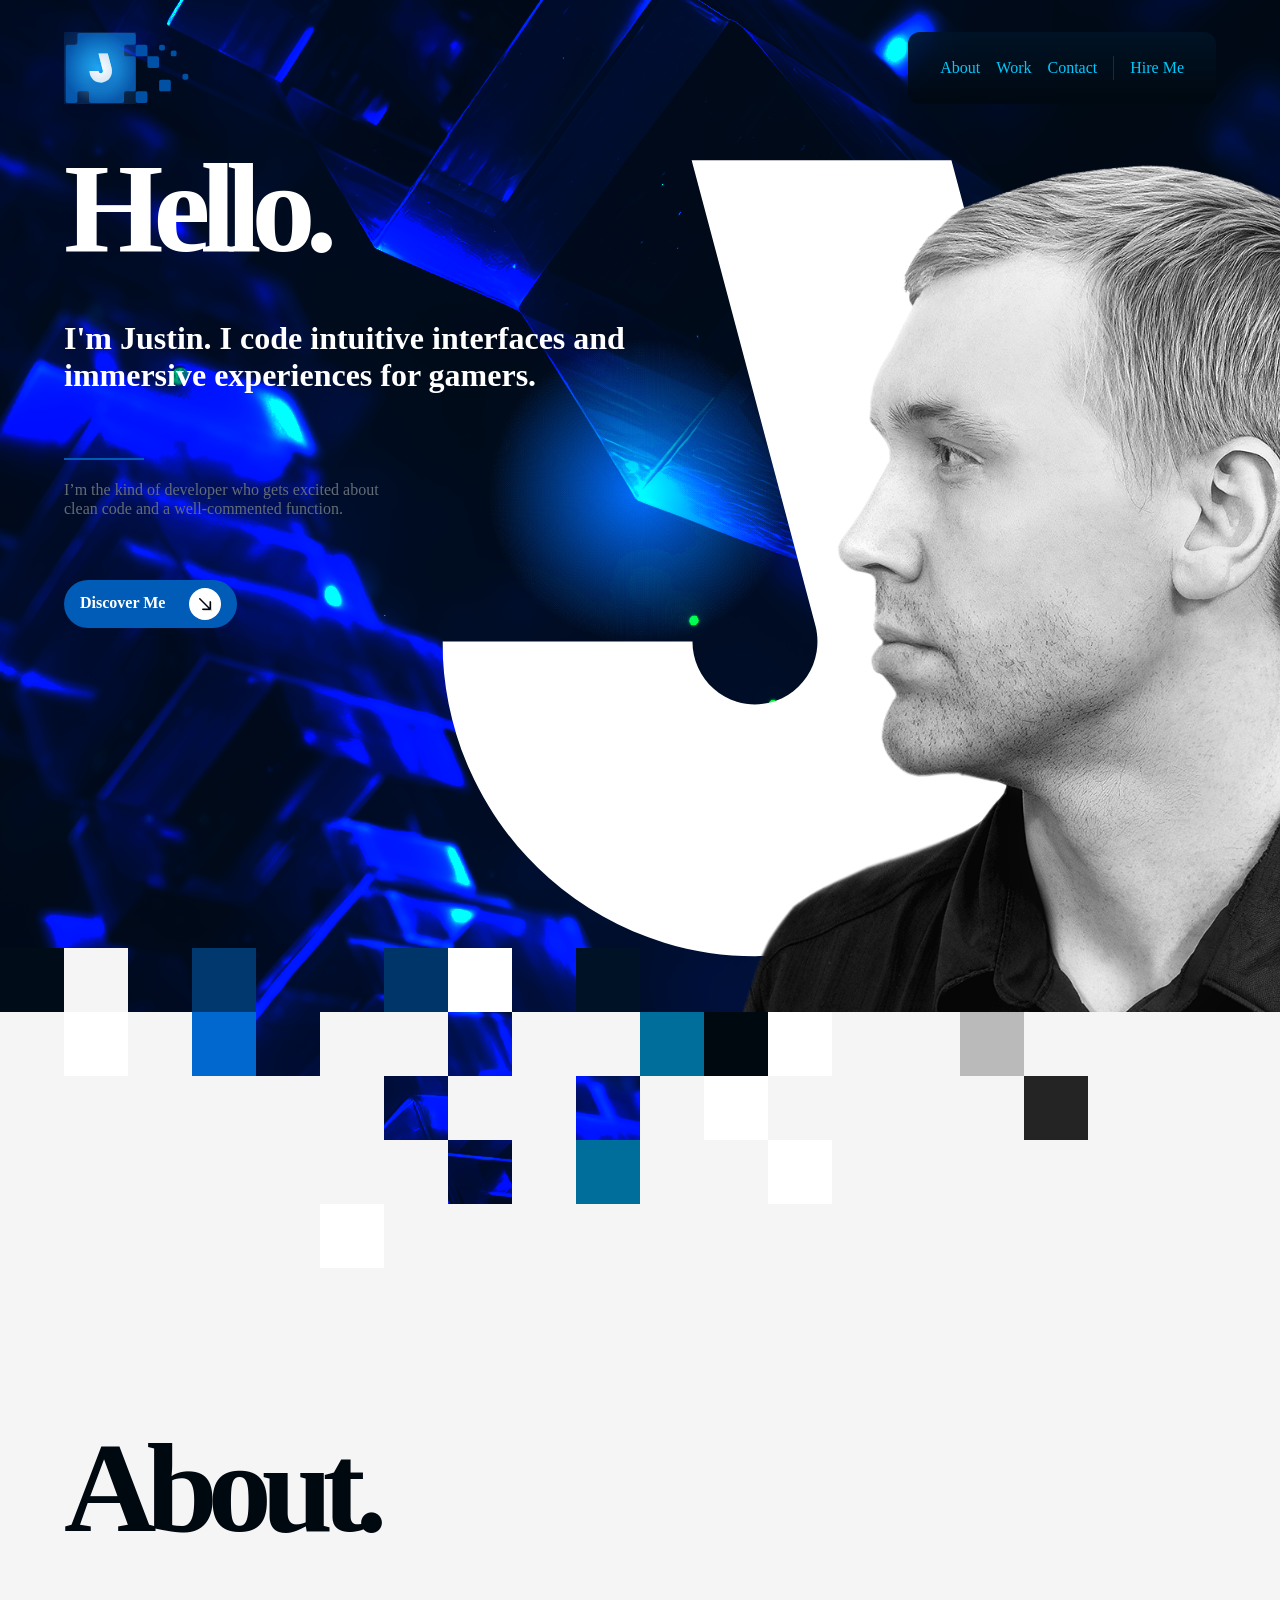
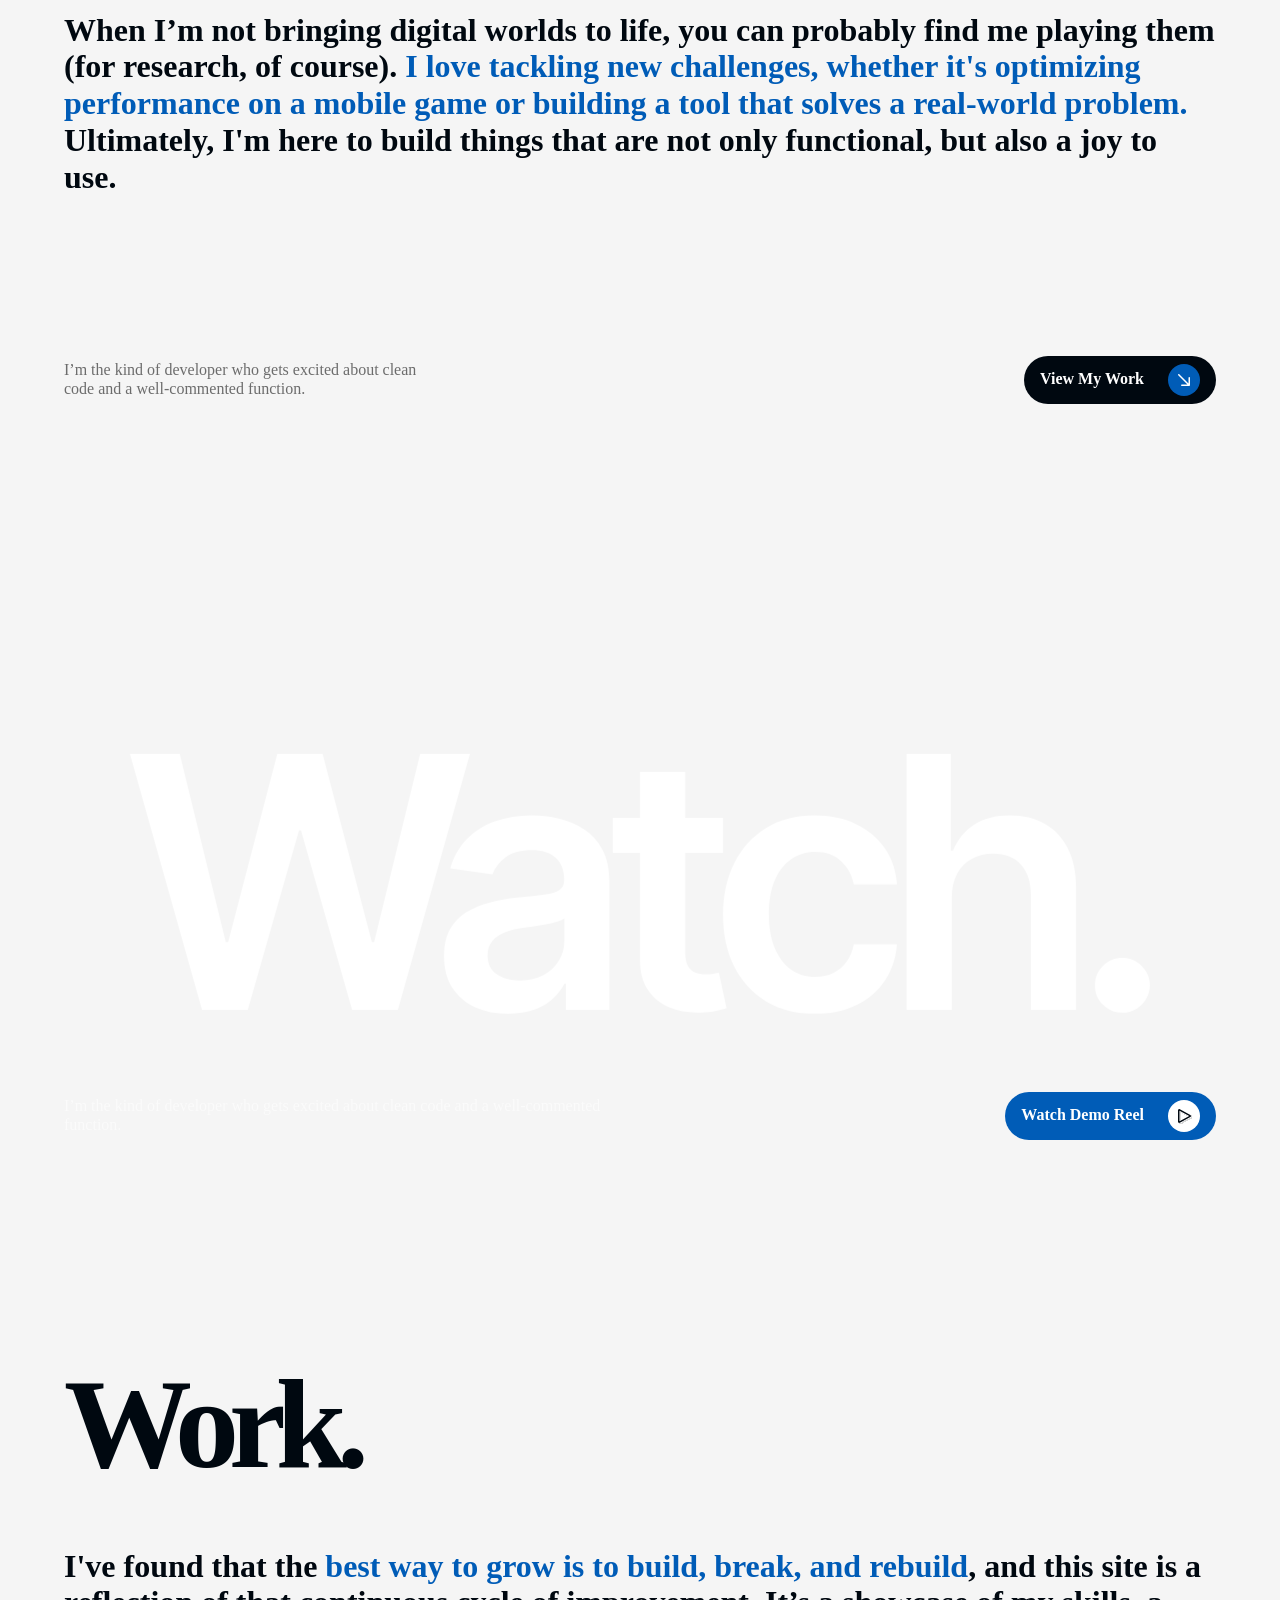
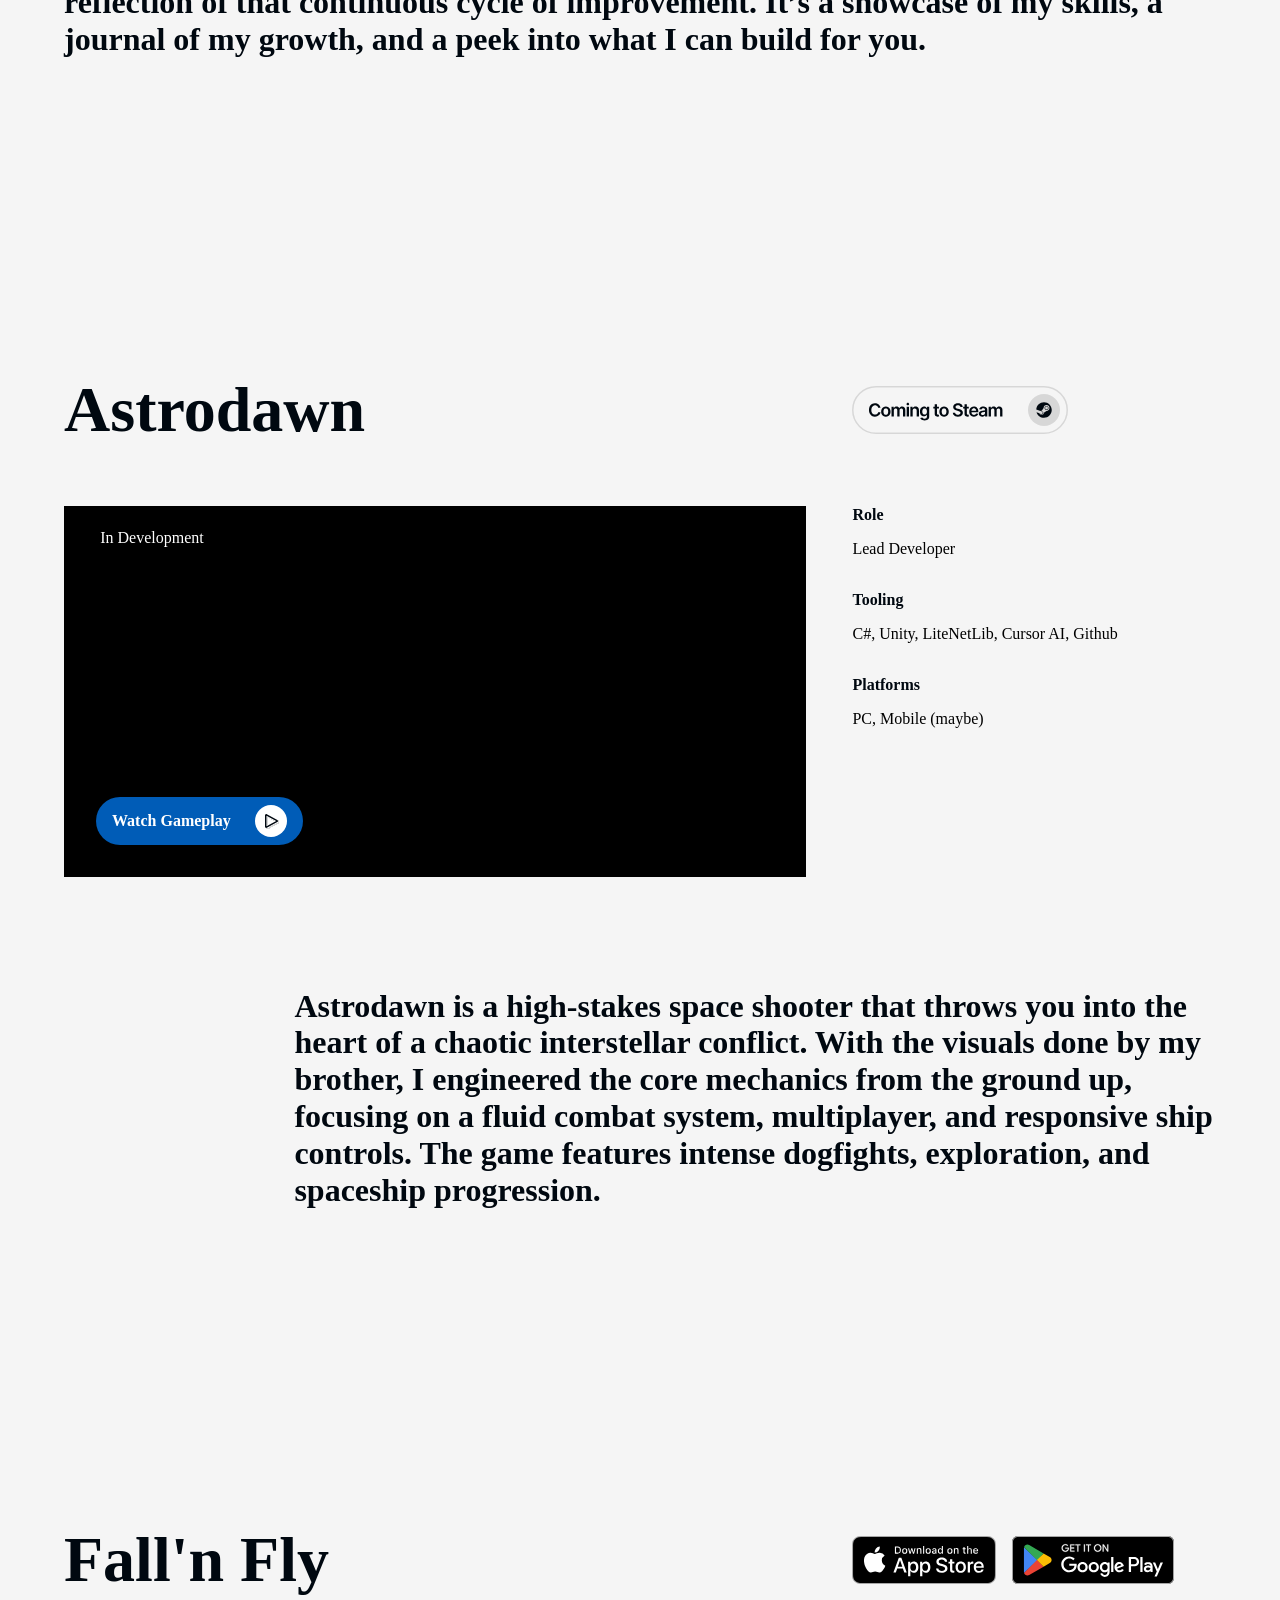
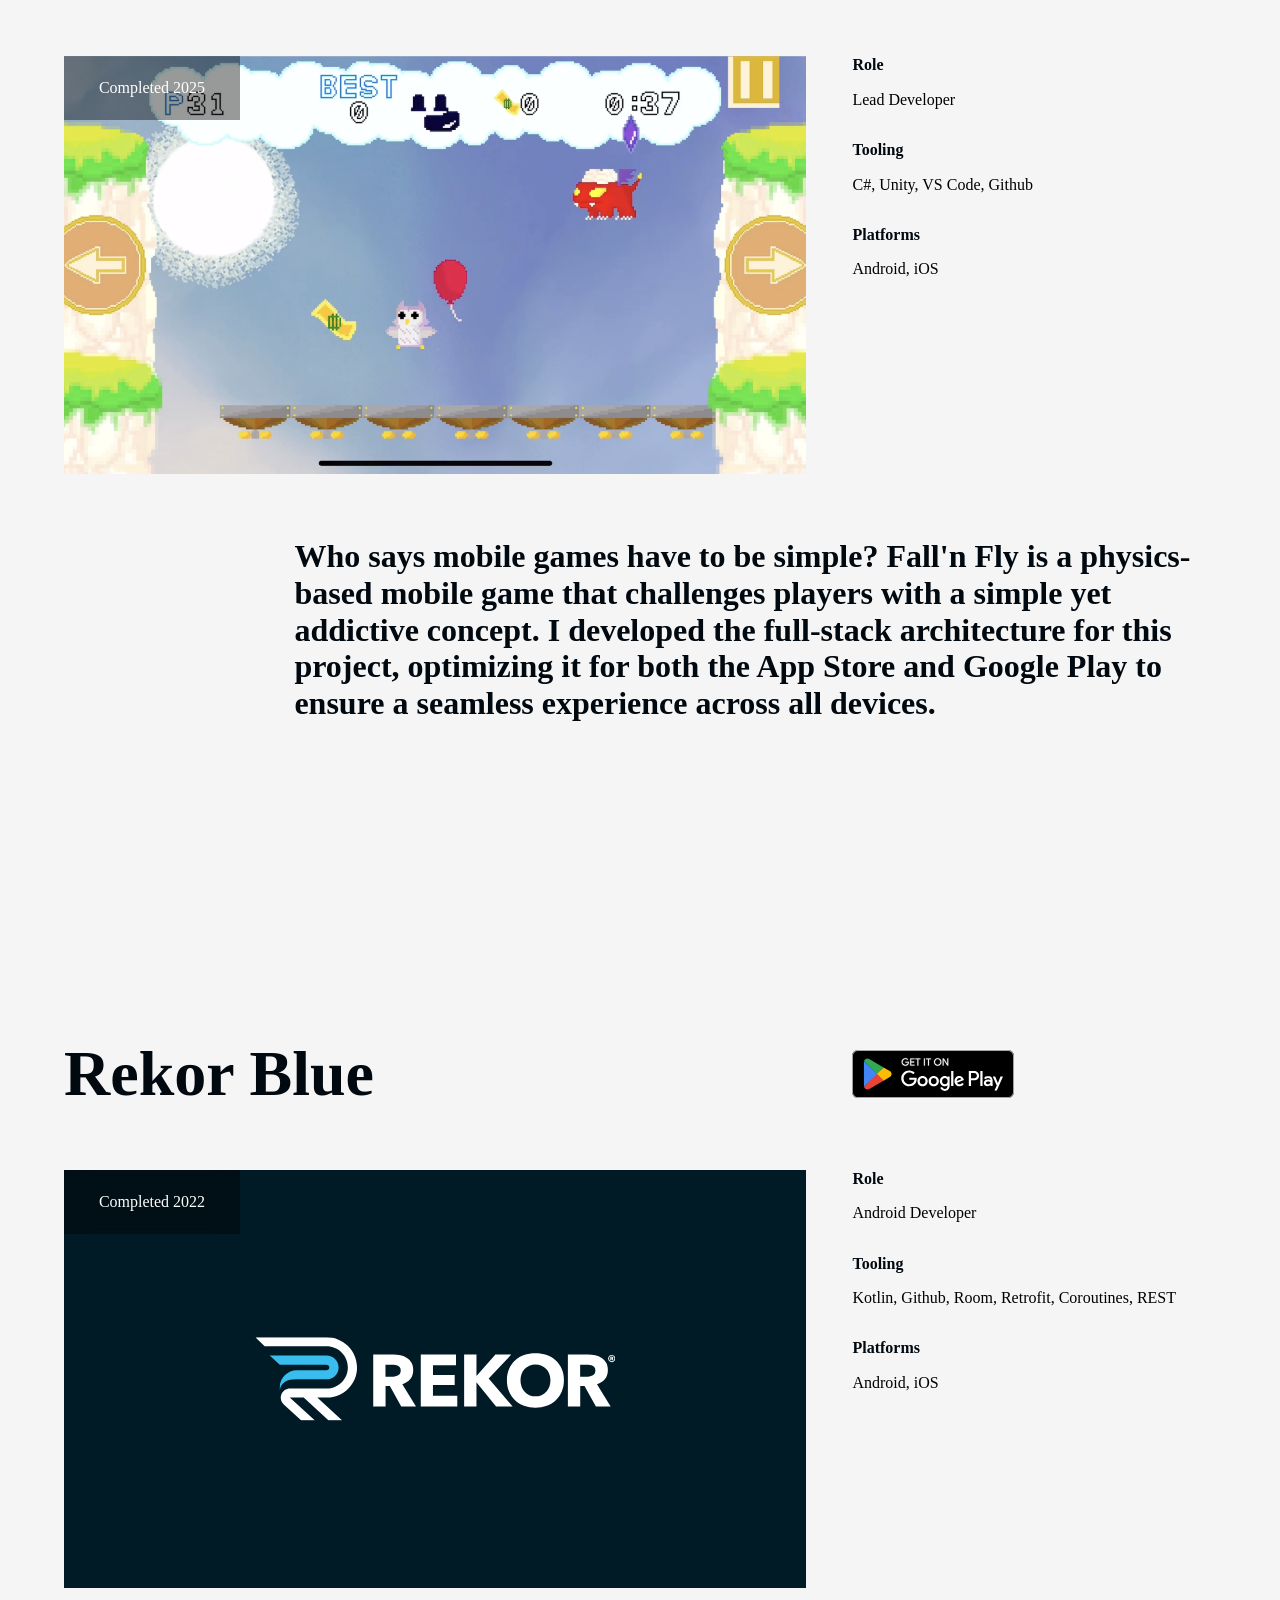
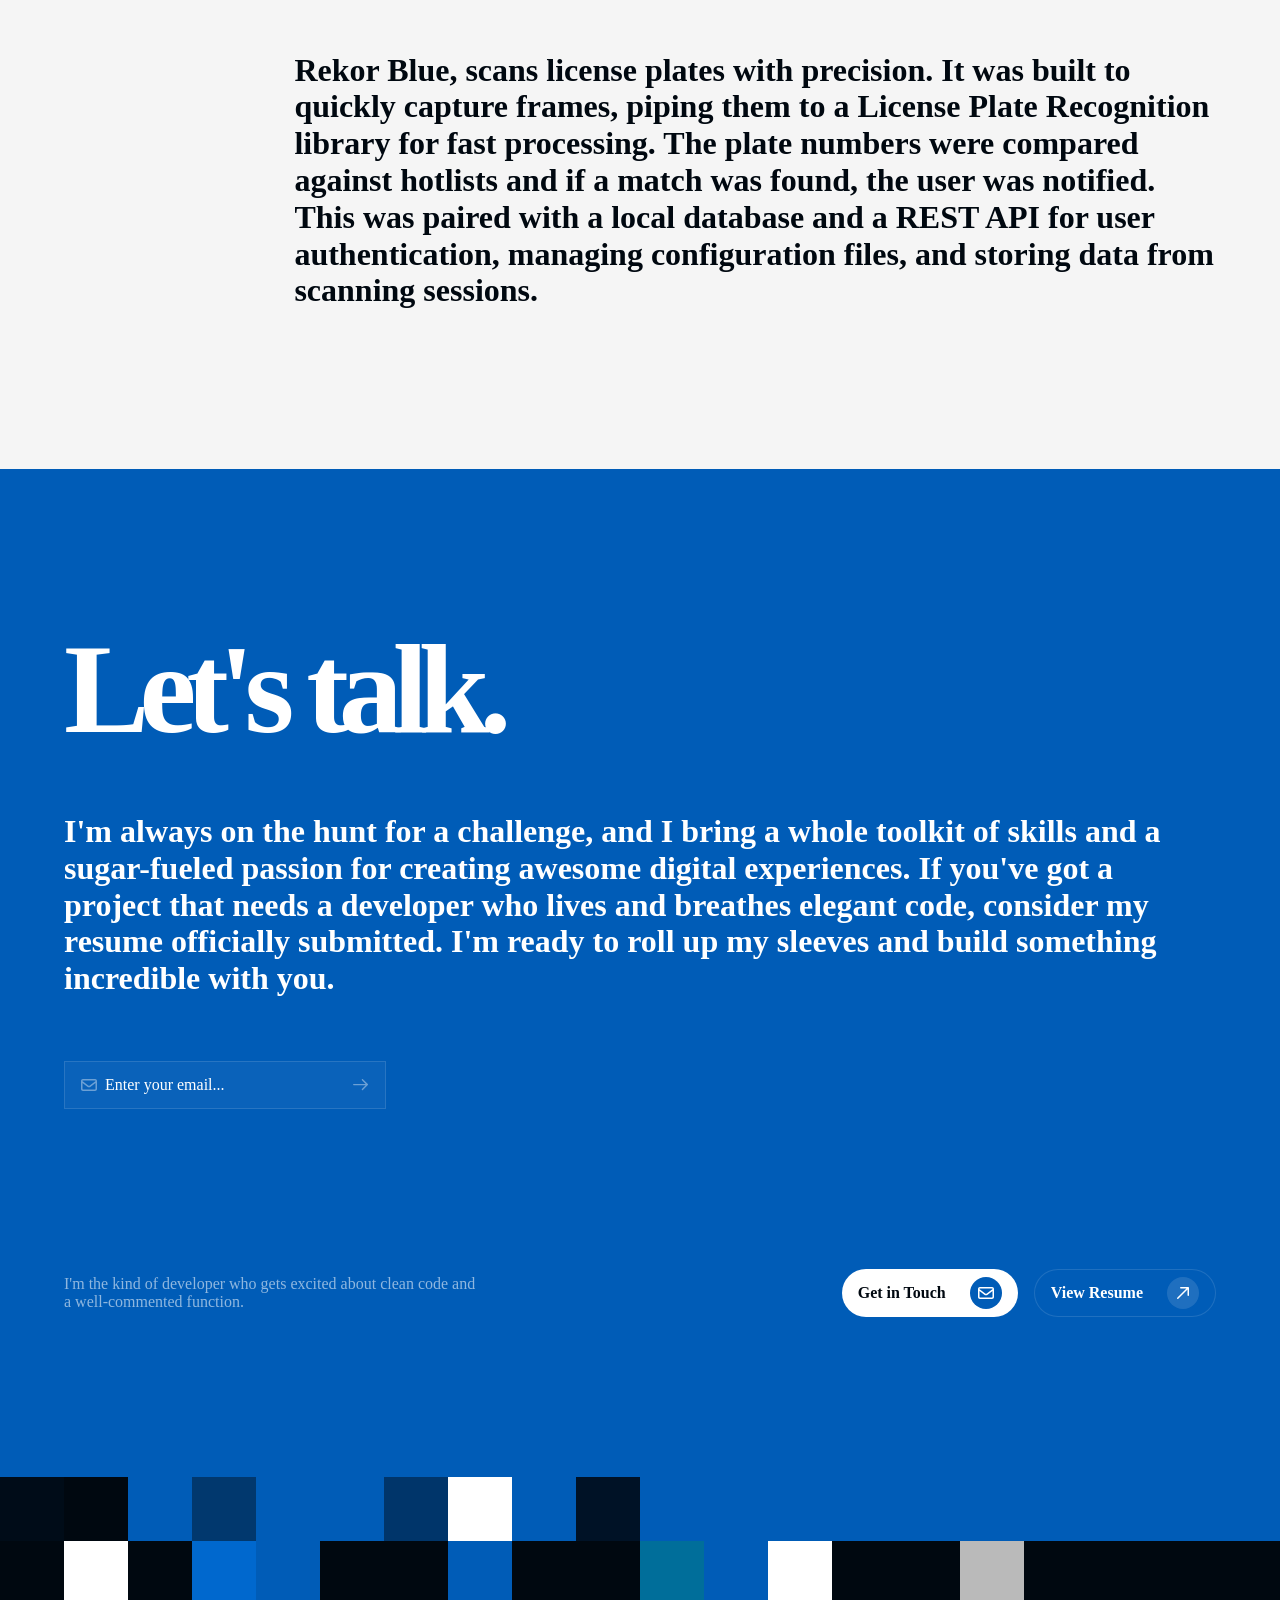
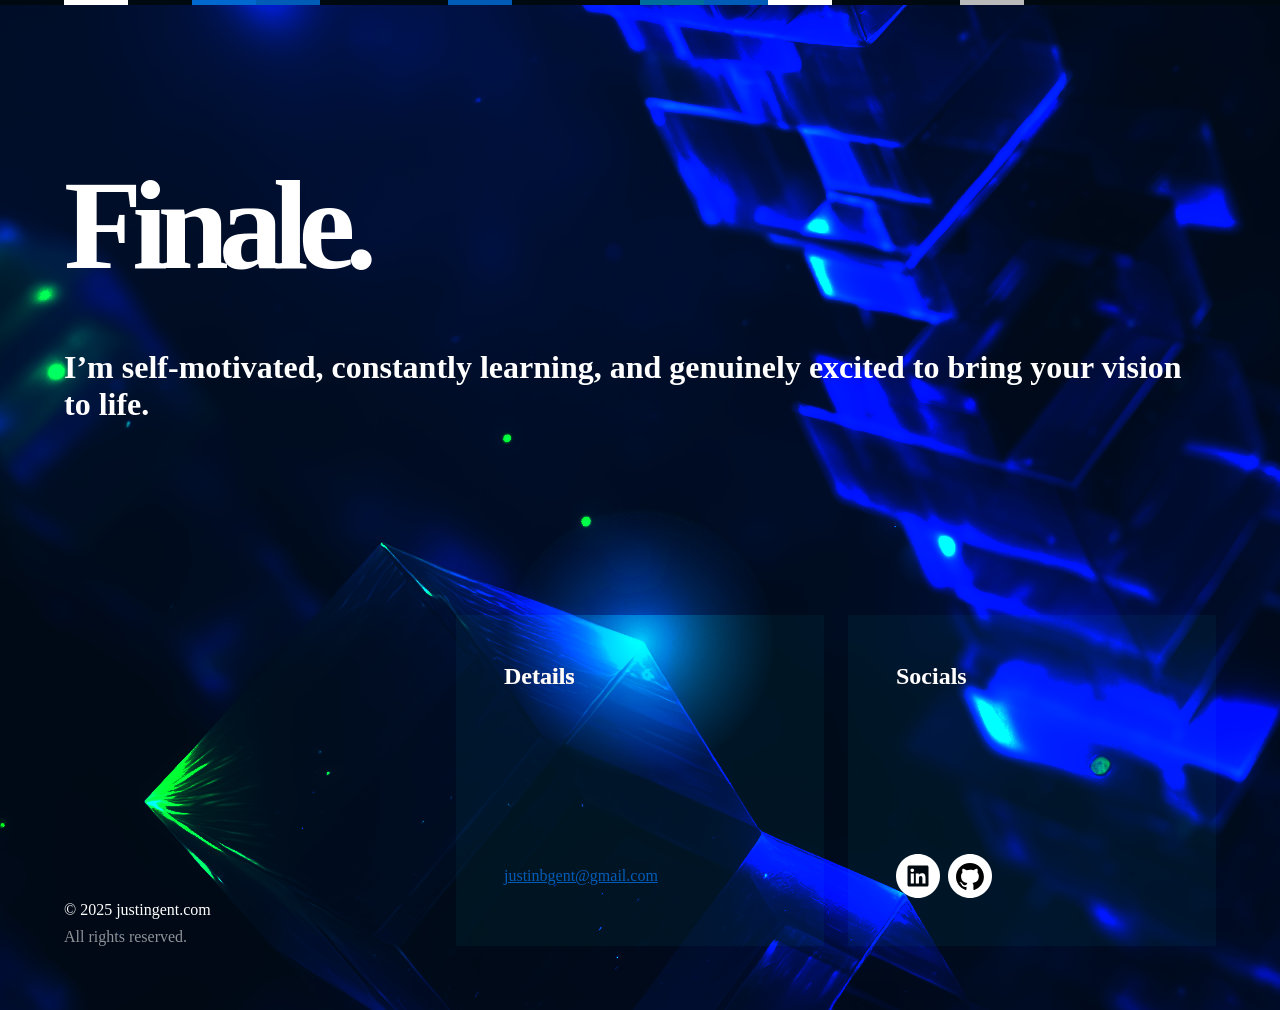
==== index.html @ 0a883cea "Move index.html to root folder to follow best practices with the main html file" ====
<!DOCTYPE html>
<html lang="en">

<head>
    <meta charset="UTF-8">
    <meta name="viewport" content="width=device-width, initial-scale=1.0">

    <title>Justin Gent</title>

    <link rel="stylesheet" href="./assets/fontawesome-free/webfonts/regular.css">
    <link rel="stylesheet" href="./css/normalize.css">
    <link rel="stylesheet" href="./css/pixel-blocks.css">
    <link rel="stylesheet" href="./css/base.css">
    <link rel="stylesheet" href="./css/logo.css">
    <link rel="stylesheet" href="./css/navigation.css">
    <link rel="stylesheet" href="./css/hero.css">
    <link rel="stylesheet" href="./css/about.css">
    <link rel="stylesheet" href="./css/work.css">
    <link rel="stylesheet" href="./css/contact.css">
    <link rel="stylesheet" href="./css/finale.css">

    <script src="./js/navigation.js"></script>
</head>

<body>
    <div id="page-wrapper">
        <div id="navigation">
            <div id="logo">
                <img id="logo-img" src="./assets/logo.svg" alt="Logo">
                <div id="gradient-overlay"></div>
            </div>
            <div id="navigation-items">
                <div id="nav-hideable-items">
                    <a id="about-nav" href="#about-wrapper">About</a>
                    <a id="work-nav" href="#work-wrapper">Work</a>
                    <a id="contact-nav" href="#contact-wrapper">Contact</a>
                </div>
                <div id="nav-visible-items">
                    <div id="divider-nav"></div>
                    <a id="hire-me-nav" href="#finale-wrapper">Hire Me</a>
                    <img id="nav-menu-button" src="./assets/sandwich_padded.svg" alt="Menu Button">
                </div>
            </div>
        </div>

        <div id="hero-wrapper">
            <div id="hero-content">
                <div id="hero-text">
                    <h1>Hello.</h1>
                    <h3>I'm Justin. I code intuitive interfaces and immersive experiences for gamers.</h3>
                    <div id="divider-hero"></div>
                    <p>I’m the kind of developer who gets excited about clean code and a well-commented function.</p>
                    <div class="button">
                        <h4>Discover Me</h4>
                        <img src="./assets/down_right_arrow_white.svg" alt="Down Right Arrow">
                    </div>
                </div>
            </div>
            <img id="hero-bg-img" src="./assets/hero_bg.png" alt="Hero background">
            <div id="hero-bg-gradient-overlay"></div>
            <div id="hero-bg-gradient-overlay-top-left"></div>
            <div id="hero-bg-gradient-overlay-bottom"></div>
            <div id="pixel-blocks-margin-top"></div>
            <div class="pixel-blocks">
                <div class="block-row">
                    <div class="square" id="square-1"></div>
                    <div class="square" id="square-2"></div>
                    <div class="square" id="square-3"></div>
                    <div class="square" id="square-4"></div>
                    <div class="square" id="square-5"></div>
                    <div class="square" id="square-6"></div>
                    <div class="square" id="square-7"></div>
                    <div class="square" id="square-8"></div>
                    <div class="square" id="square-9"></div>
                    <div class="square" id="square-10"></div>
                    <div class="square" id="square-11"></div>
                    <div class="square" id="square-12"></div>
                    <div class="square" id="square-13"></div>
                    <div class="square" id="square-14"></div>
                    <div class="square" id="square-15"></div>
                    <div class="square" id="square-16"></div>
                    <div class="square" id="square-17"></div>
                    <div class="square" id="square-18"></div>
                    <div class="square" id="square-19"></div>
                    <div class="square" id="square-20"></div>
                </div>
                <div class="block-row">
                    <div class="square" id="square-21"></div>
                    <div class="square" id="square-22"></div>
                    <div class="square" id="square-23"></div>
                    <div class="square" id="square-24"></div>
                    <div class="square" id="square-25"></div>
                    <div class="square" id="square-26"></div>
                    <div class="square" id="square-27"></div>
                    <div class="square" id="square-28"></div>
                    <div class="square" id="square-29"></div>
                    <div class="square" id="square-30"></div>
                    <div class="square" id="square-31"></div>
                    <div class="square" id="square-32"></div>
                    <div class="square" id="square-33"></div>
                    <div class="square" id="square-34"></div>
                    <div class="square" id="square-35"></div>
                    <div class="square" id="square-36"></div>
                    <div class="square" id="square-37"></div>
                    <div class="square" id="square-38"></div>
                    <div class="square" id="square-39"></div>
                    <div class="square" id="square-40"></div>
                </div>
                <div class="block-row">
                    <div class="square" id="square-41"></div>
                    <div class="square" id="square-42"></div>
                    <div class="square" id="square-43"></div>
                    <div class="square" id="square-44"></div>
                    <div class="square" id="square-45"></div>
                    <div class="square" id="square-46"></div>
                    <div class="square" id="square-47"></div>
                    <div class="square" id="square-48"></div>
                    <div class="square" id="square-49"></div>
                    <div class="square" id="square-50"></div>
                    <div class="square" id="square-51"></div>
                    <div class="square" id="square-52"></div>
                    <div class="square" id="square-53"></div>
                    <div class="square" id="square-54"></div>
                    <div class="square" id="square-55"></div>
                    <div class="square" id="square-56"></div>
                    <div class="square" id="square-57"></div>
                    <div class="square" id="square-58"></div>
                    <div class="square" id="square-59"></div>
                    <div class="square" id="square-60"></div>
                </div>
                <div class="block-row">
                    <div class="square" id="square-61"></div>
                    <div class="square" id="square-62"></div>
                    <div class="square" id="square-63"></div>
                    <div class="square" id="square-64"></div>
                    <div class="square" id="square-65"></div>
                    <div class="square" id="square-66"></div>
                    <div class="square" id="square-67"></div>
                    <div class="square" id="square-68"></div>
                    <div class="square" id="square-69"></div>
                    <div class="square" id="square-70"></div>
                    <div class="square" id="square-71"></div>
                    <div class="square" id="square-72"></div>
                    <div class="square" id="square-73"></div>
                    <div class="square" id="square-74"></div>
                    <div class="square" id="square-75"></div>
                    <div class="square" id="square-76"></div>
                    <div class="square" id="square-77"></div>
                    <div class="square" id="square-78"></div>
                    <div class="square" id="square-79"></div>
                    <div class="square" id="square-80"></div>
                </div>
                <div class="block-row">
                    <div class="square" id="square-81"></div>
                    <div class="square" id="square-82"></div>
                    <div class="square" id="square-83"></div>
                    <div class="square" id="square-84"></div>
                    <div class="square" id="square-85"></div>
                    <div class="square" id="square-86"></div>
                    <div class="square" id="square-87"></div>
                    <div class="square" id="square-88"></div>
                    <div class="square" id="square-89"></div>
                    <div class="square" id="square-90"></div>
                    <div class="square" id="square-91"></div>
                    <div class="square" id="square-92"></div>
                    <div class="square" id="square-93"></div>
                    <div class="square" id="square-94"></div>
                    <div class="square" id="square-95"></div>
                    <div class="square" id="square-96"></div>
                    <div class="square" id="square-97"></div>
                    <div class="square" id="square-98"></div>
                    <div class="square" id="square-99"></div>
                    <div class="square" id="square-100"></div>
                </div>
            </div>
            <div id="midground-img-container">
                <img id="union-img" src="./assets/Union.svg" alt="Union">
                <img id="portrait-img" src="./assets/portrait.png" alt="Portrait">
            </div>
        </div>

        <div id="about-wrapper">
            <div id="about-content">
                <h1>About.</h1>
                <h3>When I’m not bringing digital worlds to life, you can probably find me playing them (for research,
                    of course). <span class="highlight-blue">I love tackling new challenges, whether it's optimizing
                        performance on a mobile game or
                        building a tool that solves a real-world problem.</span> Ultimately, I'm here to build things
                    that are not
                    only functional, but also a joy to use.</h3>
                <div id="about-content-button-wrapper" class="button-layout">
                    <p>I’m the kind of developer who gets excited about clean code and a well-commented function.</p>
                    <div class="button">
                        <h4>View My Work</h4>
                        <img src="./assets/down_right_arrow_blue.svg" alt="Down Right Arrow">
                    </div>
                </div>
            </div>
            <div id="about-video-wrapper">
                <video id="about-video" src="./assets/SI-website-video-02.mp4" loop muted></video>
                <img id="watch-img" src="./assets/Watch.svg" alt="Watch.">
                <div id="about-video-button-wrapper" class="button-layout">
                    <p>I’m the kind of developer who gets excited about clean code and a well-commented function.
                    </p>
                    <div class="button">
                        <h4>Watch Demo Reel</h4>
                        <img src="./assets/play_graphic.svg" alt="Play Button">
                    </div>
                </div>
            </div>
        </div>

        <div id="work-wrapper">
            <div id="work-content">
                <div id="work-content-header">
                    <h1>Work.</h1>
                    <h3>I've found that the <span class="highlight-blue">best way to grow is to build, break, and
                            rebuild</span>, and this site is a reflection of that continuous cycle of improvement. It’s
                        a showcase of my skills, a journal of my growth, and a peek into what I can build for you.</h3>
                </div>
                <div class="work-section">
                    <h2>Astrodawn</h2>
                    <img id="steam-button" src="./assets/steam_button.svg" alt="Steam Button">
                    <div class="section-focus">
                        <div class="section-start">
                            <div id="work-video-wrapper">
                                <video id="work-si-video" src="./assets/SI-website-video-02.mp4" loop muted></video>
                                <p>In Development</p>
                                <div class="button">
                                    <h4>Watch Gameplay</h4>
                                    <img src="./assets/play_graphic.svg" alt="Play Button">
                                </div>
                            </div>
                        </div>
                        <div class="section-end">
                            <div class="role">
                                <h6>Role</h6>
                                <p>Lead Developer</p>
                            </div>
                            <div class="tooling">
                                <h6>Tooling</h6>
                                <p>C#, Unity, LiteNetLib, Cursor AI, Github</p>
                            </div>
                            <div class="platforms">
                                <h6>Platforms</h6>
                                <p>PC, Mobile (maybe)</p>
                            </div>
                        </div>
                    </div>
                    <div class="work-description">
                        <h3>Astrodawn is a high-stakes space shooter that throws you into the heart of a chaotic
                            interstellar conflict. With the visuals done by my brother, I engineered the core mechanics
                            from the ground up, focusing on a fluid combat system, multiplayer, and responsive ship
                            controls. The game features intense dogfights, exploration, and spaceship progression.</h3>
                    </div>
                </div>
                <div class="work-section">
                    <h2>Fall'n Fly</h2>
                    <div class="mobile-store-buttons">
                        <img src="./assets/ios_app_store.svg" alt="App Store"
                            href="https://apps.apple.com/us/app/falln-fly/id6740153691">
                        <img src="./assets/play_store.svg" alt="Google Play"
                            href="https://play.google.com/store/apps/details?id=fallnfly.megalith">
                    </div>
                    <div class="section-focus">
                        <div class="section-start">
                            <div id="fallnfly-display" class="work-img-container">
                                <img id="fallnfly-img" src="./assets/fallnfly.png" alt="Fall'n Fly">
                                <p>Completed 2025</p>
                                <!-- <div class="button">
                                    <h4>Watch Gameplay</h4>
                                    <img src="./assets/play_graphic.svg" alt="Play Button">
                                </div> -->
                            </div>
                        </div>
                        <div class="section-end">
                            <div class="role">
                                <h6>Role</h6>
                                <p>Lead Developer</p>
                            </div>
                            <div class="tooling">
                                <h6>Tooling</h6>
                                <p>C#, Unity, VS Code, Github</p>
                            </div>
                            <div class="platforms">
                                <h6>Platforms</h6>
                                <p>Android, iOS</p>
                            </div>
                        </div>
                    </div>
                    <div class="work-description">
                        <h3>Who says mobile games have to be simple? Fall'n Fly is a physics-based mobile game that
                            challenges players with a simple yet addictive concept. I developed the full-stack
                            architecture for this project, optimizing it for both the App Store and Google Play to
                            ensure a seamless experience across all devices.</h3>
                    </div>
                </div>
                <div class="work-section">
                    <h2>Rekor Blue</h2>
                    <div class="mobile-store-buttons">
                        <img src="./assets/play_store.svg" alt="Google Play"
                            href="https://play.google.com/store/apps/details?id=ai.rekor.rekorblue">
                    </div>
                    <div class="section-focus">
                        <div class="section-start">
                            <div id="rekor-display" class="work-img-container">
                                <img src="./assets/rekor.svg" alt="Rekor Blue">
                                <p>Completed 2022</p>
                            </div>
                        </div>
                        <div class="section-end">
                            <div class="role">
                                <h6>Role</h6>
                                <p>Android Developer</p>
                            </div>
                            <div class="tooling">
                                <h6>Tooling</h6>
                                <p>Kotlin, Github, Room, Retrofit, Coroutines, REST</p>
                            </div>
                            <div class="platforms">
                                <h6>Platforms</h6>
                                <p>Android, iOS</p>
                            </div>
                        </div>
                    </div>
                    <div class="work-description">
                        <h3>Rekor Blue, scans license plates with precision. It was built to quickly capture frames,
                            piping them to a License Plate Recognition library for fast processing. The plate numbers
                            were compared against hotlists and if a match was found, the user was notified. This was
                            paired with a local database and a REST API for user authentication, managing configuration
                            files, and storing data from scanning sessions.
                        </h3>
                        <!-- <h3>I contributed to the development of Rekor Blue, an Android application designed for license
                            plate recognition. My work focused on integrating and optimizing CameraX to capture and
                            process frames, interfacing with a License Plate Recognition library via the JNI framework
                            for efficient real-time processing. I designed and implemented a Room database to manage
                            license plate reads, hot lists, and related data, ensuring robust data storage and
                            retrieval. Additionally, I developed REST API integrations to handle user authentication,
                            upload plate reads, download hot lists, and manage configuration files (including
                            downloading and extracting zip files). I also contributed to building application settings
                            and other core functionalities, enhancing the app's performance and user experience.</h3> -->
                    </div>
                </div>
            </div>
        </div>

        <div id="contact-wrapper">
            <div id="contact-content">
                <h1>Let's talk.</h1>
                <h3><strong>I'm always on the hunt for a challenge,</strong> and I bring a whole toolkit of skills and a
                    sugar-fueled passion for creating awesome digital experiences. If you've got a project that needs a
                    developer who lives and breathes elegant code, consider my resume officially submitted. I'm ready to
                    roll up my sleeves and build something incredible with you.</h3>
                <div class="input-wrapper">
                    <img id="mail-icon" src="./assets/mail_no_bg.svg" alt="Mail Button">
                    <p id="email-input" contenteditable="true">Enter your email...</p>
                    <img id="right-arrow-icon" src="./assets/right_arrow.svg" alt="Right Arrow Button">
                </div>
                <div id="contact-bottom">
                    <p>I'm the kind of developer who gets excited about clean code and a well-commented function.</p>
                    <div id="contact-buttons">
                        <div id="get-in-touch-button" class="button">
                            <h4>Get in Touch</h4>
                            <img src="./assets/mail_blue_bg.svg" alt="Mail Button">
                        </div>
                        <div id="resume-button" class="button">
                            <h4>View Resume</h4>
                            <img src="./assets/up_right_arrow.svg" alt="Up Right Arrow Button">
                        </div>
                    </div>
                </div>
            </div>
            <div class="pixel-blocks">
                <div class="block-row">
                    <div class="square" id="square-101"></div>
                    <div class="square" id="square-102"></div>
                    <div class="square" id="square-103"></div>
                    <div class="square" id="square-104"></div>
                    <div class="square" id="square-105"></div>
                    <div class="square" id="square-106"></div>
                    <div class="square" id="square-107"></div>
                    <div class="square" id="square-108"></div>
                    <div class="square" id="square-109"></div>
                    <div class="square" id="square-110"></div>
                    <div class="square" id="square-111"></div>
                    <div class="square" id="square-112"></div>
                    <div class="square" id="square-113"></div>
                    <div class="square" id="square-114"></div>
                    <div class="square" id="square-115"></div>
                    <div class="square" id="square-116"></div>
                    <div class="square" id="square-117"></div>
                    <div class="square" id="square-118"></div>
                    <div class="square" id="square-119"></div>
                    <div class="square" id="square-120"></div>
                </div>
                <div class="block-row">
                    <div class="square" id="square-121"></div>
                    <div class="square" id="square-122"></div>
                    <div class="square" id="square-123"></div>
                    <div class="square" id="square-124"></div>
                    <div class="square" id="square-125"></div>
                    <div class="square" id="square-126"></div>
                    <div class="square" id="square-127"></div>
                    <div class="square" id="square-128"></div>
                    <div class="square" id="square-129"></div>
                    <div class="square" id="square-130"></div>
                    <div class="square" id="square-131"></div>
                    <div class="square" id="square-132"></div>
                    <div class="square" id="square-133"></div>
                    <div class="square" id="square-134"></div>
                    <div class="square" id="square-135"></div>
                    <div class="square" id="square-136"></div>
                    <div class="square" id="square-137"></div>
                    <div class="square" id="square-138"></div>
                    <div class="square" id="square-139"></div>
                    <div class="square" id="square-140"></div>
                </div>
            </div>
        </div>

        <div id="finale-wrapper">
            <img id="finale-bg-img" src="./assets/finale_bg.png" alt="Finale Image">
            <div id="finale-bg-gradient-overlay"></div>
            <div id="finale-content">
                <h1>Finale.</h1>
                <h3>I’m self-motivated, constantly learning, and genuinely excited to bring your vision to life.</h3>
                <div id="finale-bottom">
                    <div id="finale-box-1">
                        <div id="legal-info">
                            <p id="legal-info-copyright">© 2025 justingent.com</p>
                            <p id="legal-info-rights">All rights reserved.</p>
                        </div>
                    </div>
                    <div id="finale-box-2">
                        <div class="finale-box-background"></div>
                        <h5>Details</h5>
                        <a href="mailto:justinbgent@gmail.com">justinbgent@gmail.com</a>
                    </div>
                    <div id="finale-box-3">
                        <div class="finale-box-background"></div>
                        <h5>Socials</h5>
                        <div id="socials">
                            <img src="./assets/linkedin.svg" alt="LinkedIn">
                            <div id="github">
                                <img id="github-bg" src="./assets/bg.svg" alt="GitHub Background">
                                <img id="github-icon" src="./assets/github.svg" alt="GitHub">
                            </div>
                        </div>
                    </div>
                </div>
            </div>
        </div>

    </div>

</body>

</html>
---- assets/fontawesome-free/webfonts/regular.css ----
/*!
 * Font Awesome Free 7.1.0 by @fontawesome - https://fontawesome.com
 * License - https://fontawesome.com/license/free (Icons: CC BY 4.0, Fonts: SIL OFL 1.1, Code: MIT License)
 * Copyright 2025 Fonticons, Inc.
 */
:root,
:host {
  --fa-family-classic: "Font Awesome 7 Free";
  --fa-font-regular: normal 400 1em/1 var(--fa-family-classic);
  /* deprecated: this older custom property will be removed next major release */
  --fa-style-family-classic: var(--fa-family-classic);
}

@font-face {
  font-family: "Font Awesome 7 Free";
  font-style: normal;
  font-weight: 400;
  font-display: block;
  src: url("../webfonts/fa-regular-400.woff2");
}

.far {
  --fa-family: var(--fa-family-classic);
  --fa-style: 400;
}

.fa-classic {
  --fa-family: var(--fa-family-classic);
}

.fa-regular {
  --fa-style: 400;
}
---- css/pixel-blocks.css ----
.pixel-blocks {
    position: relative;
    display: flex;
    flex-direction: column;
    width: 100%;
    height: auto;
    aspect-ratio: 4 / 1;
    z-index: 400;
}

.block-row {
    position: relative;
    display: flex;
    flex-direction: row;
    width: 100%;
    height: 20%;
}

.square {
    position: relative;
    width: 5%;
    height: auto;
    aspect-ratio: 1 / 1;
}

/* #region hero blocks */
#square-2,
#square-21,
#square-23,
#square-26,
#square-27,
#square-29,
#square-30,
#square-34,
#square-35,
#square-37,
#square-38,
#square-39,
#square-40,
#square-41,
#square-42,
#square-43,
#square-44,
#square-45,
#square-46,
#square-48,
#square-49,
#square-51,
#square-53,
#square-54,
#square-55,
#square-56,
#square-58,
#square-59,
#square-60,
#square-61,
#square-62,
#square-63,
#square-64,
#square-65,
#square-66,
#square-67,
#square-69,
#square-71,
#square-72,
#square-74,
#square-75,
#square-76,
#square-77,
#square-78,
#square-79,
#square-80,
#square-81,
#square-82,
#square-83,
#square-84,
#square-85,
#square-87,
#square-88,
#square-89,
#square-90,
#square-91,
#square-92,
#square-93,
#square-94,
#square-95,
#square-96,
#square-97,
#square-98,
#square-99,
#square-100 {
    background-color: rgba(245, 245, 245, 1);
}

#square-8,
#square-22,
#square-33,
#square-52,
#square-73,
#square-86 {
    background-color: rgba(255, 255, 255, 1);
}

#square-31,
#square-70 {
    background-color: rgba(0, 110, 154, 1);
}

#square-1 {
    background-color: rgba(0, 12, 24, 1);
}

#square-32 {
    background-color: rgba(0, 8, 16, 1);
}

#square-24 {
    background-color: rgba(0, 104, 206, 1);
}

#square-36 {
    background-color: rgba(186, 186, 186, 1);
}

#square-57 {
    background-color: rgba(36, 36, 36, 1);
}

#square-4 {
    background-color: rgba(1, 56, 110, 1);
}

#square-7 {
    background-color: rgba(0, 53, 106, 1);
}

#square-10 {
    background-color: rgba(0, 18, 38, 1);
}

/* #endregion hero blocks */

/* #region contact blocks */
#square-102,
#square-121,
#square-123,
#square-126,
#square-127,
#square-129,
#square-130,
#square-134,
#square-135,
#square-137,
#square-138,
#square-139,
#square-140 {
    background-color: rgba(0, 8, 16, 1);
}

#square-110 {
    background-color: rgba(0, 18, 38, 1);
}

#square-108,
#square-122,
#square-133 {
    background-color: rgba(255, 255, 255, 1);
}

#square-101 {
    background-color: rgba(0, 12, 24, 1);
}

#square-104 {
    background-color: rgba(1, 56, 110, 1);
}

#square-107 {
    background-color: rgba(0, 53, 106, 1);
}

#square-124 {
    background-color: rgba(0, 104, 206, 1);
}

#square-131 {
    background-color: rgba(0, 110, 154, 1);
}

#square-136 {
    background-color: rgba(186, 186, 186, 1);
}

/* #endregion contact blocks */
---- css/base.css ----
/* @font-face {
    font-family: 'FontAwesome';
    src: url('../assets/fontawesome-free/webfonts/fa-regular-400.woff2') format('woff2');
    font-display: swap;
    font-style: normal;
} */

*,
*::before,
*::after {
    box-sizing: border-box;
}

body {
    margin: 0;
    padding: 0;
    overflow-x: hidden;
    background-color: rgba(0, 8, 16, 1);
}

#page-wrapper {
    position: relative;
    width: 100%;
    max-width: 1640px;
    height: 100%;
    display: flex;
    flex-direction: column;
    align-items: center;
    margin-left: auto;
    margin-right: auto;
    background-color: rgba(0, 8, 16, 1);
    z-index: 100;
}

h1 {
    width: fit-content;
    height: fit-content;

    font-weight: 600;
    font-size: 8rem;
    line-height: 7.5rem;
    letter-spacing: -0.625rem;
    font-style: normal;
    text-transform: none;

    hanging-punctuation: first last;
    -webkit-hanging-punctuation: first last;
    -moz-hanging-punctuation: first last;
    -ms-hanging-punctuation: first last;
    -o-hanging-punctuation: first last;
}

h1,
h3,
h4 {
    font-family: 'Font Awesome 7 Free';
    color: rgba(255, 255, 255, 1);
    margin: 0;
}

h3 {
    font-size: 2rem;
}

h2 {
    font-size: 4rem;
    font-family: 'Font Awesome 7 Free';
    color: rgba(0, 8, 16, 1);
    line-height: 1;
    letter-spacing: 0;
    margin: 0;
    padding: 0;
}

h4 {
    font-size: 1rem;
}

h5 {
    font-family: 'Font Awesome 7 Free';
    color: rgba(255, 255, 255, 1);
    font-size: 1.5rem;
    margin: 0;
}

h6 {
    font-family: 'Font Awesome 7 Free';
    color: rgba(0, 8, 16, 1);
    font-size: 1rem;
    margin: 0 0 1rem 0;
}

p {
    font-family: 'Font Awesome 7 Free';
    font-size: 1rem;
    margin: 0;
}

.highlight-blue {
    color: rgba(0, 92, 183, 1);
}


/* #region button */
.button {
    position: relative;
    width: fit-content;
    height: 3rem;
    display: flex;
    gap: 1.5rem;
    justify-content: space-between;
    align-items: center;
    padding: 0 1rem;
    background: #005CB7;
    border-radius: 48px;
    cursor: pointer;
    z-index: 400;
}

.button h4 {
    position: relative;
    width: fit-content;
    height: fit-content;
    pointer-events: none;
    user-select: none;
}

.button img {
    position: relative;
    width: auto;
    height: 2rem;
}

.button:focus {
    outline: 2px solid #005CB7;
    outline-offset: 2px;
}

.button-layout {
    position: relative;
    display: flex;
    flex-direction: row;
    width: calc(100% - 8rem);
    height: fit-content;
    margin: 0;
    align-items: center center;
    justify-content: space-between;
}

.button-layout p {
    width: 50%;
    height: fit-content;
}

.button-layout .button {
    position: relative;
    margin: 0;
}

/* #endregion button */

/* Tablet */
@media (max-width: 991px) {}

/* Mobile (May actually want this a bit smaller in width) */
@media (max-width: 890px) {

    h1 {
        font-size: 4.5rem;
        letter-spacing: -0.25rem;
    }

    h2 {
        font-size: 3rem;
    }

    h3 {
        font-size: 1.5rem;
    }

    p {
        font-size: 1rem;
    }
}
---- css/logo.css ----
#logo {
    position: relative;
    display: flex;
    width: auto;
    height: 100%;
    aspect-ratio: 7/4;
    z-index: 1;
}

#logo-img {
    position: absolute;
    top: 0;
    left: 0;
    width: auto;
    height: 100%;
    z-index: 2;
    background-color: transparent;
    object-fit: contain;
}

#gradient-overlay {
    position: absolute;
    top: 0;
    left: 0;
    width: auto;
    height: 100%;
    aspect-ratio: 1;
    background: radial-gradient(50% 50% at 50% 50%, #717171 0%, rgba(0, 0, 0, 0) 100%);
    backdrop-filter: blur(2rem);
    mix-blend-mode: color-dodge;
    z-index: 300;
    pointer-events: none;
}
---- css/navigation.css ----
#navigation {
    position: fixed;
    width: 100%;
    height: 4.5rem;
    /* width: calc(100% - 8rem); */
    max-width: 1640px;
    display: flex;
    flex-direction: row;
    margin-top: 2rem;
    padding-left: 4rem;
    padding-right: 4rem;
    justify-content: space-between;
    align-items: start;
    z-index: 600;
}

#navigation-items {
    display: flex;
    flex-direction: row;
    height: 100%;
    padding: 0 2rem;
    gap: 1rem;
    align-items: center;
    justify-content: center;
    /* isolation: isolate; */
    background: linear-gradient(180deg, rgba(0, 20, 39, 0.88) 0%, rgba(0, 8, 16, 0.88) 100%);
    box-shadow: 0px 32px 48px -40px rgba(0, 0, 0, 0.12);
    backdrop-filter: blur(24px);
    border-radius: 12px;
    overflow: hidden;
}

#navigation-items a {
    position: relative;
    display: inline-block;
    text-decoration: none;
    color: rgba(0, 201, 254, 1);
}

#navigation-items a.active {
    color: rgba(255, 255, 255, 1);
}

#navigation-items a:hover:before {
    content: "";
    position: absolute;
    margin-top: 1.75rem;
    width: 100%;
    border-bottom: 2px solid rgba(243, 243, 243, 1);
    mix-blend-mode: color-dodge;
    box-shadow: 0px 0px 16px 4px rgba(194, 194, 194, 1);
}

#navigation-items a.active:before {
    content: "";
    position: absolute;
    margin-top: 1.75rem;
    width: 100%;
    border-bottom: 2px solid rgba(243, 243, 243, 1);
    mix-blend-mode: color-dodge;
    box-shadow: 0px 0px 16px 4px rgba(194, 194, 194, 1);
}

#nav-hideable-items,
#nav-visible-items {
    display: flex;
    flex-direction: row;
    gap: 1rem;
    height: 100%;
    width: fit-content;
    align-items: center;
}

/* Underline for selected item, may not need box-shadow? */

#divider-nav {
    width: 1px;
    height: 1.5rem;
    background-color: rgba(255, 255, 255, 0.12);
    flex-shrink: 0;
}

#nav-menu-button {
    display: none;
}

/* Tablet */
@media (max-width: 991px) {
    #navigation {
        height: 4rem;
        padding: 0 3rem;
        margin-top: 1.5rem;
    }
}

/* Mobile (May actually want this a bit smaller in width) */
@media (max-width: 890px) {
    #navigation {
        padding: 0 1.5rem;
    }

    #navigation-items {
        padding-left: 1.5rem;
        padding-right: 1rem;
        flex-direction: column;
    }

    #nav-visible-items {
        order: 0;
    }

    #nav-hideable-items {
        display: none;
        order: 1;
    }

    #navigation-items.menu-active {
        height: fit-content;
        padding-top: 1rem;
        padding-bottom: 0.5rem;
    }

    /* Show nav-hideable-items when menu button is active */
    #navigation-items.menu-active #nav-hideable-items {
        display: flex;
        flex-direction: column;
        width: 100%;
        height: fit-content;
        margin-bottom: 1rem;
        align-items: start;
    }

    #navigation-items a.active:before {
        margin-top: 1.25rem;
    }

    #hire-me-nav {
        order: 0;
    }

    #divider-nav {
        order: 1;
    }

    #nav-menu-button {
        display: flex;
        order: 2;
    }
}
---- css/hero.css ----
#hero-wrapper {
    position: relative;
    display: flex;
    flex-direction: column;
    width: 100%;
    height: fit-content;
    /* height: 83rem; */
    /* max-height: calc(48rem + 35vw); */
    background-color: rgba(0, 8, 16, 1);
    overflow: hidden;
    z-index: 100;
}

#hero-content {
    position: relative;
    display: flex;
    flex-direction: column;
    width: 100%;
    height: 100%;
    overflow: hidden;
}

#hero-bg-img {
    position: absolute;
    top: 50%;
    left: 50%;
    width: fit-content;
    height: fit-content;
    transform: translate(-50%, -50%);
    transform-origin: center center;
    mix-blend-mode: color-dodge;
    object-fit: cover;
    z-index: 100;
}

#hero-bg-gradient-overlay {
    position: absolute;
    top: 50%;
    left: 50%;
    transform: translate(-50%, -97%);
    width: 19rem;
    height: 19rem;
    margin: 0 auto;
    background: radial-gradient(50% 50% at 50% 50%, rgba(230, 230, 230, 1) 0%, rgba(0, 0, 0, 0) 100%);
    mix-blend-mode: color-dodge;
    pointer-events: none;
    z-index: 100;
}

/* #hero-bg-gradient-overlay-top-left {
    position: absolute;
    left: -67.92%;
    right: 23.19%;
    top: -78.94%;
    bottom: 21.06%;
    background: radial-gradient(50% 50% at 50% 50%, #E9E9E9 0%, rgba(0, 8, 14, 0) 100%);
    mix-blend-mode: color-dodge;
    pointer-events: none;
    z-index: 100;
}

#hero-bg-gradient-overlay-bottom {
    position: absolute;
    left: -45.14%;
    right: 0.42%;
    top: 12.42%;
    bottom: -70.3%;
    background: radial-gradient(50% 50% at 50% 50%, rgba(233, 233, 233, 0.64) 0%, rgba(0, 8, 14, 0) 100%);
    mix-blend-mode: color-dodge;
    pointer-events: none;
    z-index: 100;
} */

#midground-img-container {
    position: absolute;
    top: 10rem;
    bottom: 0;
    right: 0;
    width: 100%;
    height: calc(100% - 10rem);
    z-index: 200;
}

#union-img {
    position: absolute;
    top: 0;
    right: 0;
    width: auto;
    height: 72%;
    object-fit: contain;
    transform: translate(-34%, 0);
    z-index: 200;
}

#portrait-img {
    position: absolute;
    top: 0;
    right: 0;
    width: auto;
    height: 80%;
    object-fit: contain;
    transform: translate(38%, 0);
    z-index: 300;
}

#hero-text {
    position: relative;
    display: flex;
    flex-direction: column;
    width: 50%;
    height: fit-content;
    margin-left: 4rem;
    margin-right: auto;
    margin-top: 10rem;
    z-index: 400;
}

#hero-text h1 {
    margin: 0;
    padding: 0;
    width: fit-content;
    height: 6rem;
    display: flex;
    align-items: center;
}

#hero-text h3 {
    width: 97%;
    height: fit-content;
    max-width: 40rem;
    display: flex;
    align-items: center;
    margin: 4rem 0;
    padding: 0;
}

#divider-hero {
    position: relative;
    width: 5rem;
    height: 0.125rem;
    margin: 0;
    padding: 0;
    background: rgba(0, 92, 183, 1);
    flex-shrink: 0;
}

#hero-text p {
    width: 20rem;
    height: 2rem;
    display: flex;
    align-items: center;
    margin-top: 1.5rem;
    margin-bottom: 4rem;
    padding: 0;
    color: rgba(99, 108, 118, 1);
}

#pixel-blocks-margin-top {
    position: relative;
    width: 100%;
    --potential-height: calc(10rem + (100vw - 991px));
    height: clamp(10rem, var(--potential-height), 20rem);
}

/* #hero-wrapper .pixel-blocks {
    position: absolute;
    left: 0;
    bottom: 0;
} */

/* Tablet */
@media (max-width: 991px) {
    #hero-wrapper {
        min-height: unset;
        max-height: unset;
        aspect-ratio: unset;
        height: fit-content;
    }

    #hero-text {
        margin-left: 3rem;
        width: 45%;
    }

    #hero-text p {
        /* width: 20rem; */
        margin-bottom: 3rem;
    }

    #hero-text h3 {
        /* width: 20rem; */
        margin: 3rem 0;
    }
}

/* Mobile (May actually want this a bit smaller in width) */
@media (max-width: 890px) {
    /* #hero-wrapper {
        aspect-ratio: unset;
        height: fit-content;
    } */

    #hero-bg-img {
        top: -65rem;
        left: 50%;
        width: fit-content;
        height: fit-content;
        transform: translate(-50%, 0%);
    }

    #hero-bg-gradient-overlay {
        top: -65rem;
        left: 50%;
        /* If two absolutes in the same container share the same top/left value
        they'll adjust with each other maintaining the same relative space as the
        container resizes. */
        transform: translate(-50%, 384%);
    }

    #hero-text {
        /* margin: 0 1.5rem; */
        width: calc(100% - 3rem);
        margin-left: 1.5rem;
        margin-right: 1.5rem;
    }

    #hero-text h3 {
        width: 100%;
        margin: 3rem 0;
    }

    #hero-text p {
        width: 100%;
        max-width: 20rem;
    }

    #midground-img-container {
        position: relative;
        top: unset;
        width: 100%;
        height: auto;
        aspect-ratio: 13/14;
        background-color: rgba(245, 245, 245, 1);
    }

    #union-img {
        top: 2.25rem;
        height: 100%;
        transform: translateX(-40%);
        filter: brightness(0);
    }

    #portrait-img {
        top: 2.25rem;
        height: 100%;
        transform: translateX(32%);
    }

    /* #hero-text h3 {
        margin: 3rem 0;
    } */

    /* #hero-wrapper .pixel-blocks {
    } */
}
---- css/about.css ----
#about-wrapper {
    position: relative;
    display: flex;
    flex-direction: column;
    width: 100%;
    height: fit-content;
    background-color: rgba(245, 245, 245, 1);
    overflow: hidden;
}

#about-content {
    width: auto;
    height: fit-content;
    margin-left: 4rem;
    margin-right: 4rem;
}

#about-content h1 {
    margin: 10rem 0 4rem 0;
    color: rgba(0, 8, 16, 1);
}

#about-content h3 {
    margin: 0;
    color: rgba(0, 8, 16, 1);
}

#about-content-button-wrapper {
    width: 100%;
    height: fit-content;
    margin: 10rem 0;
}

#about-content-button-wrapper .button {
    background-color: rgba(0, 8, 16, 1);
}

#about-content-button-wrapper p {
    width: 22.5rem;
    height: fit-content;
    margin: auto 0;
    color: rgba(0, 0, 0, 0.56);
}

#about-video-wrapper {
    position: relative;
    display: flex;
    flex-direction: column;
    width: 100%;
    height: fit-content;
}

#about-video {
    position: relative;
    width: 100%;
    height: fit-content;
}

#watch-img {
    position: absolute;
    top: 50%;
    left: 50%;
    transform: translate(-50%, -50%);
    margin: 0;
    padding: 0;
    width: 79.7%;
    aspect-ratio: 345/88;
    object-fit: fill;
    font-size: 16rem;
    color: rgba(139, 139, 139, 1);
    mix-blend-mode: color-dodge;
    z-index: 100;
}

#about-video-button-wrapper {
    position: absolute;
    bottom: 4rem;
    left: 50%;
    display: flex;
    flex-direction: row;
    align-items: center;
    transform: translate(-50%, 0);
}

#about-video-button-wrapper p {
    color: rgba(255, 255, 255, 0.56);
}

/* Tablet */
@media (max-width: 991px) {
    #about-content {
        margin-left: 3rem;
        margin-right: 3rem;
    }

    #about-content h1 {
        margin: 6.5rem 0 4rem 0;
    }

    #about-content-button-wrapper {
        width: 100%;
        height: fit-content;
        margin: 7rem 0;
    }

    #watch-img {
        font-size: 14rem;
    }

    #about-video-button-wrapper {
        width: calc(100% - 6rem);
        bottom: 2.5rem;
    }
}

/* Mobile (May actually want this a bit smaller in width) */
@media (max-width: 890px) {
    #about-content {
        margin-left: 1.5rem;
        margin-right: 1.5rem;
    }

    #about-content h1 {
        margin: 4rem 0 2.25rem 0;
    }

    #about-content-button-wrapper {
        width: 100%;
        height: fit-content;
        margin: 4rem 0;
        flex-direction: column;
        gap: 2.5rem;
    }

    #about-video-wrapper {
        position: relative;
        display: flex;
        flex-direction: column;
        width: 100%;
        height: fit-content;
    }

    #about-video {
        position: relative;
        width: auto;
        height: 100%;
        aspect-ratio: 13/26;
        object-fit: none;
        overflow: hidden;
    }

    #watch-img {
        top: 4.875rem;
        width: 87.7%;
        transform: translate(-50%, 0%);
        margin: 0;
        font-size: 10rem;
    }

    #about-video-button-wrapper {
        flex-direction: column;
        width: calc(100vw - 3rem);
        gap: 2.5rem;
        bottom: 4rem;
    }

    #about-video-button-wrapper p {
        width: 100%;
        text-align: center;
    }
}
---- css/work.css ----
#work-wrapper {
    position: relative;
    display: flex;
    flex-direction: column;
    width: 100%;
    height: fit-content;
    background-color: rgba(245, 245, 245, 1);
    overflow: hidden;
}

#work-wrapper h1 {
    margin-top: 10rem;
    margin-bottom: 4rem;
    color: rgba(0, 8, 16, 1);
}

#work-wrapper h3 {
    color: rgba(0, 8, 16, 1);
}

#work-content {
    position: relative;
    display: flex;
    flex-direction: column;
    width: 100%;
    height: fit-content;
    margin-left: auto;
    margin-right: auto;
    padding-left: 4rem;
    padding-right: 4rem;
    overflow: hidden;
}

#work-content-header {
    position: relative;
    display: flex;
    flex-direction: column;
    width: 100%;
    height: fit-content;
    margin-bottom: 10rem;
}

.work-section {
    position: relative;
    display: grid;
    grid-template-rows: min-content 4rem max-content 4rem 0rem 0rem max-content;
    grid-template-columns: 1fr calc(26% + 4rem);
    width: 100%;
    height: fit-content;
    margin-top: 10rem;
    margin-bottom: 10rem;
}

.work-section h2 {
    position: relative;
    grid-row: 1;
    grid-column: 1 / 2;
    width: max-content;
    height: fit-content;
    align-items: center;
    color: rgba(0, 8, 16, 1);
}

.mobile-store-buttons {
    position: relative;
    display: flex;
    flex-direction: row;
    width: fit-content;
    height: fit-content;
    grid-row: 1;
    grid-column: 2 / 3;
    gap: 1rem;
    align-self: center;
}

.mobile-store-buttons img {
    position: relative;
    width: auto;
    height: 3rem;
    object-fit: fill;
}

#steam-button {
    position: relative;
    width: auto;
    height: 3rem;
    grid-row: 1;
    grid-column: 2 / 3;
    /* justify-self: end; */
    align-self: center;
}

.work-description {
    grid-row: 7;
    grid-column: 1 / 3;
    position: relative;
    width: 80%;
    height: fit-content;
    justify-self: end;
}

.section-focus {
    position: relative;
    width: 100%;
    height: auto;
    grid-row: 3;
    grid-column: 1 / 3;
    display: flex;
    flex-direction: row;
}

.section-start {
    position: relative;
    display: flex;
    flex-direction: column;
    width: calc(70% - 4rem);
    height: auto;
    aspect-ratio: 16/9;
    overflow: hidden;
}

.section-end {
    position: relative;
    display: flex;
    flex-direction: column;
    align-items: flex-start;
    width: calc(26% + 4rem);
    height: fit-content;
    margin-left: 4%;
}

.section-end p {
    margin-bottom: 2rem;
}

.role,
.tooling,
.platforms {
    position: relative;
    display: flex;
    flex-direction: column;
    align-items: flex-start;
    width: 100%;
    height: fit-content;
}

#work-video-wrapper {
    position: relative;
    width: 100%;
    height: fit-content;
    display: flex;
    align-items: flex-start;
}

#work-si-video {
    position: relative;
    height: 100%;
    width: 100%;
    object-fit: cover;
    background-color: black;
}

#work-video-wrapper p,
#rekor-display p {
    position: absolute;
    top: 0;
    left: 0;
    width: 11rem;
    height: 4rem;
    display: flex;
    align-items: center;
    justify-content: center;
    color: rgba(255, 255, 255, 1);
    background-color: rgba(0, 0, 0, 0.4);
    backdrop-filter: blur(12px);
}

#fallnfly-display p {
    position: absolute;
    top: 0;
    left: 0;
    width: 11rem;
    height: 4rem;
    display: flex;
    align-items: center;
    justify-content: center;
    color: rgba(255, 255, 255, 1);
    background-color: rgba(0, 0, 0, 0.4);
    /* backdrop-filter: blur(12px); */
}

/* #fallnfly-display .button, */
#work-video-wrapper .button {
    position: absolute;
    bottom: 0;
    left: 0;
    margin-left: 2rem;
    margin-bottom: 2rem;
}

.work-img-container {
    position: relative;
    width: 100%;
    height: auto;
    aspect-ratio: 16/9;
    display: flex;
    overflow: hidden;
}

#fallnfly-img {
    position: absolute;
    top: 50%;
    left: 50%;
    width: auto;
    height: 100%;
    object-fit: contain;
    transform: translate(-50%, -50%);
    transform-origin: center center;
}

#rekor-display {
    background-color: rgba(0, 27, 37, 1);
}

#rekor-display img {
    position: absolute;
    top: 50%;
    left: 50%;
    width: 48.4%;
    height: auto;
    object-fit: contain;
    transform: translate(-50%, -50%);
    transform-origin: center center;
}

/* Tablet */
@media (max-width: 991px) {
    #work-wrapper h1 {
        margin-top: 6.5rem;
    }

    #work-content {
        padding: 0 3rem;
    }

    #work-content-header {
        margin-bottom: 6.5rem;
    }

    .work-section {
        margin-top: 6.5rem;
        margin-bottom: 6.5rem;
    }

    .mobile-store-buttons,
    #steam-button {
        justify-self: end;
    }

    .section-focus {
        position: relative;
        display: flex;
        flex-direction: column;
        width: 100%;
        height: auto;
    }

    .section-start {
        position: relative;
        display: flex;
        flex-direction: column;
        width: 100%;
        height: auto;
        margin: 0 auto;
        aspect-ratio: 16/9;
        overflow: hidden;
    }

    .section-end {
        position: relative;
        display: flex;
        flex-direction: row;
        width: 100%;
        height: fit-content;
        margin-left: auto;
        margin-right: auto;
        margin-top: 3rem;
        gap: 2rem;
    }

    .role,
    .tooling,
    .platforms {
        width: fit-content;
        height: fit-content;
    }

    .role p,
    .tooling p,
    .platforms p {
        margin-bottom: 0;
    }

    .work-description {
        position: relative;
        display: flex;
        flex-direction: column;
        width: 100%;
        height: fit-content;
        margin-left: 0;
        margin-right: 0;
    }
}

@media (max-width: 890px) {
    #work-wrapper h1 {
        /* line-height: 3.5rem; */
        margin-top: 4rem;
        margin-bottom: 2.25rem;
    }

    #work-content {
        padding: 0 1.5rem;
    }

    #work-content-header {
        margin-bottom: 4rem;
    }

    .work-section {
        grid-template-rows: min-content 2.25rem max-content 2.25rem min-content 2.25rem max-content;
        grid-template-columns: 1fr;
        margin-top: 4rem;
        margin-bottom: 4rem;
    }

    .mobile-store-buttons,
    #steam-button {
        grid-row: 5;
        grid-column: 1 / 2;
        justify-self: start;
    }

    .section-focus,
    .work-description {
        grid-column: 1;
    }

    .section-start {
        width: 100%;
        height: fit-content;
        aspect-ratio: unset;
    }

    .section-end {
        flex-wrap: wrap;
        margin-top: 2.25rem;
        gap: 1.5rem;
    }

    /* #work-si-video,
    #fallnfly-img,
    #rekor-display img {
        width: 100%;
        height: auto;
        aspect-ratio: 3/4;
    } */
    #work-si-video {
        aspect-ratio: 3/4;
    }
}
---- css/contact.css ----
#contact-wrapper {
    position: relative;
    display: flex;
    flex-direction: column;
    width: 100%;
    height: fit-content;
    background-color: rgba(0, 92, 183, 1);
}

#contact-content {
    position: relative;
    display: flex;
    flex-direction: column;
    width: auto;
    height: fit-content;
    margin-left: 4rem;
    margin-right: 4rem;
}

#contact-content h1 {
    margin-top: 10rem;
}

#contact-content h3 {
    margin-top: 4rem;
    margin-bottom: 4rem;
}

#contact-bottom {
    position: relative;
    display: flex;
    flex-direction: row;
    justify-content: space-between;
    align-items: center;
    width: 100%;
    height: fit-content;
    margin-top: 10rem;
}

#contact-bottom p {
    width: 26rem;
    height: fit-content;
    max-width: 50%;
    color: rgba(255, 255, 255, 0.56);
}

.input-wrapper {
    position: relative;
    display: flex;
    flex-direction: row;
    width: fit-content;
    min-width: 20rem;
    max-width: 30rem;
    height: 3rem;
    border: 1px solid rgba(255, 255, 255, 0.12);
    background-color: rgba(255, 255, 255, 0.04);
    align-items: center;
    overflow: hidden;
}

#mail-icon {
    position: relative;
    width: 1rem;
    height: 1rem;
    margin-top: auto;
    margin-bottom: auto;
    margin-left: 1rem;
    margin-right: 0.5rem;
}

#email-input {
    position: relative;
    width: 15rem;
    height: 100%;
    padding: 0;
    margin: 0;
    font-size: 1rem;
    color: rgba(255, 255, 255, 1);
    overflow: hidden;
    border: none;
    background: none;
    outline: none;
    align-content: center;
    /* all: unset;
    text-decoration: none; */
}

#right-arrow-icon {
    position: relative;
    width: 1rem;
    height: 1rem;
    margin-top: auto;
    margin-bottom: auto;
    margin-left: 0.5rem;
    margin-right: 1rem;
}

#contact-buttons {
    position: relative;
    display: flex;
    flex-direction: row;
    width: fit-content;
    height: fit-content;
    gap: 1rem;
}

#get-in-touch-button {
    background: rgba(255, 255, 255, 1);
}

#get-in-touch-button h4 {
    color: rgba(0, 8, 16, 1);
}

#resume-button {
    border: 1.5px solid rgba(255, 255, 255, 0.12);
}

#contact-wrapper .pixel-blocks {
    margin-top: 10rem;
    aspect-ratio: 10 / 1;
}

#contact-wrapper .block-row {
    height: 50%;
}

/* Tablet */
@media (max-width: 991px) {
    #contact-content {
        margin: 0 3rem;
    }

    #contact-content h1 {
        margin-top: 6.5rem;
    }

    #contact-bottom {
        margin-top: 7rem;
    }

    #contact-wrapper .pixel-blocks {
        margin-top: 6.5rem;
    }

}

@media (max-width: 890px) {
    #contact-content {
        margin: 0 1.5rem;
    }

    #contact-content h1 {
        margin-top: 4rem;
        margin-bottom: 2.25rem;
    }

    #contact-content h3 {
        margin-top: 0;
    }

    .input-wrapper {
        width: 100%;
        max-width: unset;
    }

    #right-arrow-icon {
        margin-left: auto;
        margin-right: 1rem;
    }

    #contact-bottom {
        flex-wrap: wrap;
        margin-top: 2.25rem;
        gap: 2.5rem;
    }

    #contact-bottom p {
        width: 100%;
        max-width: unset;
    }

    #contact-buttons {
        width: 100%;
        flex-wrap: wrap;
        gap: 0.5rem;
    }

    #get-in-touch-button {
        width: 100%;
    }

    #resume-button {
        width: 100%;
    }

    #contact-wrapper .pixel-blocks {
        margin-top: 4rem;
    }

}
---- css/finale.css ----
#finale-wrapper {
    position: relative;
    display: grid;
    grid-template-columns: 1fr;
    width: 100%;
    height: fit-content;
    background-color: rgba(0, 8, 16, 1);
    overflow: hidden;
}

#finale-bg-img {
    position: absolute;
    top: 50%;
    left: 50%;
    width: fit-content;
    height: fit-content;
    object-fit: none;
    mix-blend-mode: color-dodge;
    transform: translate(-50%, -50%) rotate(-90deg);
}

#finale-bg-gradient-overlay {
    position: absolute;
    width: 16.9rem;
    height: 16.9rem;
    top: 50%;
    left: 50%;
    transform: translate(-50%, 0);
    background: radial-gradient(50% 50% at 50% 50%, rgba(230, 230, 230, 1) 0%, rgba(0, 0, 0, 0) 100%);
    filter: drop-shadow(0px 4px 4px rgba(0, 0, 0, 0.25));
    mix-blend-mode: color-dodge;
    pointer-events: none;
    z-index: 100;
}

#finale-content {
    position: relative;
    display: grid;
    grid-template-columns: 1fr;
    width: calc(100% - 8rem);
    height: fit-content;
    margin: 0 auto;
    justify-items: start;
}

#finale-content h1 {
    margin-top: 10rem;
}

#finale-content h3 {
    margin-top: 4rem;
}

#finale-bottom {
    position: relative;
    display: grid;
    grid-template-columns: repeat(3, 1fr);
    gap: 1.5rem;
    width: 100%;
    height: fit-content;
    margin-top: 12rem;
    margin-bottom: 4rem;
}

#finale-box-1,
#finale-box-2,
#finale-box-3 {
    position: relative;
    display: grid;
    grid-template-columns: 1fr;
    width: 100%;
    height: auto;
    justify-items: start;
}

#legal-info {
    position: relative;
    width: fit-content;
    height: fit-content;
    margin-top: auto;
}

#legal-info-copyright {
    color: rgba(255, 255, 255, 1);
}

#legal-info-rights {
    margin-top: 0.5rem;
    color: rgba(255, 255, 255, 0.56);
}

#finale-bottom h5 {
    width: fit-content;
    height: fit-content;
    margin-top: 3rem;
    margin-left: 3rem;
    margin-bottom: 10.25rem;
    color: rgba(255, 255, 255, 1);
}

#socials,
#finale-box-2 a {
    position: relative;
    display: grid;
    grid-template-columns: repeat(auto-fill, auto);
    grid-auto-flow: column;
    gap: 0.5rem;
    width: fit-content;
    height: fit-content;
    margin-top: 0;
    margin-bottom: 3rem;
    margin-left: 3rem;
    color: rgba(0, 92, 183, 1);
}

.finale-box-background {
    position: absolute;
    top: 0;
    left: 0;
    width: 100%;
    height: 100%;
    background-color: rgba(255, 255, 255, 0.04);
    mix-blend-mode: color-dodge;
}

#github {
    position: relative;
    width: 2.75rem;
    height: 2.75rem;
}

#github-bg {
    position: absolute;
    top: 50%;
    left: 50%;
    transform: translate(-50%, -50%);
    width: 100%;
    height: 100%;
    object-fit: contain;
}

#github-icon {
    position: absolute;
    top: 50%;
    left: 50%;
    transform: translate(-50%, -50%);
    width: 1.75rem;
    height: 1.75rem;
    object-fit: contain;
    z-index: 200;
}

/* Tablet */
@media (max-width: 991px) {
    #finale-content {
        width: calc(100% - 6rem);
    }

    #finale-content h1 {
        margin-top: 6.5rem;
    }

    #finale-bottom {
        margin-top: 8rem;
        margin-bottom: 3.5rem;
    }

    #finale-bottom h5 {
        margin-top: 2.5rem;
        margin-left: 2.5rem;
    }

    #socials,
    #finale-box-2 a {
        margin-bottom: 2.5rem;
        margin-left: 2.5rem;
    }

}

/* Mobile (May actually want this a bit smaller in width) */
@media (max-width: 890px) {
    #finale-content {
        width: calc(100% - 3rem);
    }

    #finale-content h1 {
        margin-top: 4rem;
    }

    #finale-content h3 {
        margin-top: 2.25rem;
    }

    #finale-bottom {
        grid-template-columns: 1fr;
        margin-top: 4rem;
        margin-bottom: 1.5rem;
    }

    #finale-box-1 {
        order: 2;
        width: 100%;
        height: fit-content;
    }

    #finale-box-2,
    #finale-box-3 {
        width: 100%;
        height: fit-content;
    }

    #finale-box-2 {
        order: 0;
    }

    #finale-box-3 {
        order: 1;
    }

    #legal-info {
        margin-top: 1.5rem;
    }

    #finale-bottom h5 {
        margin-top: 2.25rem;
        margin-left: 2.25rem;
        margin-bottom: 2rem;
    }

    #socials,
    #finale-box-2 a {
        margin-bottom: 2.25rem;
        margin-left: 2.25rem;
    }

}
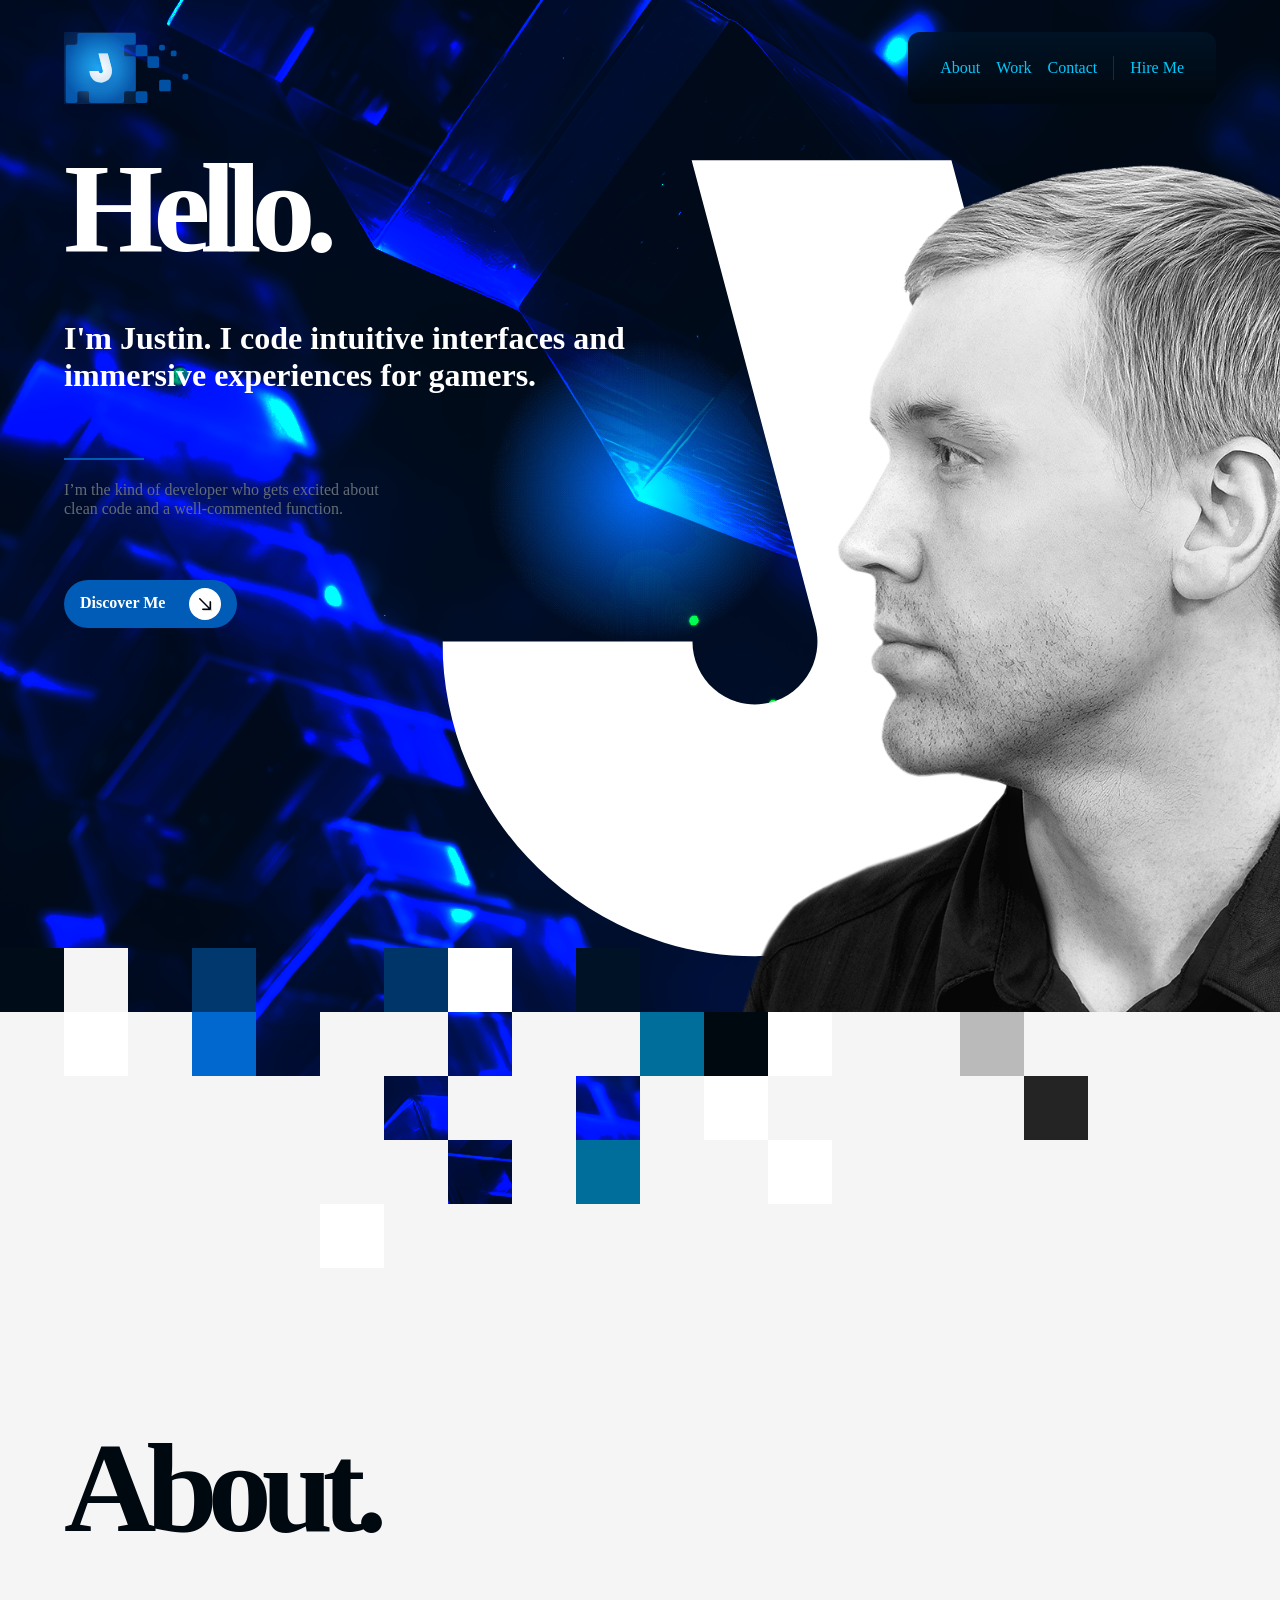
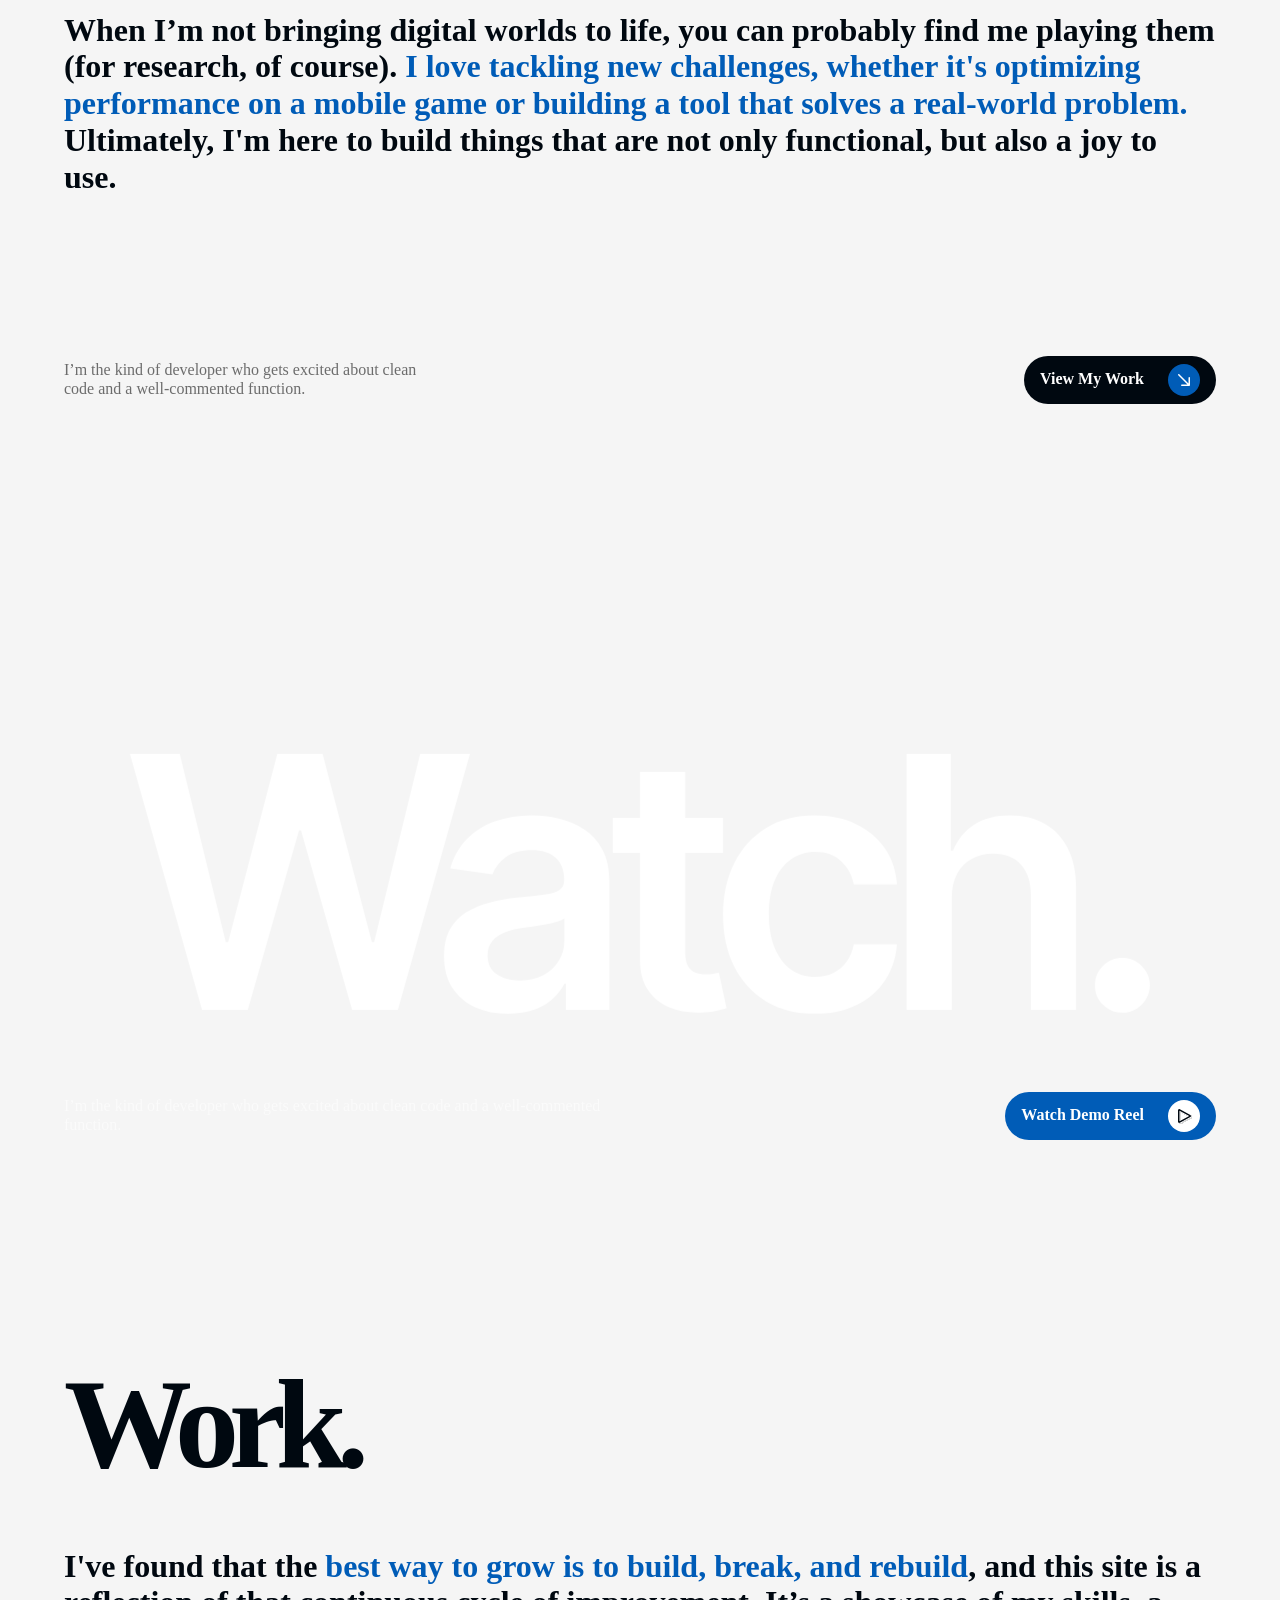
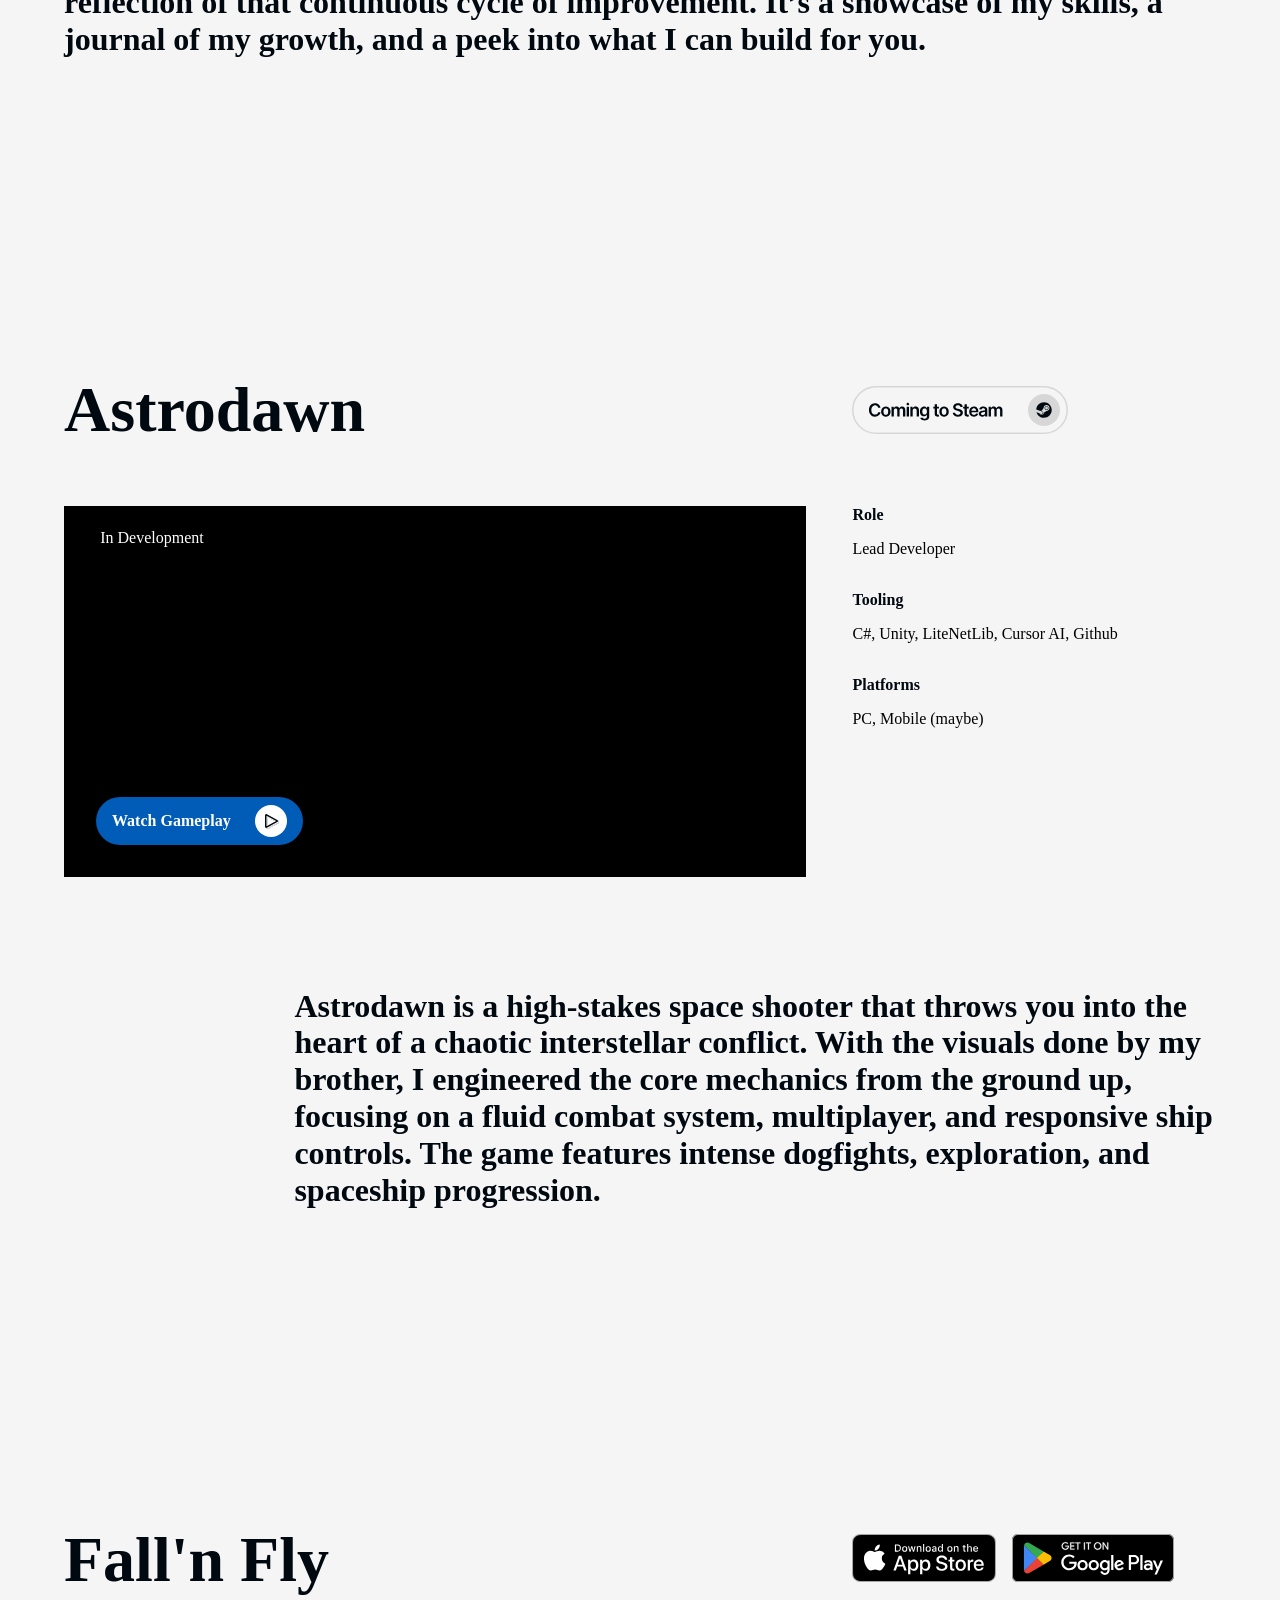
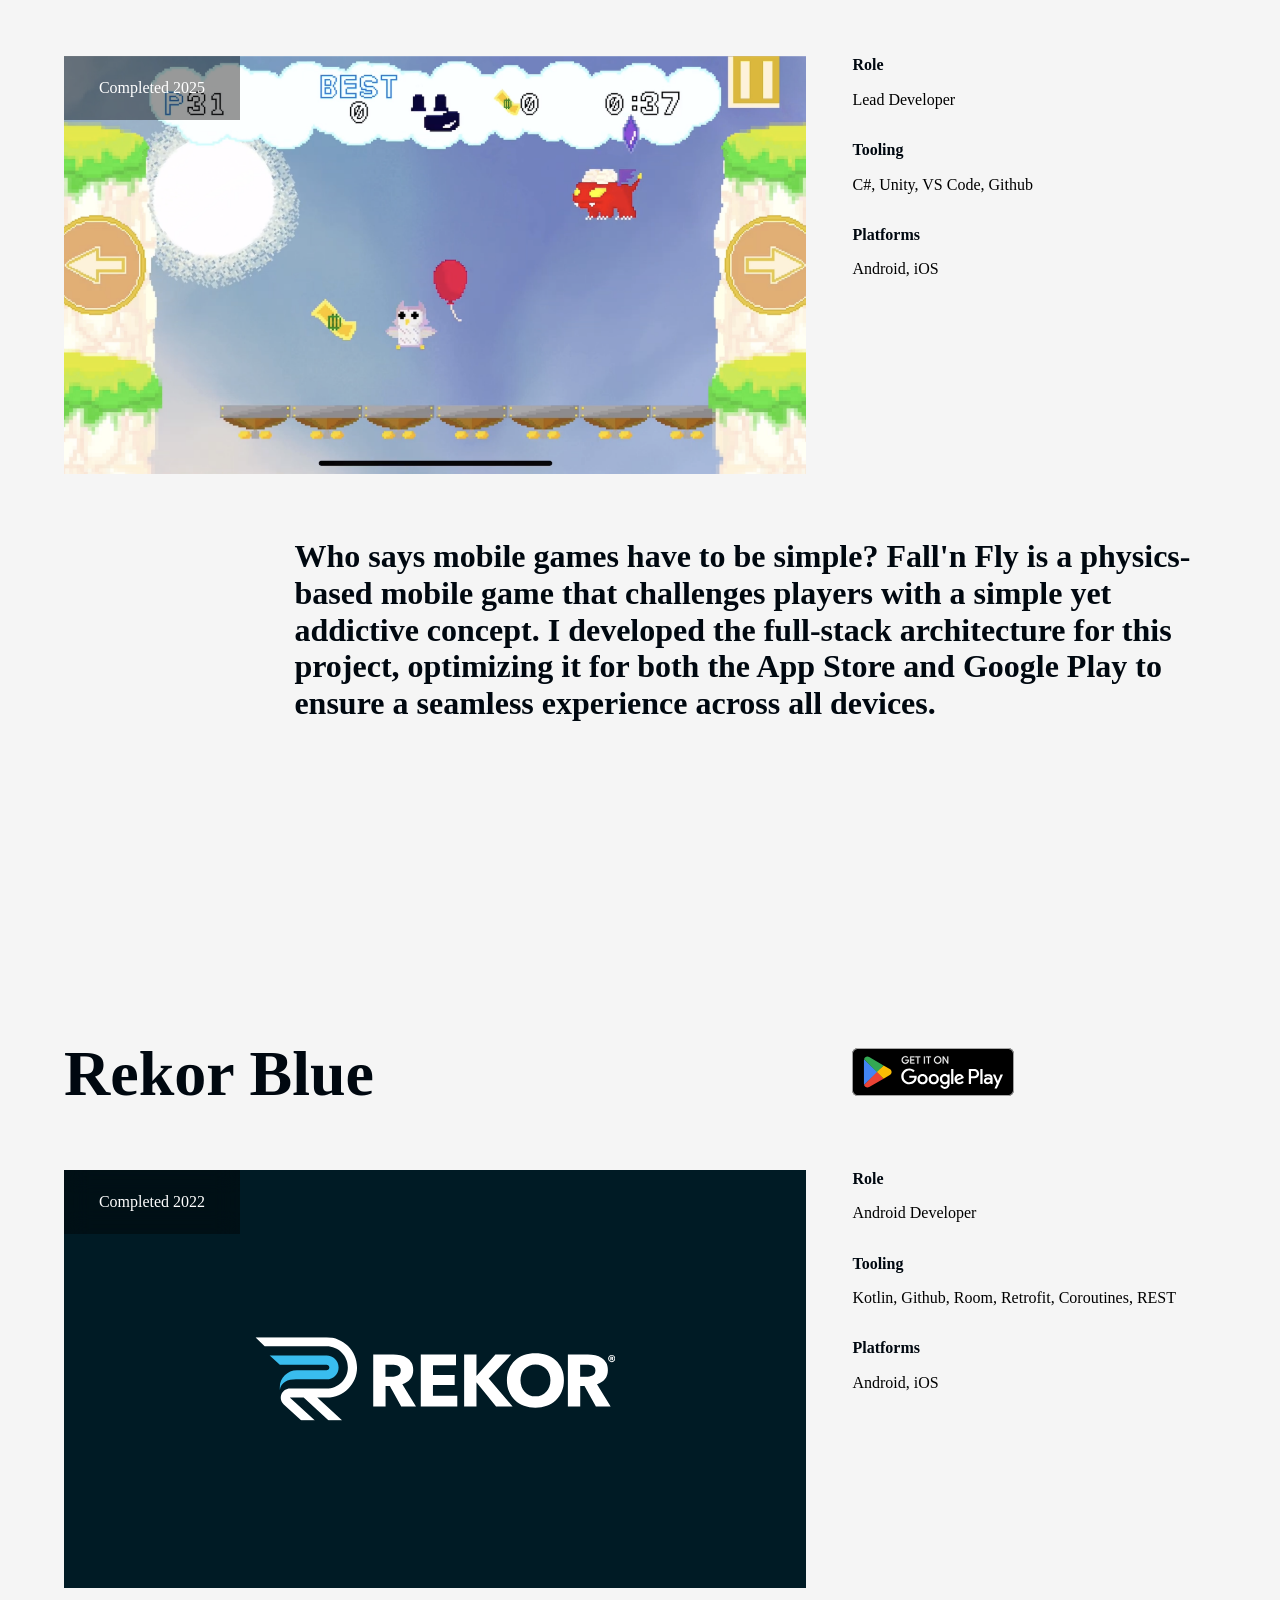
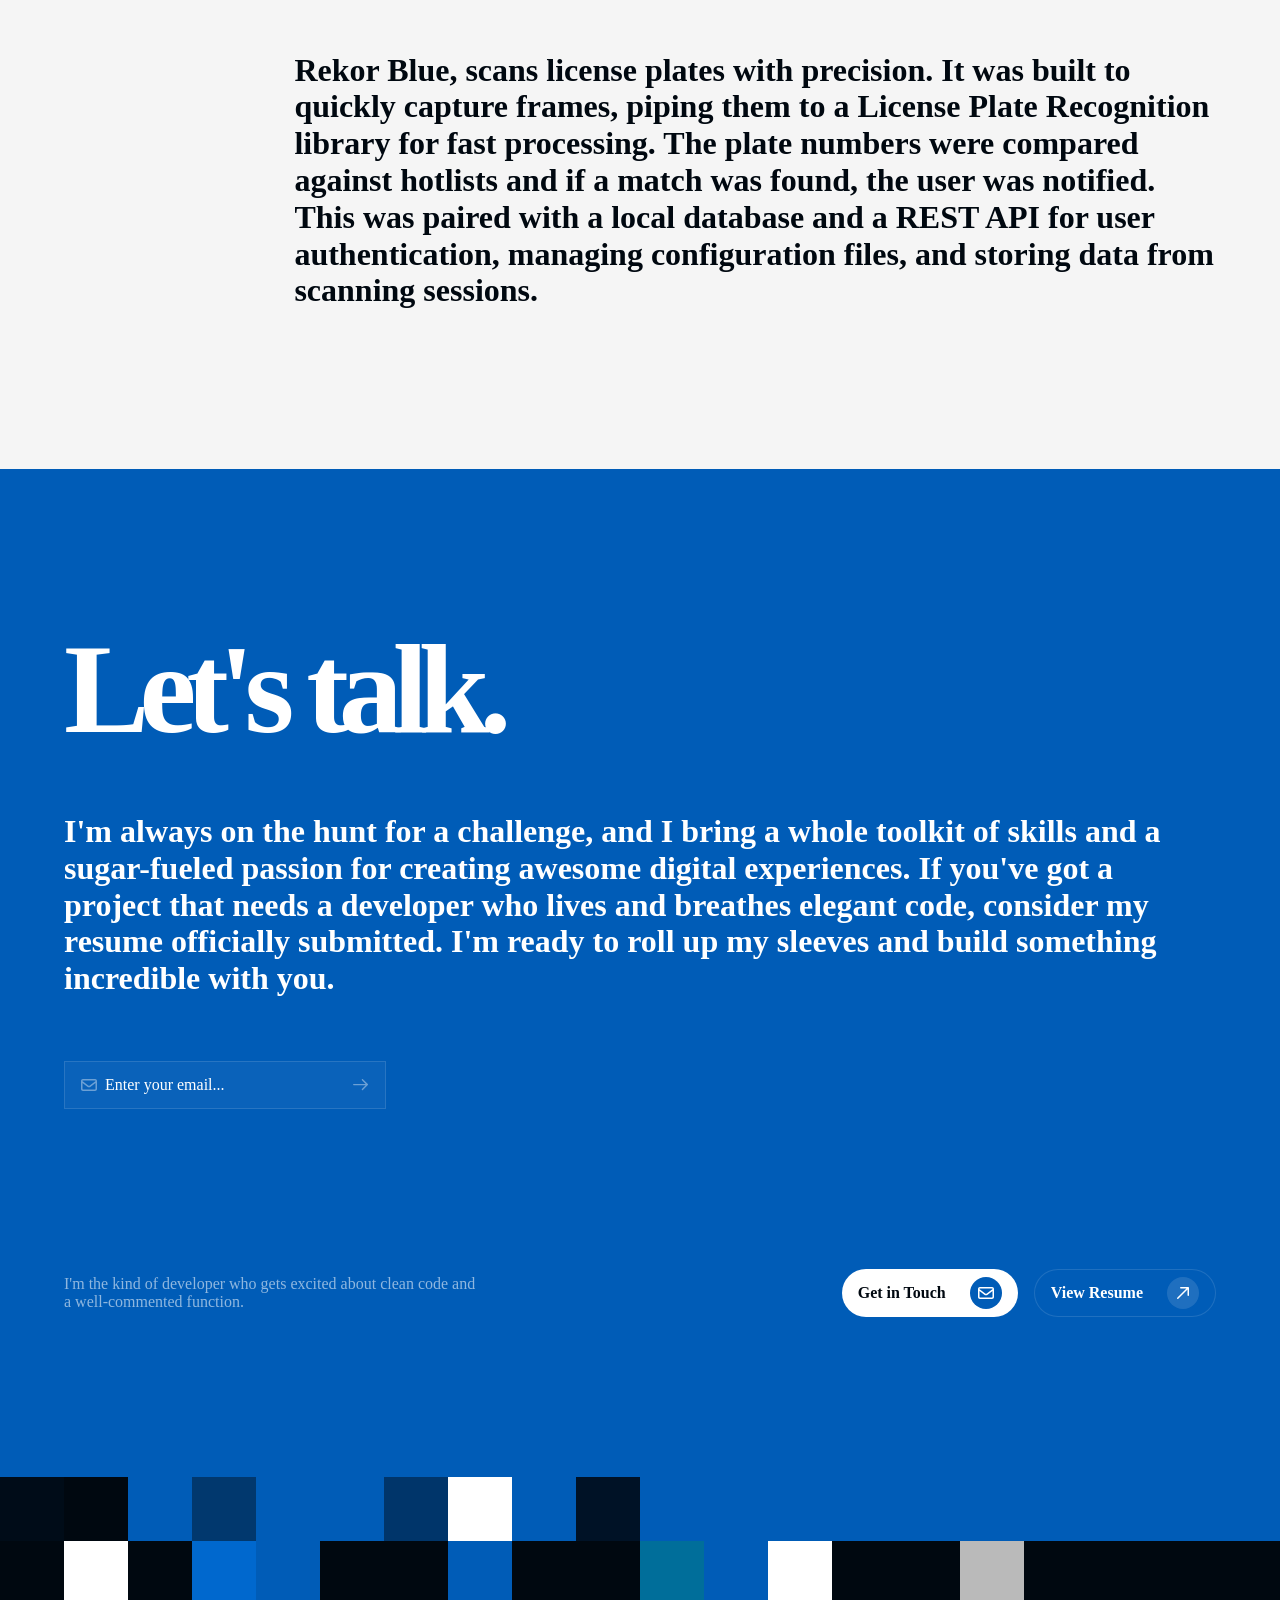
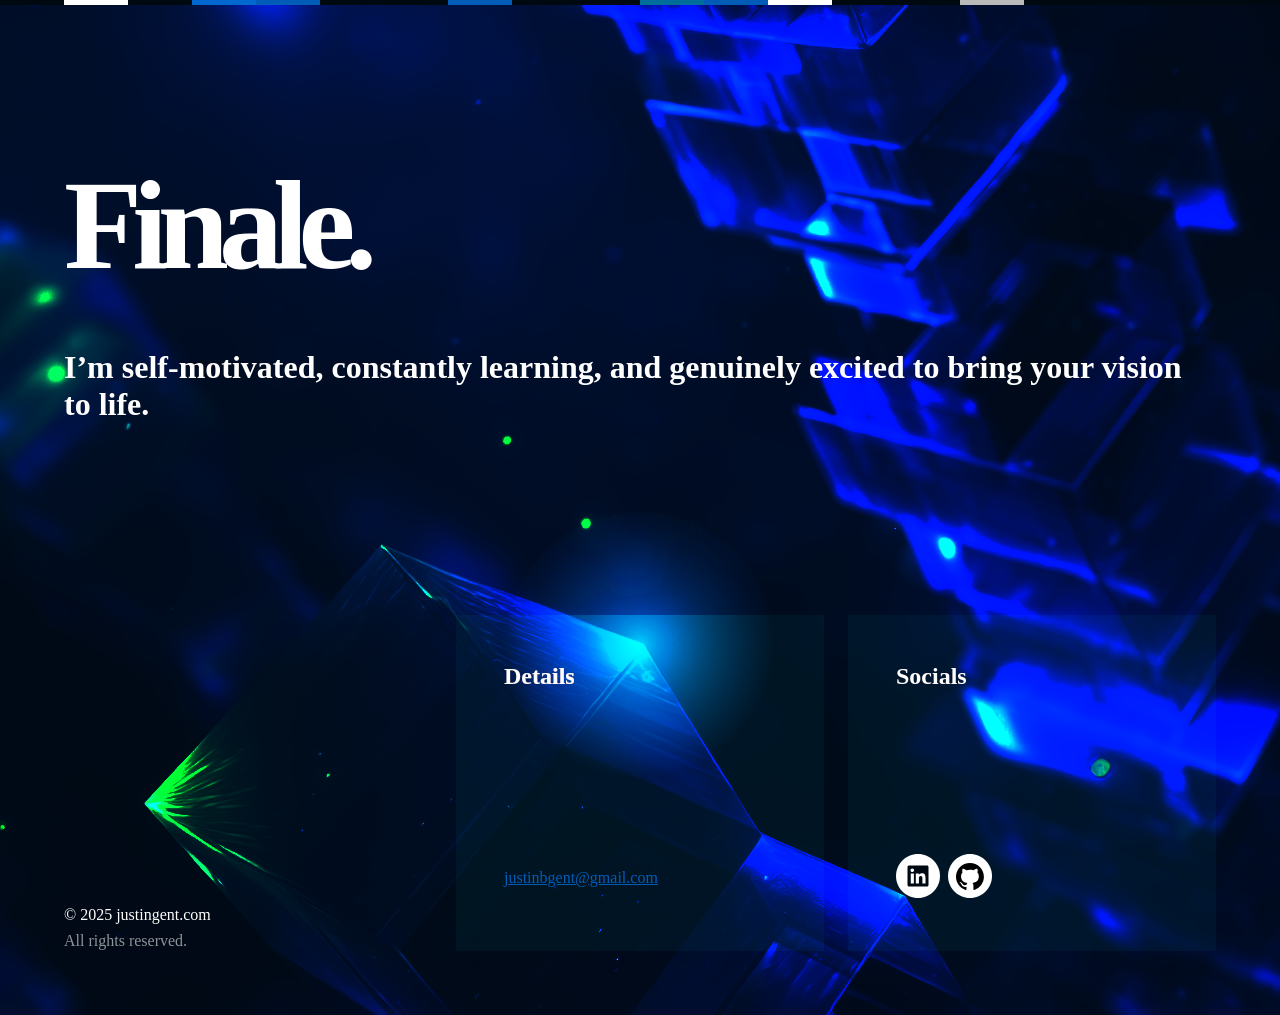
==== commit 6e96bf61: "Finish up almost all of buttons.js and webpage buttons" ====
--- a/index.html
+++ b/index.html
@@ -20,6 +20,7 @@
     <link rel="stylesheet" href="./css/finale.css">
 
     <script src="./js/navigation.js"></script>
+    <script src="./js/buttons.js"></script>
 </head>
 
 <body>
@@ -50,7 +51,7 @@
                     <h3>I'm Justin. I code intuitive interfaces and immersive experiences for gamers.</h3>
                     <div id="divider-hero"></div>
                     <p>I’m the kind of developer who gets excited about clean code and a well-commented function.</p>
-                    <div class="button">
+                    <div id="discover-me-button" class="button">
                         <h4>Discover Me</h4>
                         <img src="./assets/down_right_arrow_white.svg" alt="Down Right Arrow">
                     </div>
@@ -190,19 +191,19 @@
                     only functional, but also a joy to use.</h3>
                 <div id="about-content-button-wrapper" class="button-layout">
                     <p>I’m the kind of developer who gets excited about clean code and a well-commented function.</p>
-                    <div class="button">
+                    <div id="view-my-work-button" class="button">
                         <h4>View My Work</h4>
                         <img src="./assets/down_right_arrow_blue.svg" alt="Down Right Arrow">
                     </div>
                 </div>
             </div>
             <div id="about-video-wrapper">
-                <video id="about-video" src="./assets/SI-website-video-02.mp4" loop muted></video>
+                <video id="about-video" src="./assets/SI-website-video-02.mp4" muted></video>
                 <img id="watch-img" src="./assets/Watch.svg" alt="Watch.">
                 <div id="about-video-button-wrapper" class="button-layout">
                     <p>I’m the kind of developer who gets excited about clean code and a well-commented function.
                     </p>
-                    <div class="button">
+                    <div id="watch-demo-reel-button" class="button">
                         <h4>Watch Demo Reel</h4>
                         <img src="./assets/play_graphic.svg" alt="Play Button">
                     </div>
@@ -224,9 +225,9 @@
                     <div class="section-focus">
                         <div class="section-start">
                             <div id="work-video-wrapper">
-                                <video id="work-si-video" src="./assets/SI-website-video-02.mp4" loop muted></video>
+                                <video id="work-si-video" src="./assets/SI-website-video-02.mp4" muted></video>
                                 <p>In Development</p>
-                                <div class="button">
+                                <div id="watch-gameplay-button" class="button">
                                     <h4>Watch Gameplay</h4>
                                     <img src="./assets/play_graphic.svg" alt="Play Button">
                                 </div>
@@ -257,10 +258,14 @@
                 <div class="work-section">
                     <h2>Fall'n Fly</h2>
                     <div class="mobile-store-buttons">
-                        <img src="./assets/ios_app_store.svg" alt="App Store"
-                            href="https://apps.apple.com/us/app/falln-fly/id6740153691">
-                        <img src="./assets/play_store.svg" alt="Google Play"
-                            href="https://play.google.com/store/apps/details?id=fallnfly.megalith">
+                        <a href="https://apps.apple.com/us/app/falln-fly/id6740153691" target="_blank"
+                            rel="noopener noreferrer">
+                            <img src="./assets/ios_app_store.svg" alt="App Store">
+                        </a>
+                        <a href="https://play.google.com/store/apps/details?id=fallnfly.megalith" target="_blank"
+                            rel="noopener noreferrer">
+                            <img src="./assets/play_store.svg" alt="Google Play">
+                        </a>
                     </div>
                     <div class="section-focus">
                         <div class="section-start">
@@ -298,8 +303,10 @@
                 <div class="work-section">
                     <h2>Rekor Blue</h2>
                     <div class="mobile-store-buttons">
-                        <img src="./assets/play_store.svg" alt="Google Play"
-                            href="https://play.google.com/store/apps/details?id=ai.rekor.rekorblue">
+                        <a href="https://play.google.com/store/apps/details?id=ai.rekor.rekorblue" target="_blank"
+                            rel="noopener noreferrer">
+                            <img src="./assets/play_store.svg" alt="Google Play">
+                        </a>
                     </div>
                     <div class="section-focus">
                         <div class="section-start">
@@ -325,9 +332,11 @@
                     </div>
                     <div class="work-description">
                         <h3>Rekor Blue, scans license plates with precision. It was built to quickly capture frames,
-                            piping them to a License Plate Recognition library for fast processing. The plate numbers
+                            piping them to a License Plate Recognition library for fast processing. The plate
+                            numbers
                             were compared against hotlists and if a match was found, the user was notified. This was
-                            paired with a local database and a REST API for user authentication, managing configuration
+                            paired with a local database and a REST API for user authentication, managing
+                            configuration
                             files, and storing data from scanning sessions.
                         </h3>
                         <!-- <h3>I contributed to the development of Rekor Blue, an Android application designed for license
@@ -347,9 +356,12 @@
         <div id="contact-wrapper">
             <div id="contact-content">
                 <h1>Let's talk.</h1>
-                <h3><strong>I'm always on the hunt for a challenge,</strong> and I bring a whole toolkit of skills and a
-                    sugar-fueled passion for creating awesome digital experiences. If you've got a project that needs a
-                    developer who lives and breathes elegant code, consider my resume officially submitted. I'm ready to
+                <h3><strong>I'm always on the hunt for a challenge,</strong> and I bring a whole toolkit of skills
+                    and a
+                    sugar-fueled passion for creating awesome digital experiences. If you've got a project that
+                    needs a
+                    developer who lives and breathes elegant code, consider my resume officially submitted. I'm
+                    ready to
                     roll up my sleeves and build something incredible with you.</h3>
                 <div class="input-wrapper">
                     <img id="mail-icon" src="./assets/mail_no_bg.svg" alt="Mail Button">
@@ -357,7 +369,8 @@
                     <img id="right-arrow-icon" src="./assets/right_arrow.svg" alt="Right Arrow Button">
                 </div>
                 <div id="contact-bottom">
-                    <p>I'm the kind of developer who gets excited about clean code and a well-commented function.</p>
+                    <p>I'm the kind of developer who gets excited about clean code and a well-commented function.
+                    </p>
                     <div id="contact-buttons">
                         <div id="get-in-touch-button" class="button">
                             <h4>Get in Touch</h4>
@@ -423,7 +436,8 @@
             <div id="finale-bg-gradient-overlay"></div>
             <div id="finale-content">
                 <h1>Finale.</h1>
-                <h3>I’m self-motivated, constantly learning, and genuinely excited to bring your vision to life.</h3>
+                <h3>I’m self-motivated, constantly learning, and genuinely excited to bring your vision to life.
+                </h3>
                 <div id="finale-bottom">
                     <div id="finale-box-1">
                         <div id="legal-info">
@@ -440,11 +454,15 @@
                         <div class="finale-box-background"></div>
                         <h5>Socials</h5>
                         <div id="socials">
-                            <img src="./assets/linkedin.svg" alt="LinkedIn">
-                            <div id="github">
+                            <a id="linkedin" href="https://www.linkedin.com/in/justinbgent/" target="_blank"
+                                rel="noopener noreferrer">
+                                <img src="./assets/linkedin.svg" alt="LinkedIn">
+                            </a>
+                            <a id="github" href="https://github.com/justinbgent" target="_blank"
+                                rel="noopener noreferrer">
                                 <img id="github-bg" src="./assets/bg.svg" alt="GitHub Background">
                                 <img id="github-icon" src="./assets/github.svg" alt="GitHub">
-                            </div>
+                            </a>
                         </div>
                     </div>
                 </div>
--- a/css/base.css
+++ b/css/base.css
@@ -159,6 +159,16 @@
 
 /* #endregion button */
 
+.hidden {
+    display: none;
+    visibility: hidden;
+    opacity: 0;
+    transition: all 0.3s ease-in-out;
+    pointer-events: none;
+    user-select: none;
+    cursor: not-allowed;
+}
+
 /* Tablet */
 @media (max-width: 991px) {}
 
--- a/css/work.css
+++ b/css/work.css
@@ -71,6 +71,15 @@
     grid-column: 2 / 3;
     gap: 1rem;
     align-self: center;
+}
+
+.mobile-store-buttons a {
+    text-decoration: none;
+    color: inherit;
+}
+
+.mobile-store-buttons a:hover {
+    text-decoration: none;
 }
 
 .mobile-store-buttons img {
--- a/css/finale.css
+++ b/css/finale.css
@@ -113,6 +113,15 @@
     color: rgba(0, 92, 183, 1);
 }
 
+#socials a {
+    text-decoration: none;
+    color: inherit;
+}
+
+#socials a:hover {
+    text-decoration: none;
+}
+
 .finale-box-background {
     position: absolute;
     top: 0;
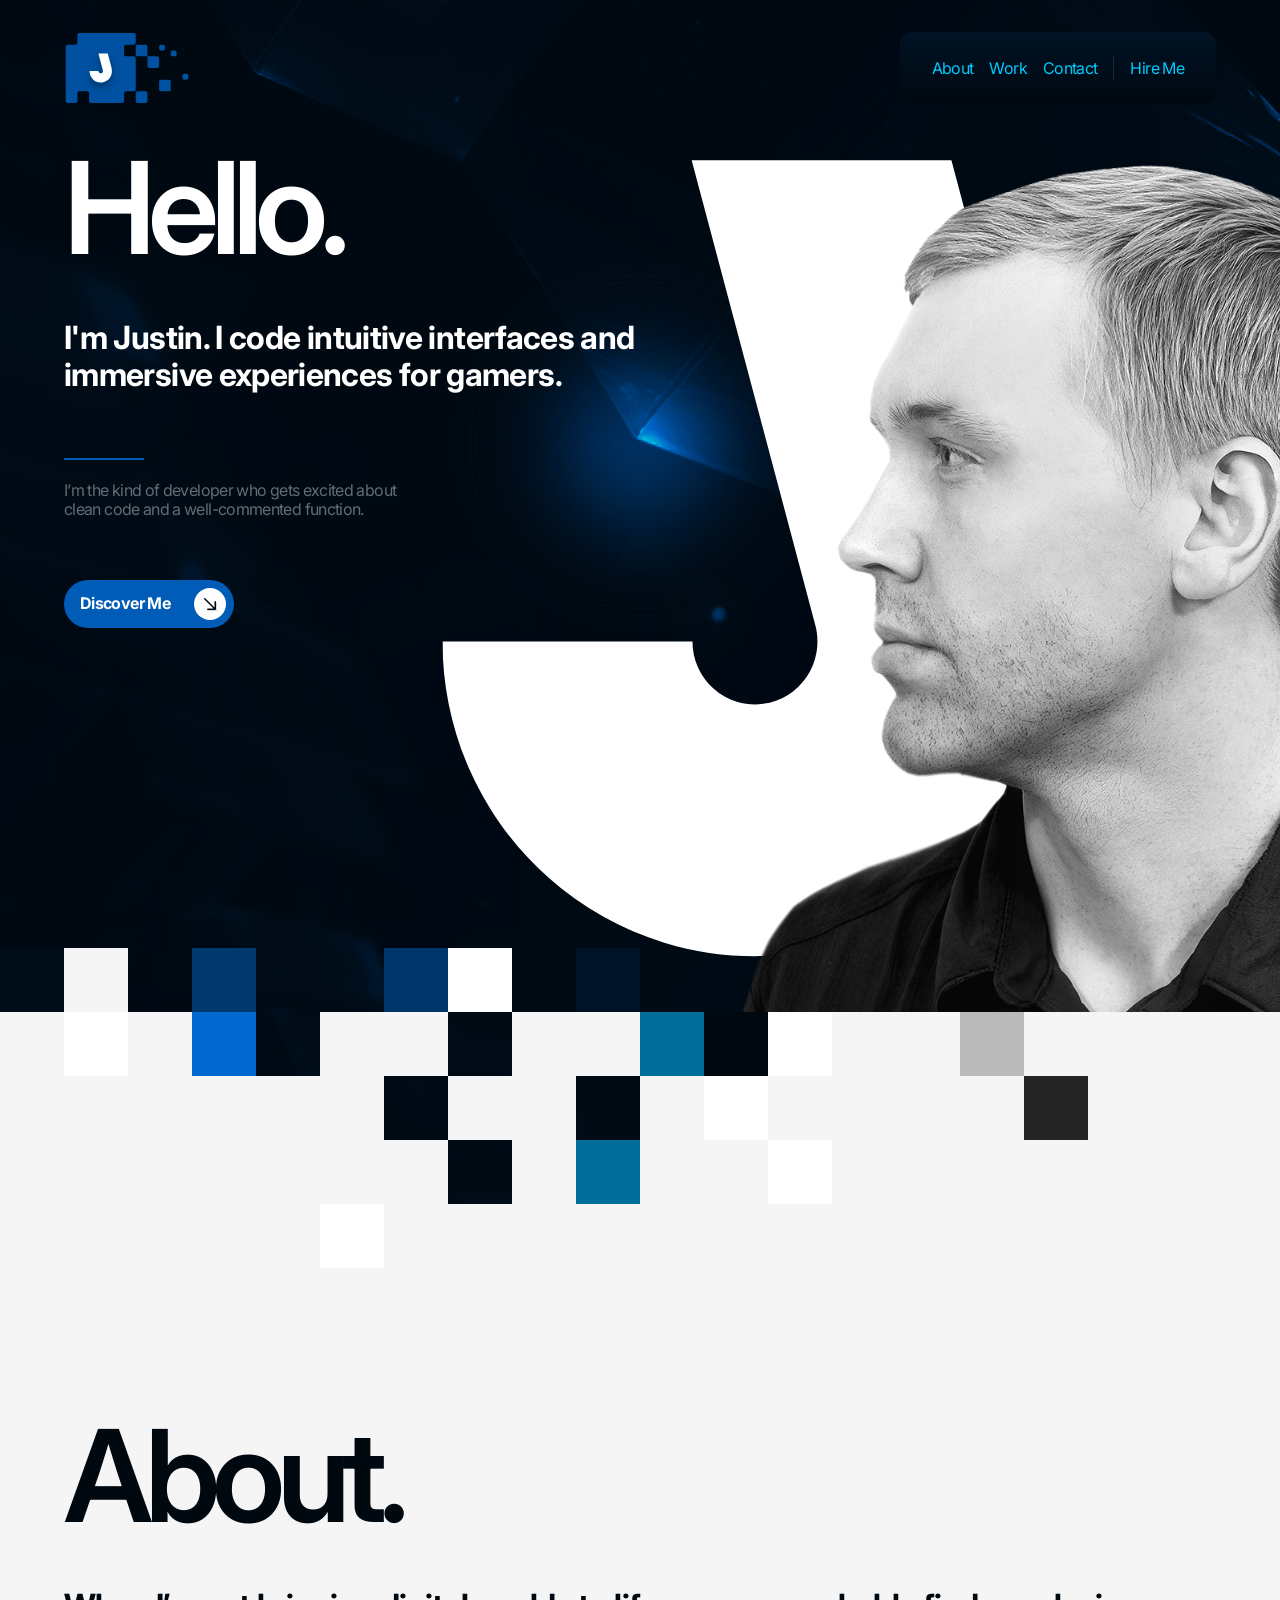
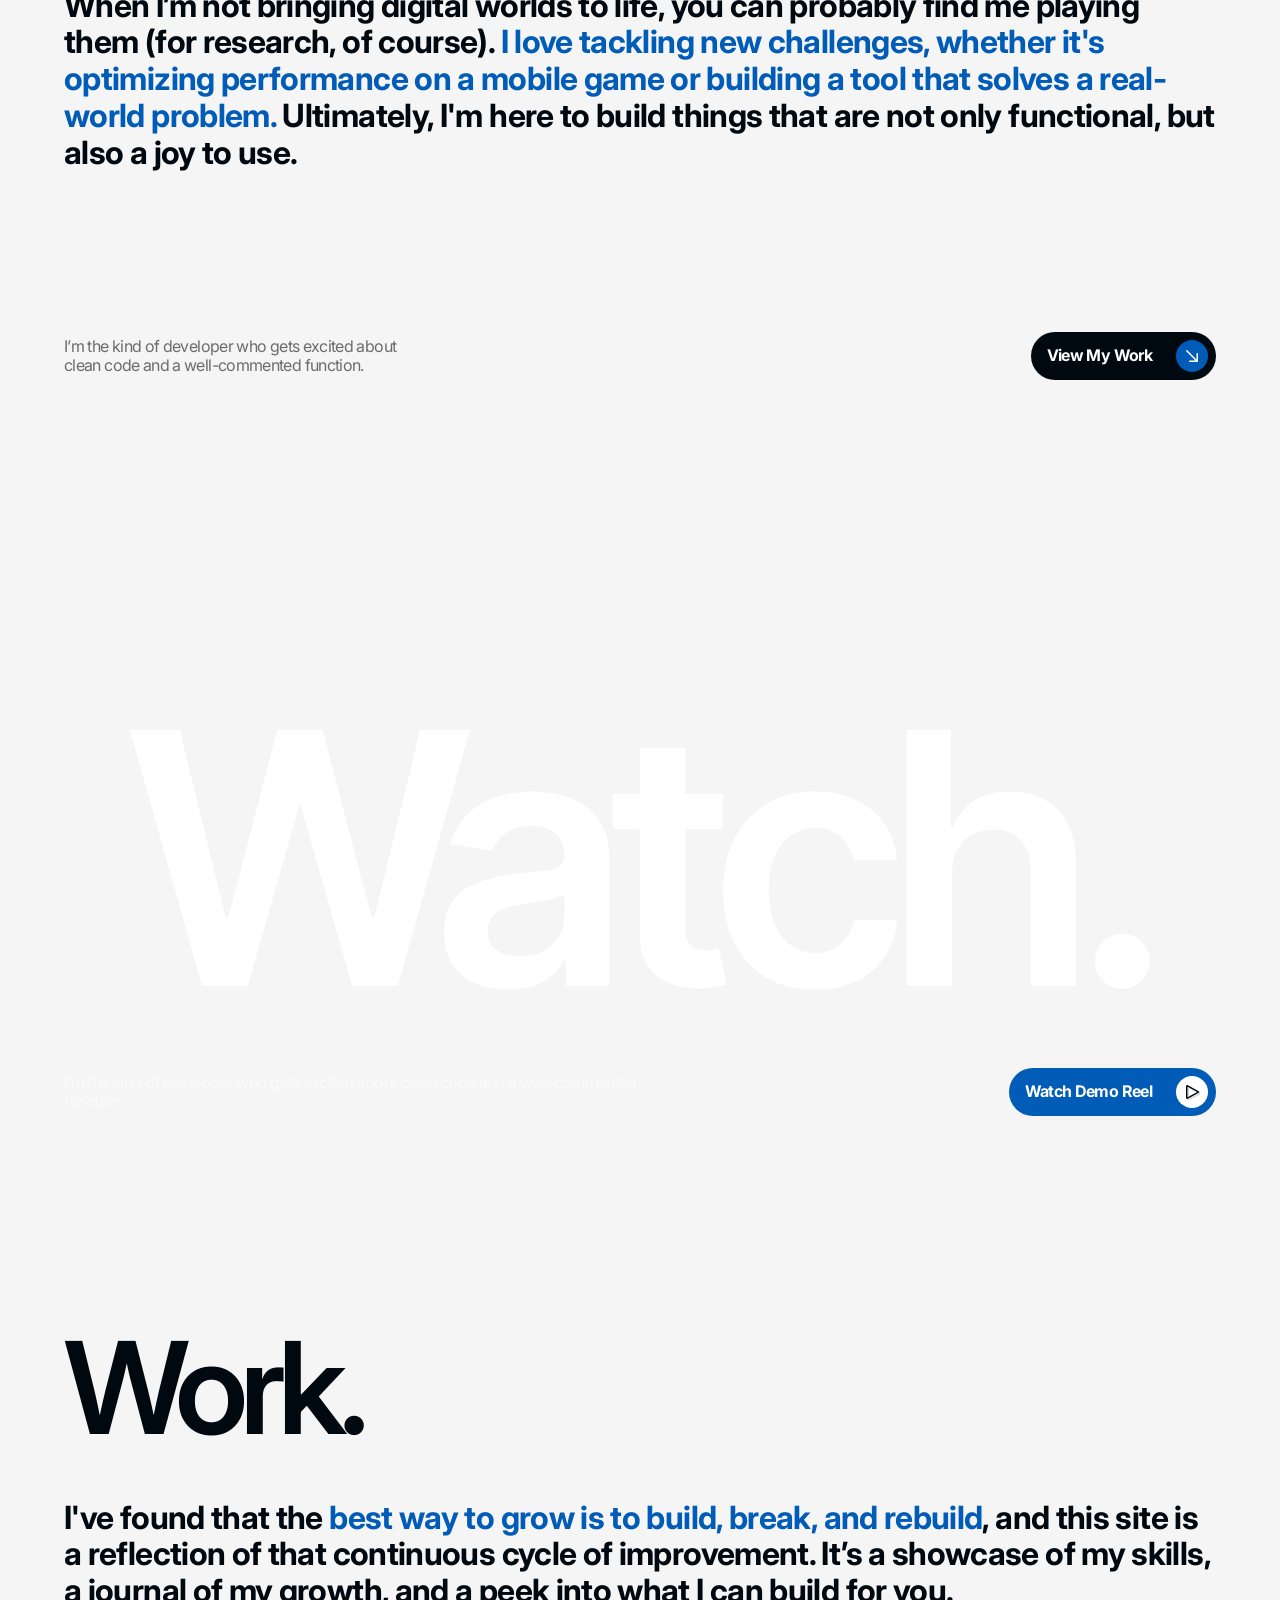
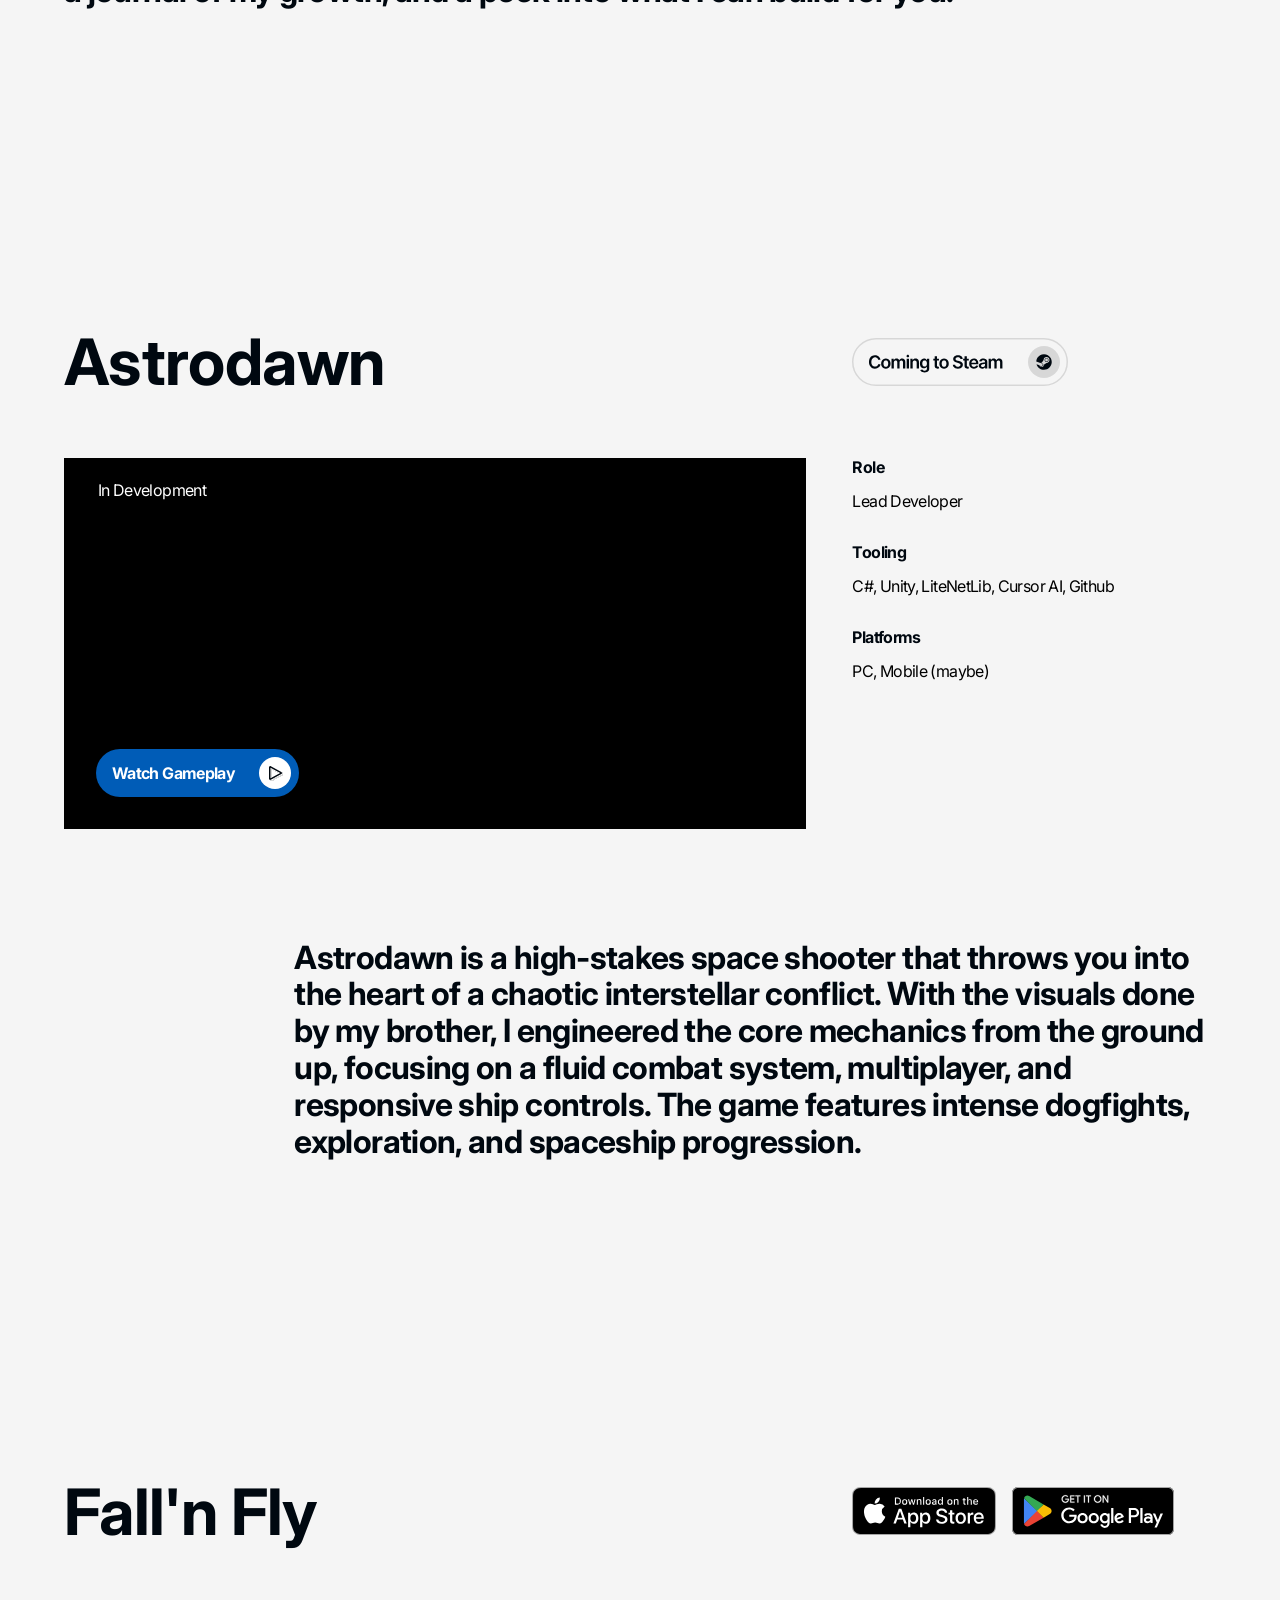
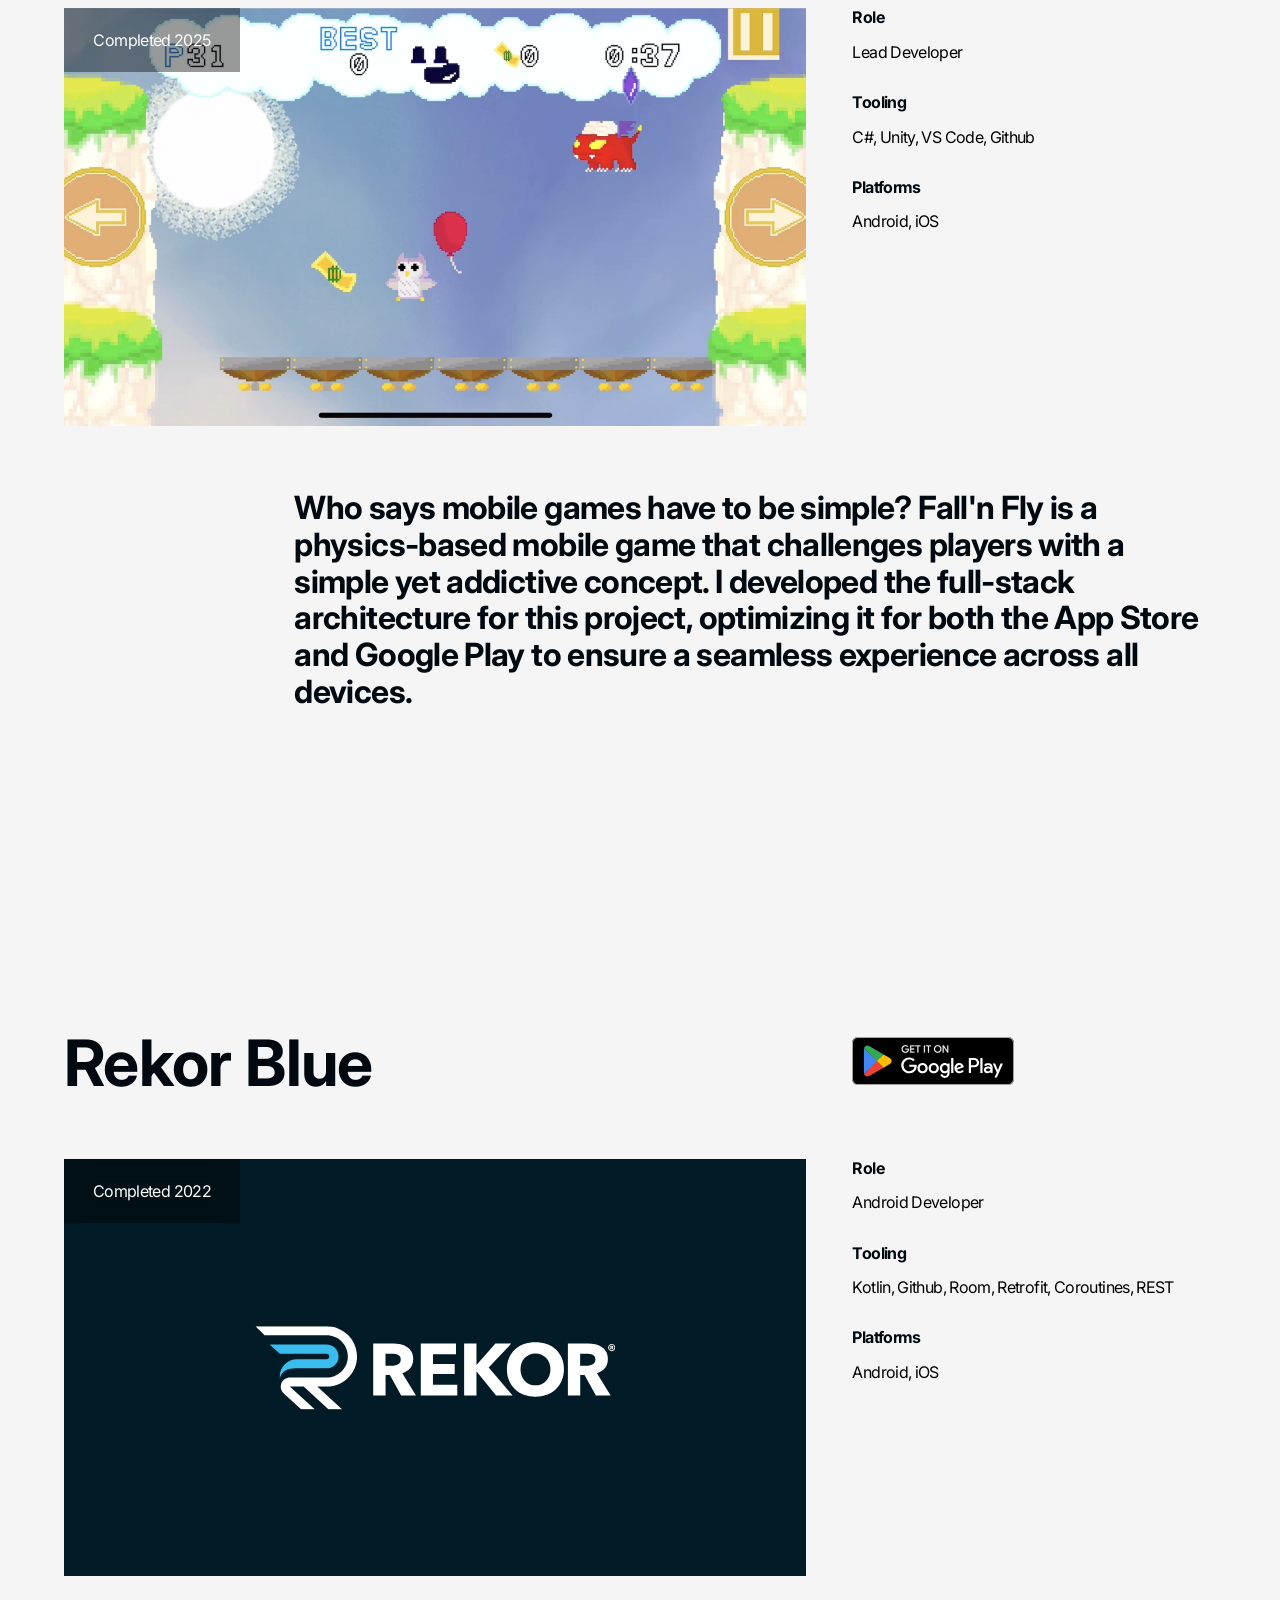
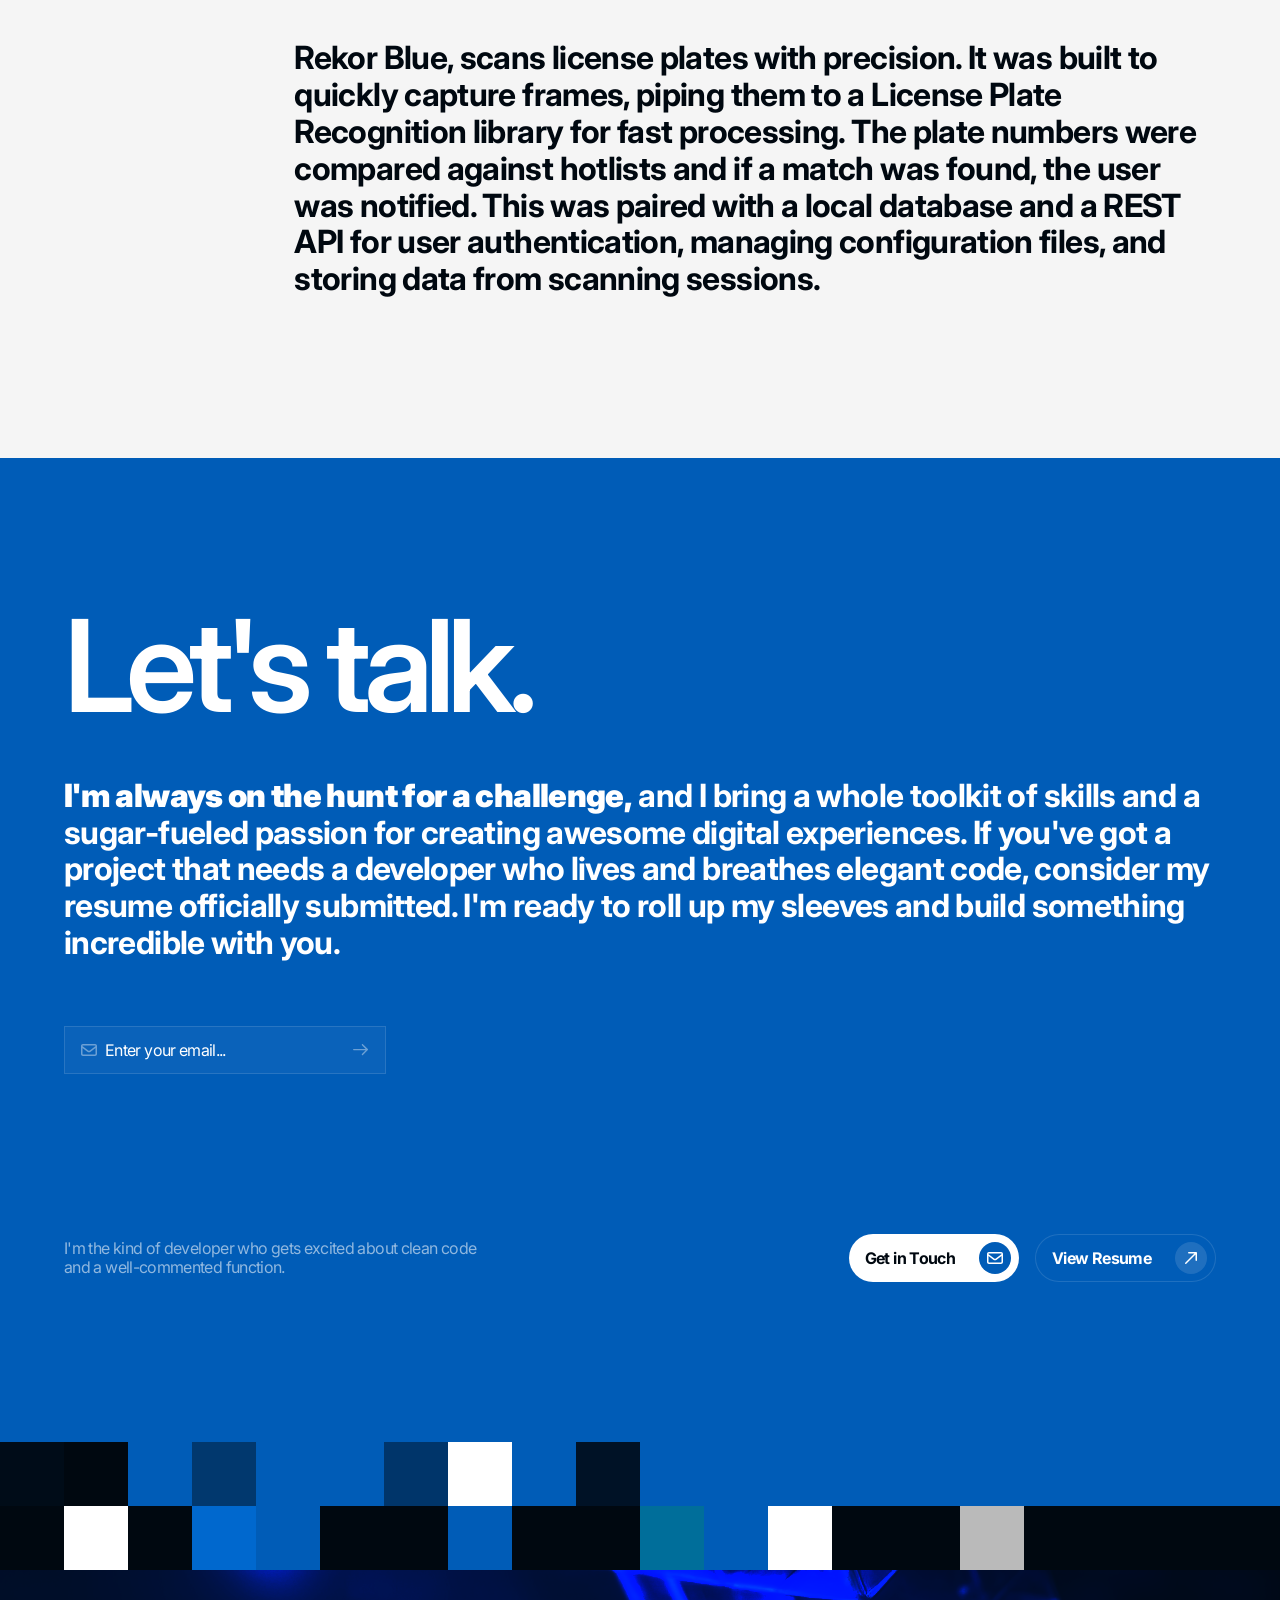
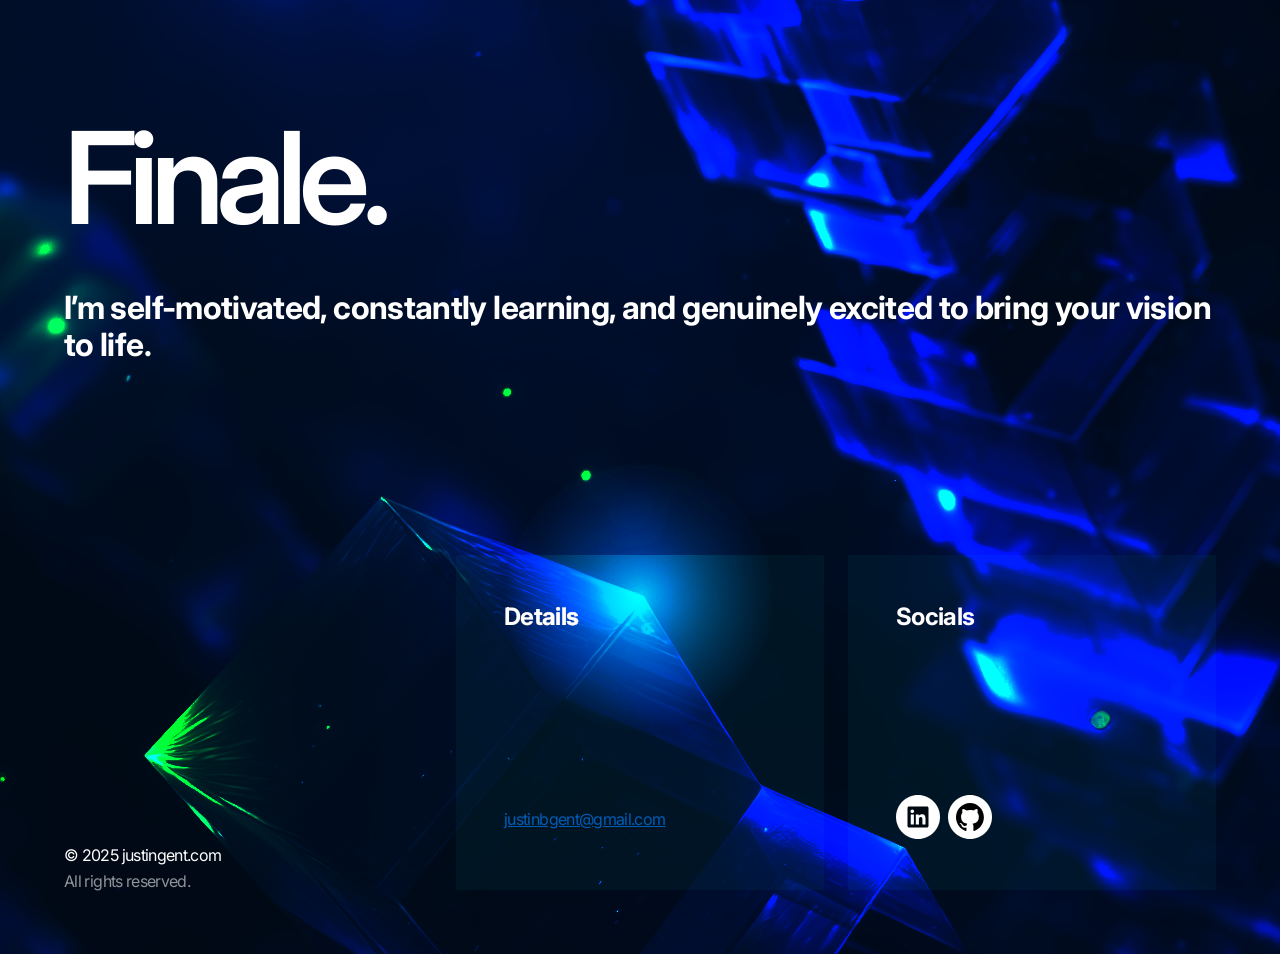
==== commit fd62a63b: "Adjust visuals in h1, and hero-bg" ====
--- a/index.html
+++ b/index.html
@@ -5,9 +5,13 @@
     <meta charset="UTF-8">
     <meta name="viewport" content="width=device-width, initial-scale=1.0">
 
+
     <title>Justin Gent</title>
-
-    <link rel="stylesheet" href="./assets/fontawesome-free/webfonts/regular.css">
+    <link rel="preconnect" href="https://fonts.googleapis.com">
+    <link rel="preconnect" href="https://fonts.gstatic.com" crossorigin>
+    <link
+        href="https://fonts.googleapis.com/css2?family=Inter:ital,opsz,wght@0,14..32,100..900;1,14..32,100..900&display=swap"
+        rel="stylesheet">
     <link rel="stylesheet" href="./css/normalize.css">
     <link rel="stylesheet" href="./css/pixel-blocks.css">
     <link rel="stylesheet" href="./css/base.css">
@@ -57,7 +61,7 @@
                     </div>
                 </div>
             </div>
-            <img id="hero-bg-img" src="./assets/hero_bg.png" alt="Hero background">
+            <img id="hero-bg-img" src="./assets/hero_bg.webp" alt="Hero background">
             <div id="hero-bg-gradient-overlay"></div>
             <div id="hero-bg-gradient-overlay-top-left"></div>
             <div id="hero-bg-gradient-overlay-bottom"></div>
--- a/css/base.css
+++ b/css/base.css
@@ -1,10 +1,3 @@
-/* @font-face {
-    font-family: 'FontAwesome';
-    src: url('../assets/fontawesome-free/webfonts/fa-regular-400.woff2') format('woff2');
-    font-display: swap;
-    font-style: normal;
-} */
-
 *,
 *::before,
 *::after {
@@ -34,14 +27,14 @@
 
 h1 {
     width: fit-content;
-    height: fit-content;
+    height: 6rem;
 
     font-weight: 600;
     font-size: 8rem;
-    line-height: 7.5rem;
-    letter-spacing: -0.625rem;
+    letter-spacing: -0.5rem;
     font-style: normal;
     text-transform: none;
+    line-height: 0.75;
 
     hanging-punctuation: first last;
     -webkit-hanging-punctuation: first last;
@@ -53,47 +46,53 @@
 h1,
 h3,
 h4 {
-    font-family: 'Font Awesome 7 Free';
+    font-family: "Inter", sans-serif;
     color: rgba(255, 255, 255, 1);
     margin: 0;
 }
 
-h3 {
-    font-size: 2rem;
-}
-
 h2 {
     font-size: 4rem;
-    font-family: 'Font Awesome 7 Free';
+    font-family: "Inter", sans-serif;
     color: rgba(0, 8, 16, 1);
     line-height: 1;
-    letter-spacing: 0;
+    letter-spacing: -0.04rem;
     margin: 0;
     padding: 0;
 }
 
+h3 {
+    font-size: 2rem;
+    letter-spacing: -0.04rem;
+}
+
 h4 {
     font-size: 1rem;
+    letter-spacing: -0.04rem;
 }
 
 h5 {
-    font-family: 'Font Awesome 7 Free';
+    font-family: "Inter", sans-serif;
     color: rgba(255, 255, 255, 1);
     font-size: 1.5rem;
     margin: 0;
+    letter-spacing: -0.04rem;
 }
 
 h6 {
-    font-family: 'Font Awesome 7 Free';
+    font-family: "Inter", sans-serif;
     color: rgba(0, 8, 16, 1);
     font-size: 1rem;
     margin: 0 0 1rem 0;
+    letter-spacing: -0.04rem;
 }
 
+a,
 p {
-    font-family: 'Font Awesome 7 Free';
+    font-family: "Inter", sans-serif;
     font-size: 1rem;
     margin: 0;
+    letter-spacing: -0.04rem;
 }
 
 .highlight-blue {
@@ -110,7 +109,7 @@
     gap: 1.5rem;
     justify-content: space-between;
     align-items: center;
-    padding: 0 1rem;
+    padding-left: 1rem;
     background: #005CB7;
     border-radius: 48px;
     cursor: pointer;
@@ -129,6 +128,7 @@
     position: relative;
     width: auto;
     height: 2rem;
+    margin-right: 0.5rem;
 }
 
 .button:focus {
@@ -170,7 +170,11 @@
 }
 
 /* Tablet */
-@media (max-width: 991px) {}
+@media (max-width: 991px) {
+    h1 {
+        letter-spacing: -0.3rem;
+    }
+}
 
 /* Mobile (May actually want this a bit smaller in width) */
 @media (max-width: 890px) {
@@ -178,6 +182,7 @@
     h1 {
         font-size: 4.5rem;
         letter-spacing: -0.25rem;
+        height: 3.5rem;
     }
 
     h2 {
--- a/css/logo.css
+++ b/css/logo.css
@@ -18,7 +18,7 @@
     object-fit: contain;
 }
 
-#gradient-overlay {
+/* #gradient-overlay {
     position: absolute;
     top: 0;
     left: 0;
@@ -30,4 +30,16 @@
     mix-blend-mode: color-dodge;
     z-index: 300;
     pointer-events: none;
-}+} */
+
+/*
+Change fonts:
+https://fonts.google.com/selection/embed
+https://fonts.google.com/selection?query=inter
+
+Fix spotlights/radial gradients. The above one
+
+https://squoosh.app/
+
+keep text to always two lines when expanding out. So max width or something.
+*/
--- a/css/hero.css
+++ b/css/hero.css
@@ -37,11 +37,23 @@
     position: absolute;
     top: 50%;
     left: 50%;
-    transform: translate(-50%, -97%);
+    transform: translate(-50%, -112%);
     width: 19rem;
     height: 19rem;
     margin: 0 auto;
-    background: radial-gradient(50% 50% at 50% 50%, rgba(230, 230, 230, 1) 0%, rgba(0, 0, 0, 0) 100%);
+    background: radial-gradient(50% 50% at 50% 50%,
+            rgba(215, 215, 215, 1) 0%,
+            rgba(215, 215, 215, 0.96) 10%,
+            rgba(215, 215, 215, 0.85) 20%,
+            rgba(215, 215, 215, 0.72) 30%,
+            rgba(215, 215, 215, 0.58) 40%,
+            rgba(215, 215, 215, 0.43) 50%,
+            rgba(215, 215, 215, 0.28) 60%,
+            rgba(215, 215, 215, 0.15) 70%,
+            rgba(215, 215, 215, 0.07) 80%,
+            rgba(215, 215, 215, 0.02) 90%,
+            rgba(0, 0, 0, 0) 100%);
+    filter: blur(30px);
     mix-blend-mode: color-dodge;
     pointer-events: none;
     z-index: 100;
@@ -119,7 +131,6 @@
     margin: 0;
     padding: 0;
     width: fit-content;
-    height: 6rem;
     display: flex;
     align-items: center;
 }
@@ -145,7 +156,7 @@
 }
 
 #hero-text p {
-    width: 20rem;
+    width: 21rem;
     height: 2rem;
     display: flex;
     align-items: center;
@@ -201,7 +212,7 @@
     } */
 
     #hero-bg-img {
-        top: -65rem;
+        top: -12rem;
         left: 50%;
         width: fit-content;
         height: fit-content;
@@ -209,12 +220,12 @@
     }
 
     #hero-bg-gradient-overlay {
-        top: -65rem;
+        top: -12rem;
         left: 50%;
         /* If two absolutes in the same container share the same top/left value
         they'll adjust with each other maintaining the same relative space as the
         container resizes. */
-        transform: translate(-50%, 384%);
+        transform: translate(-50%, 100%);
     }
 
     #hero-text {
@@ -231,7 +242,7 @@
 
     #hero-text p {
         width: 100%;
-        max-width: 20rem;
+        max-width: 21rem;
     }
 
     #midground-img-container {
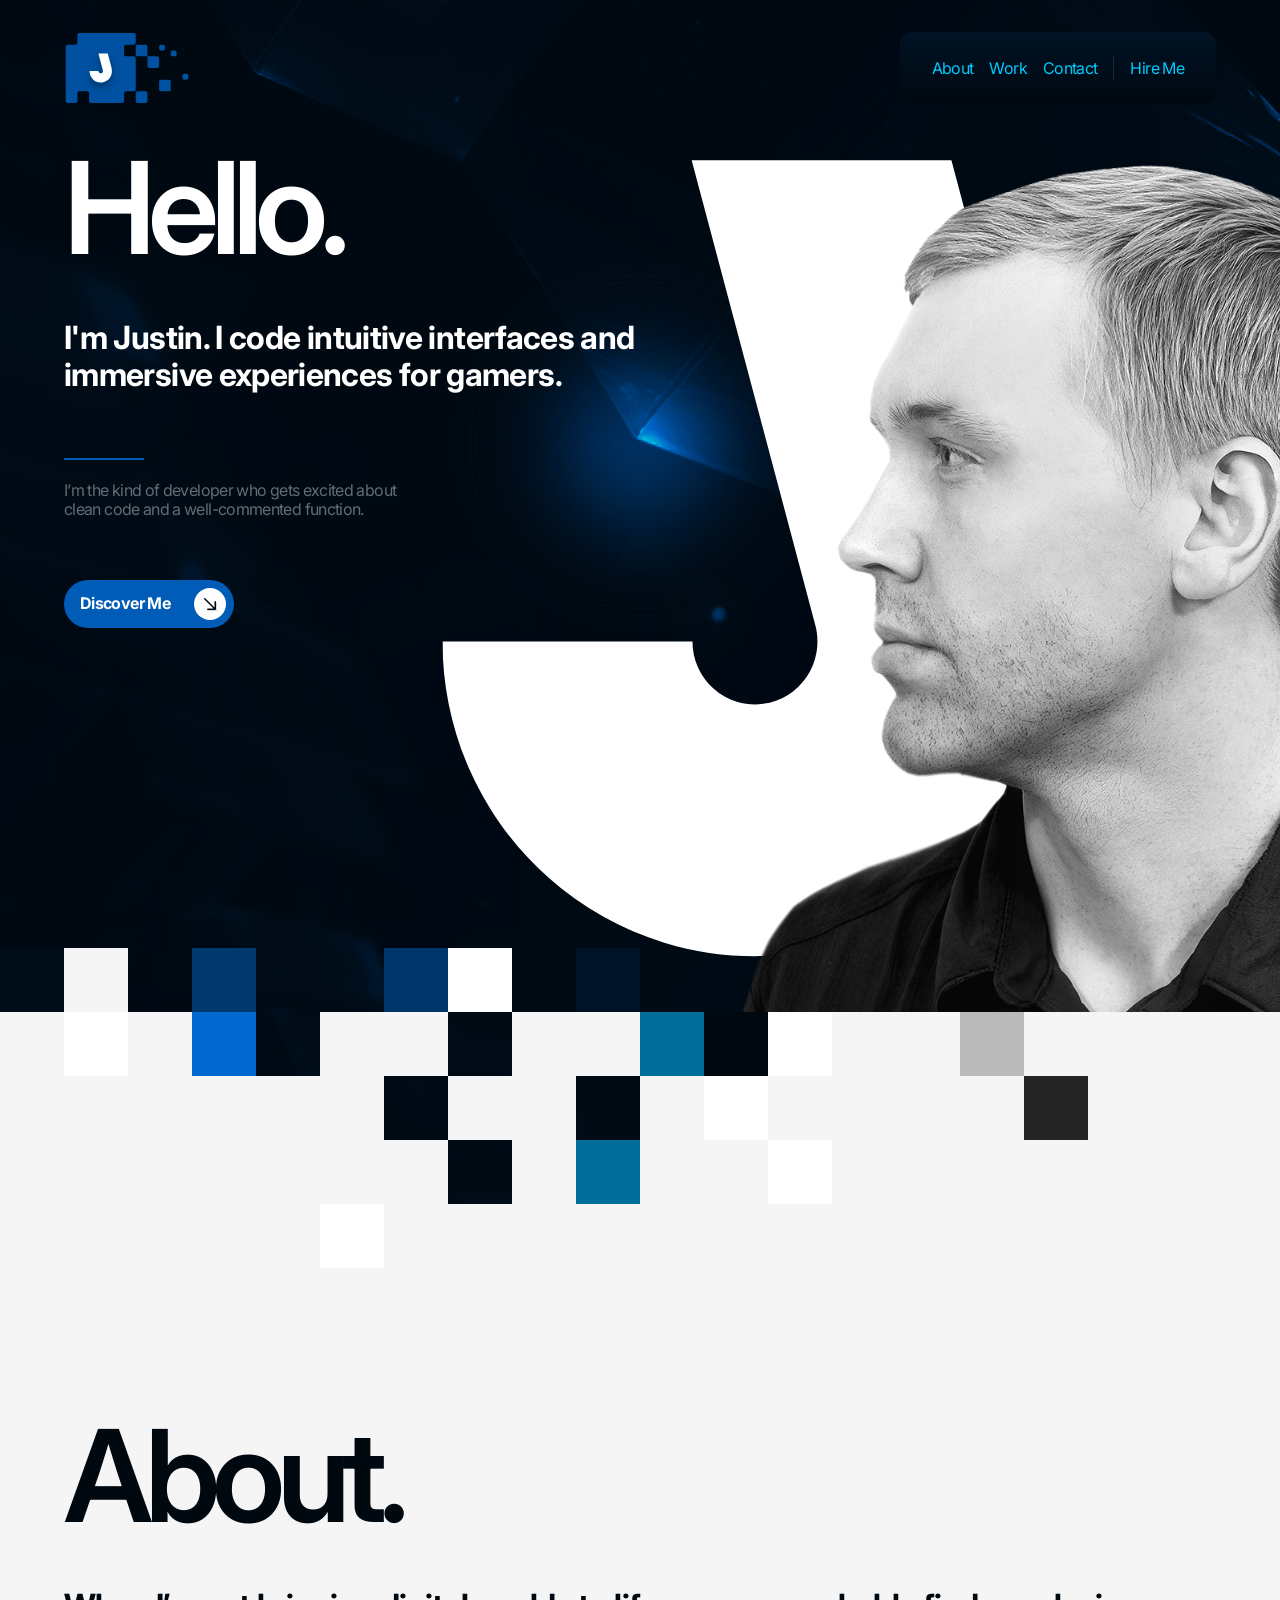
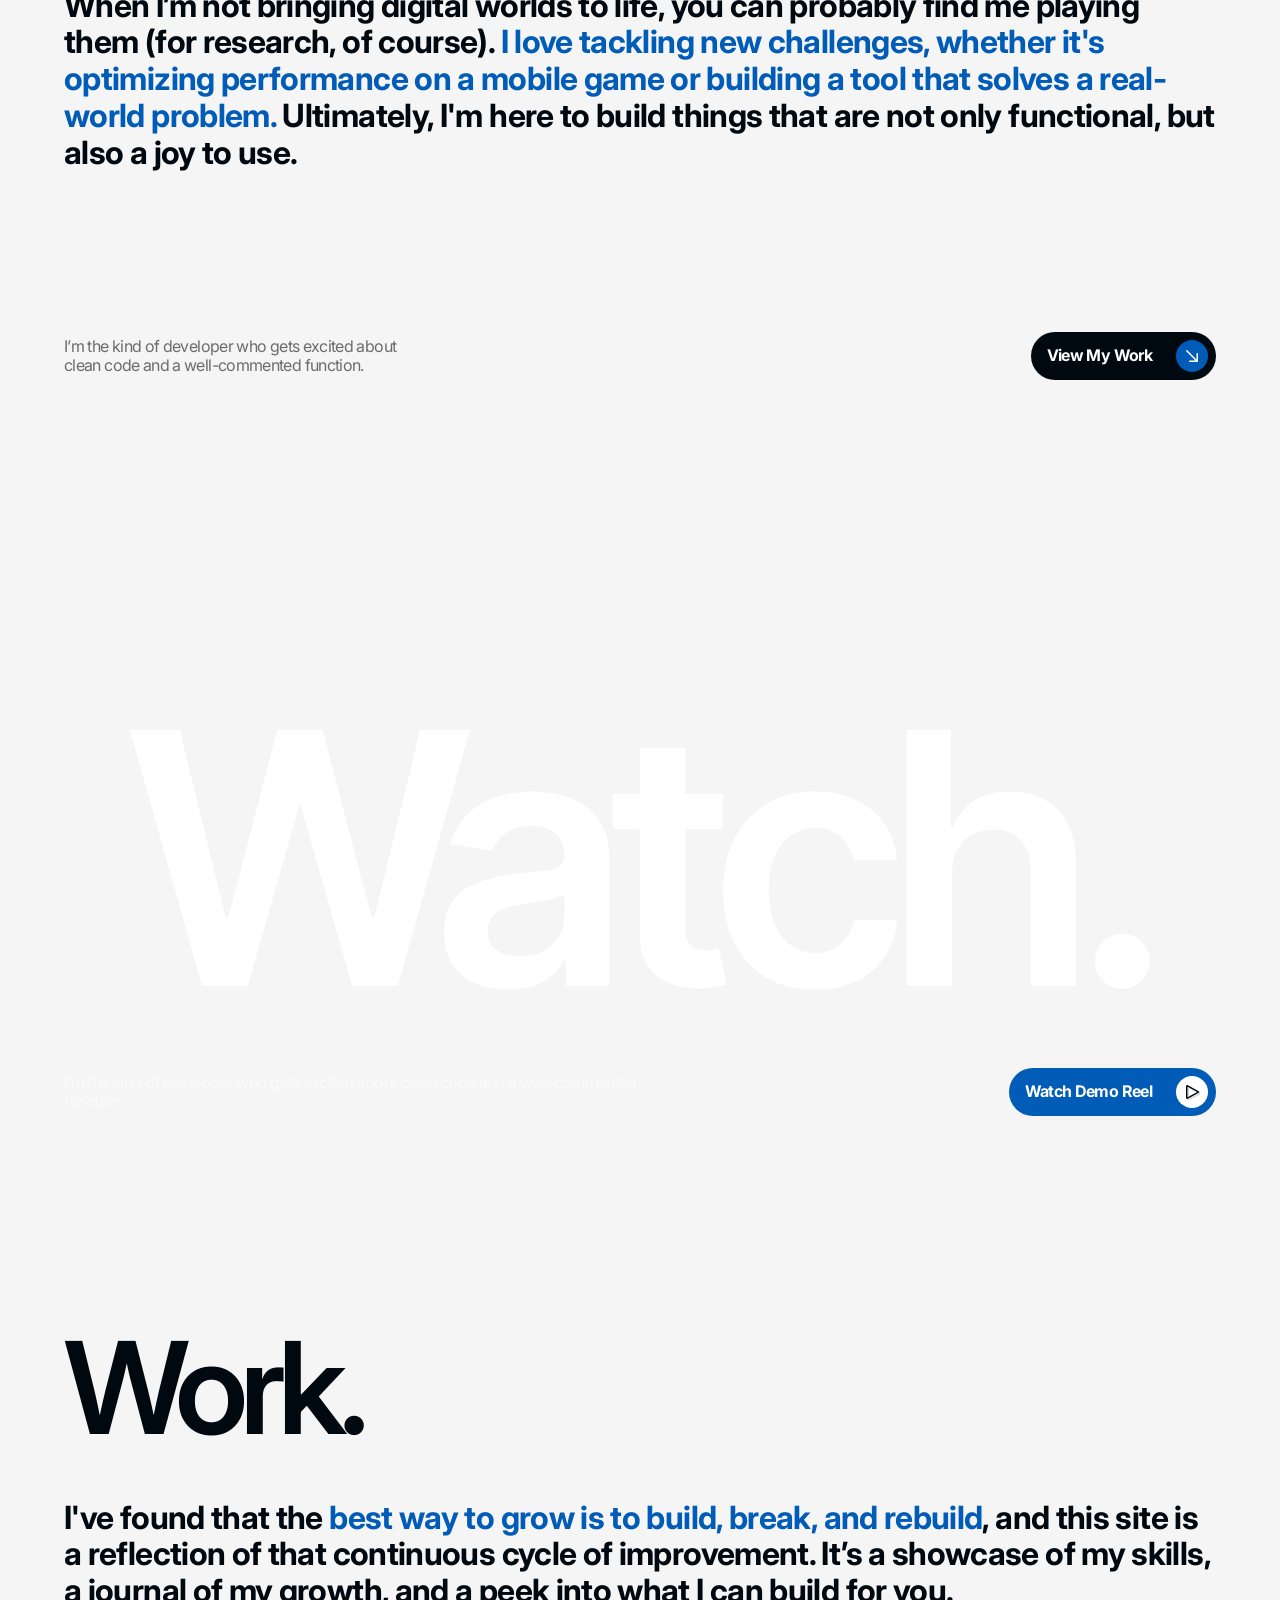
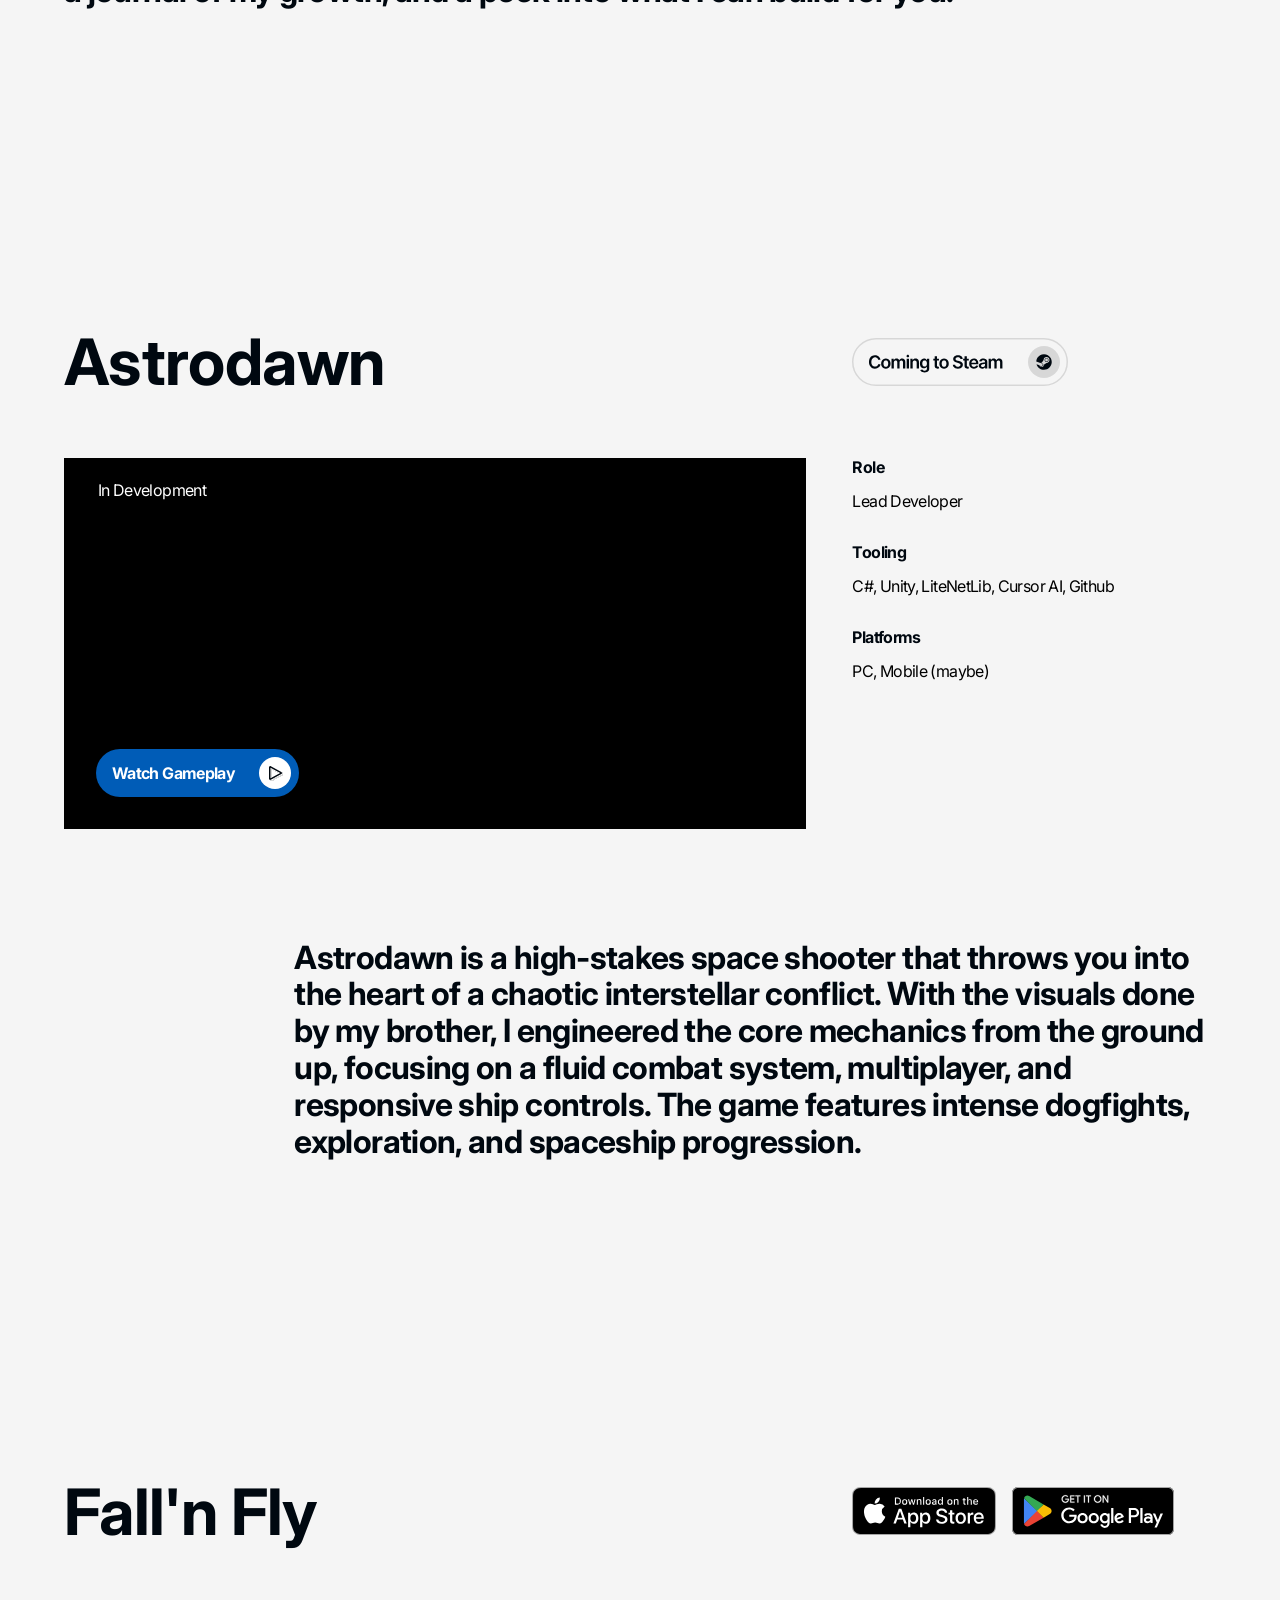
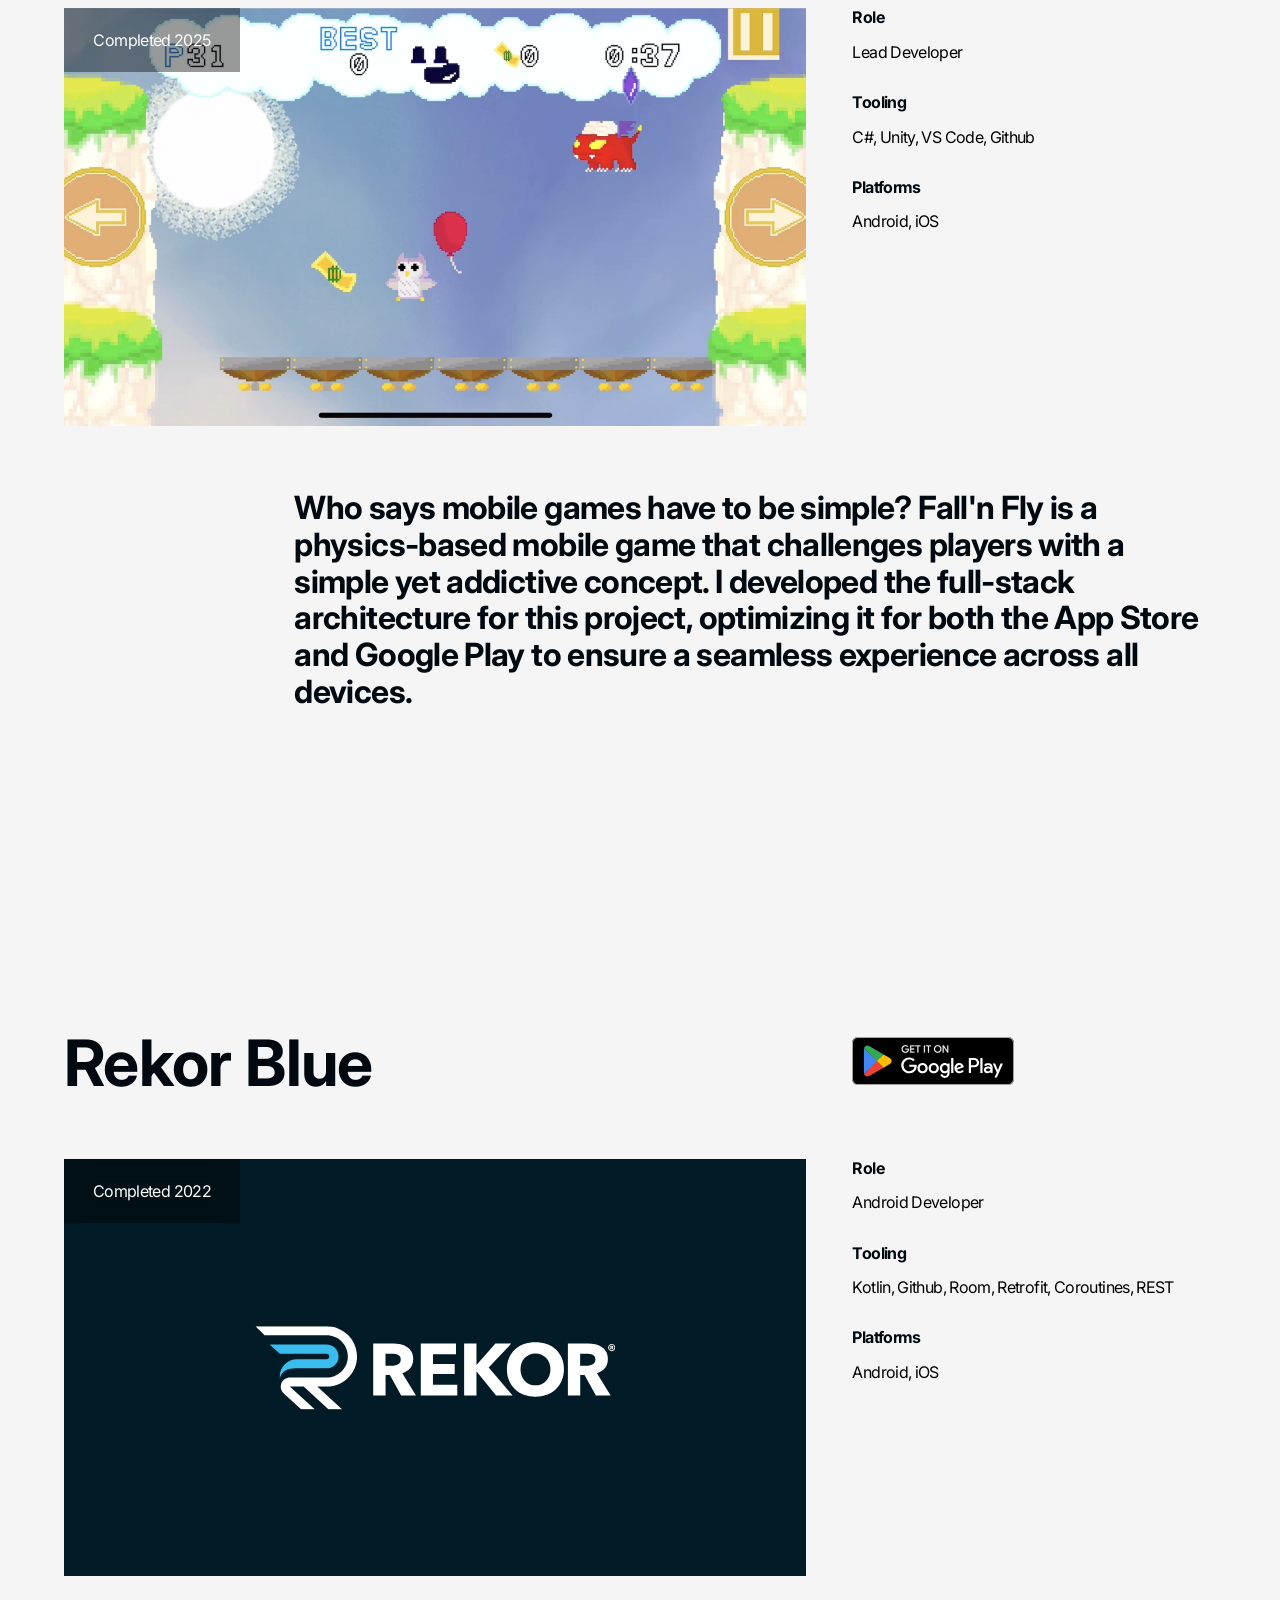
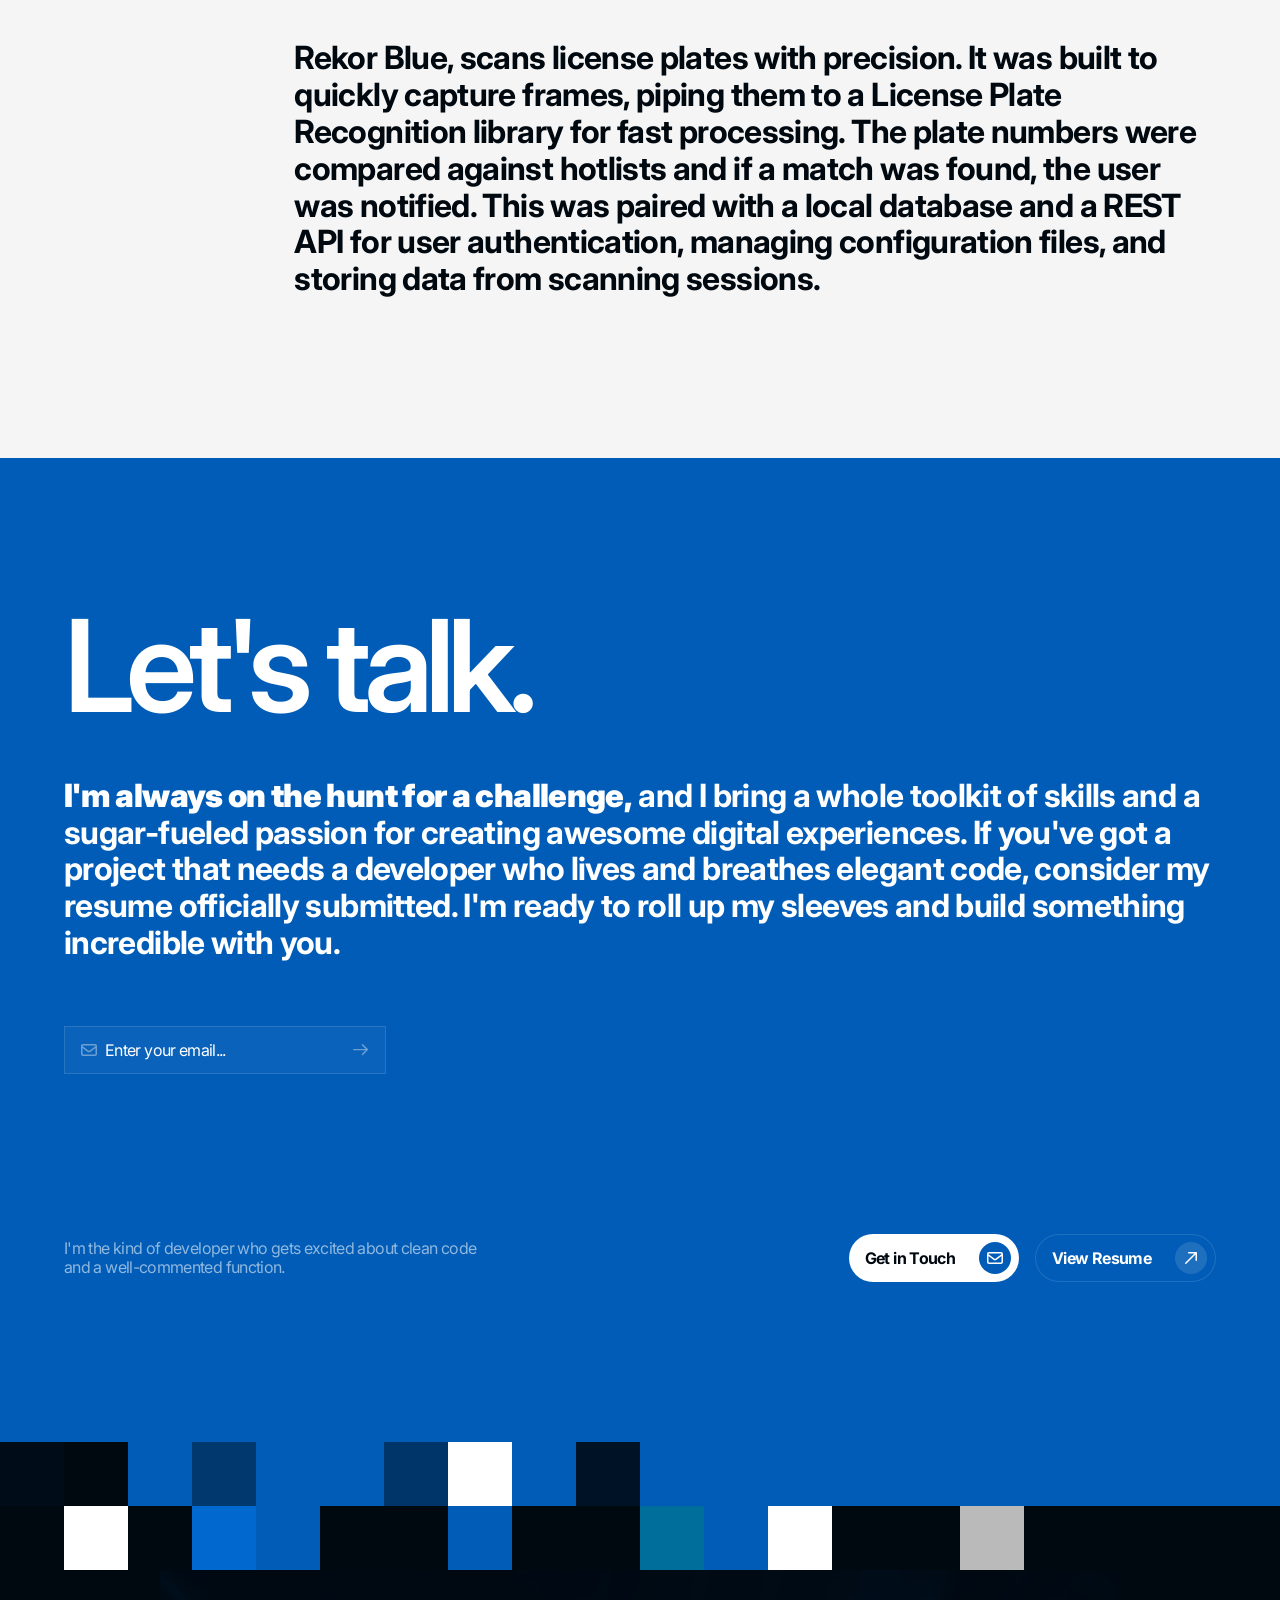
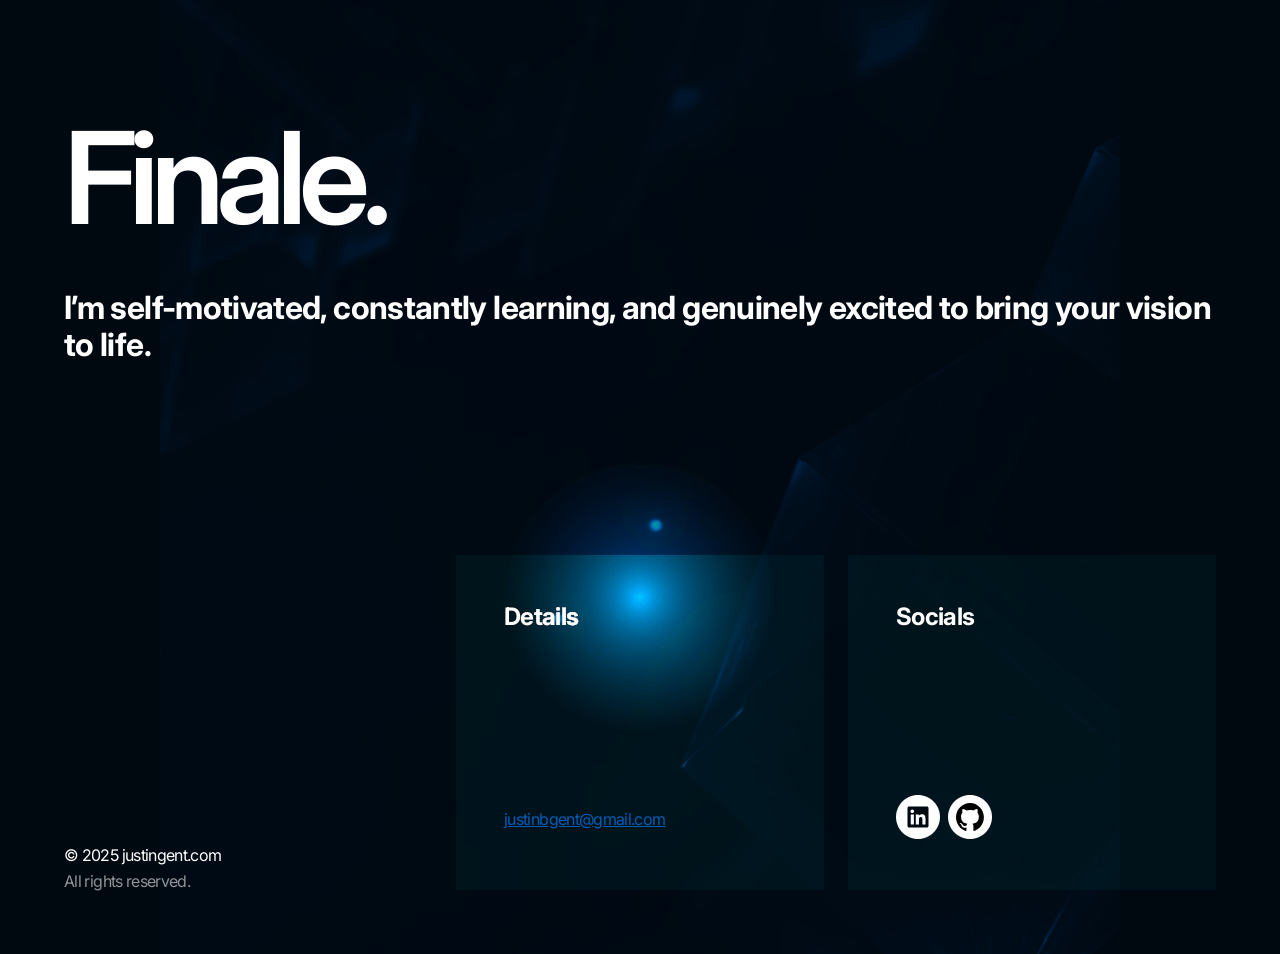
==== commit 090785b1: "Swap out old finale_bg for new webp one" ====
--- a/index.html
+++ b/index.html
@@ -436,7 +436,7 @@
         </div>
 
         <div id="finale-wrapper">
-            <img id="finale-bg-img" src="./assets/finale_bg.png" alt="Finale Image">
+            <img id="finale-bg-img" src="./assets/finale_bg.webp" alt="Finale Image">
             <div id="finale-bg-gradient-overlay"></div>
             <div id="finale-content">
                 <h1>Finale.</h1>
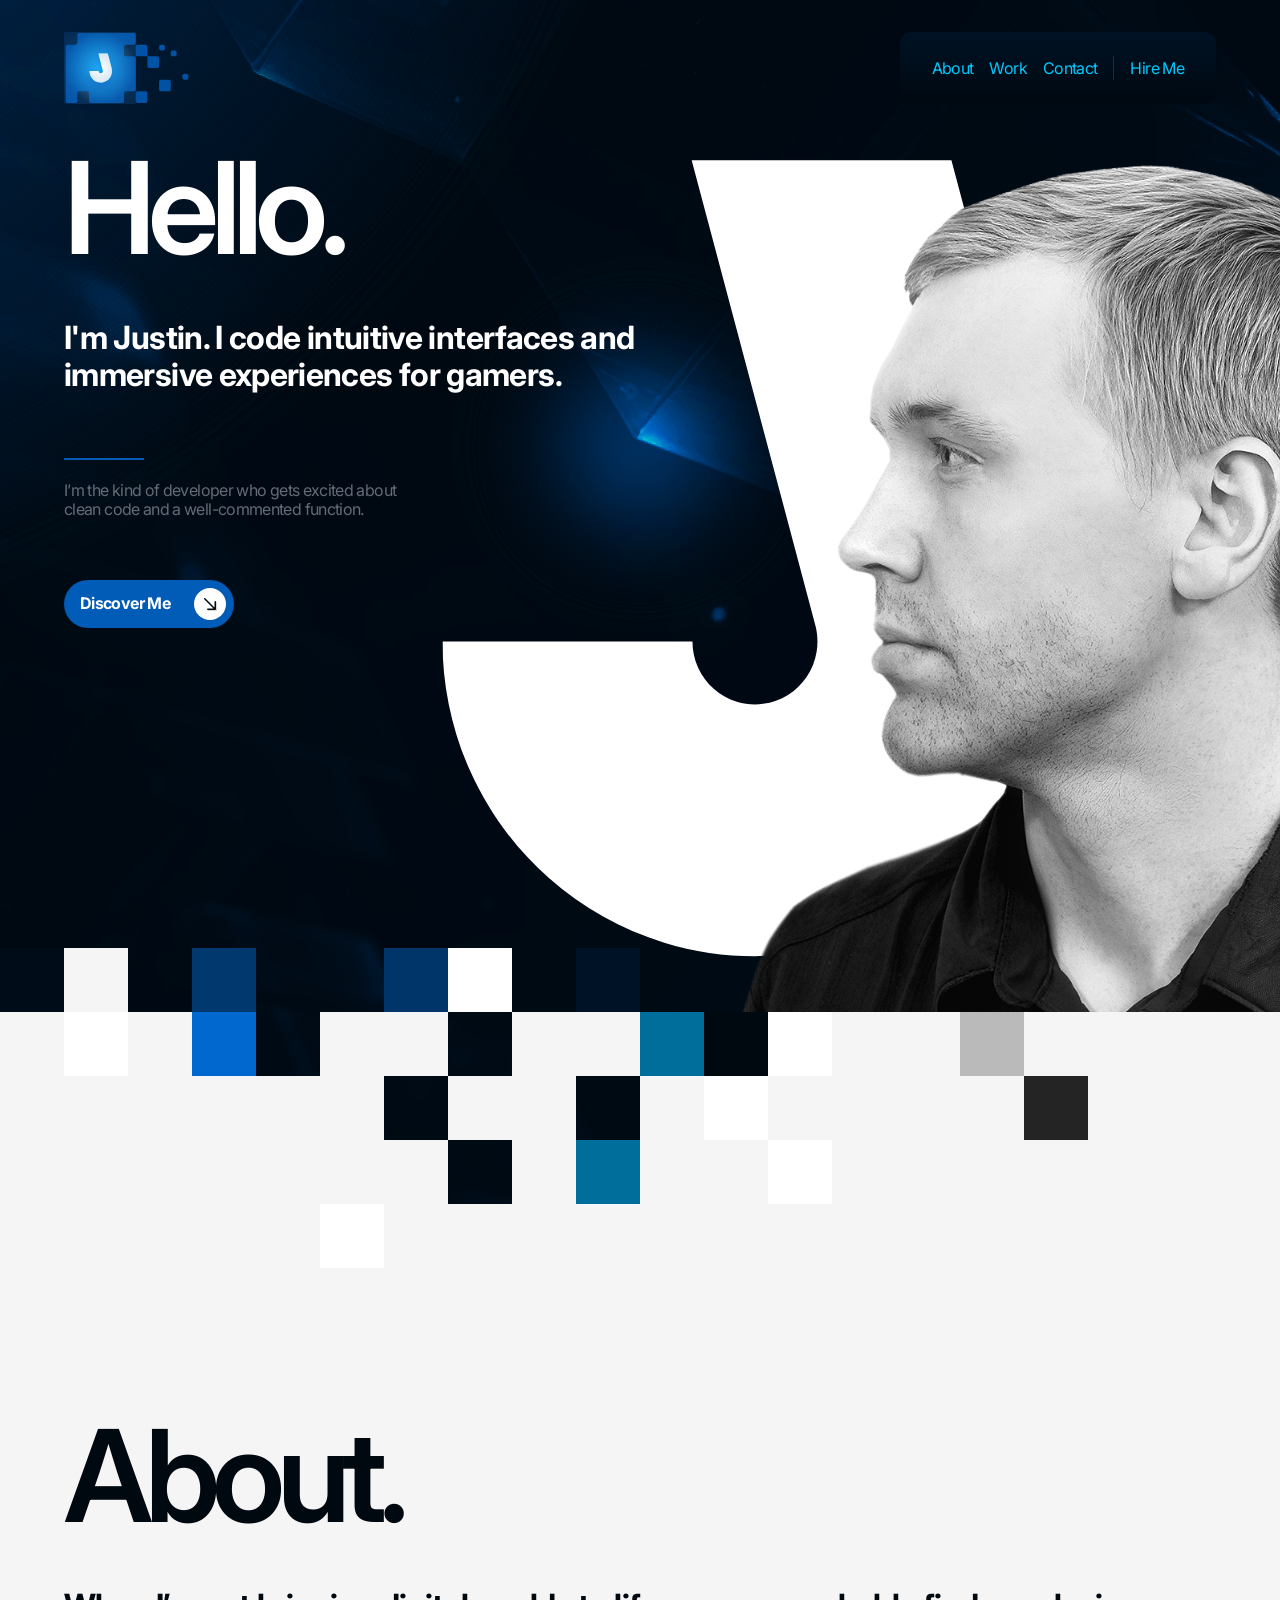
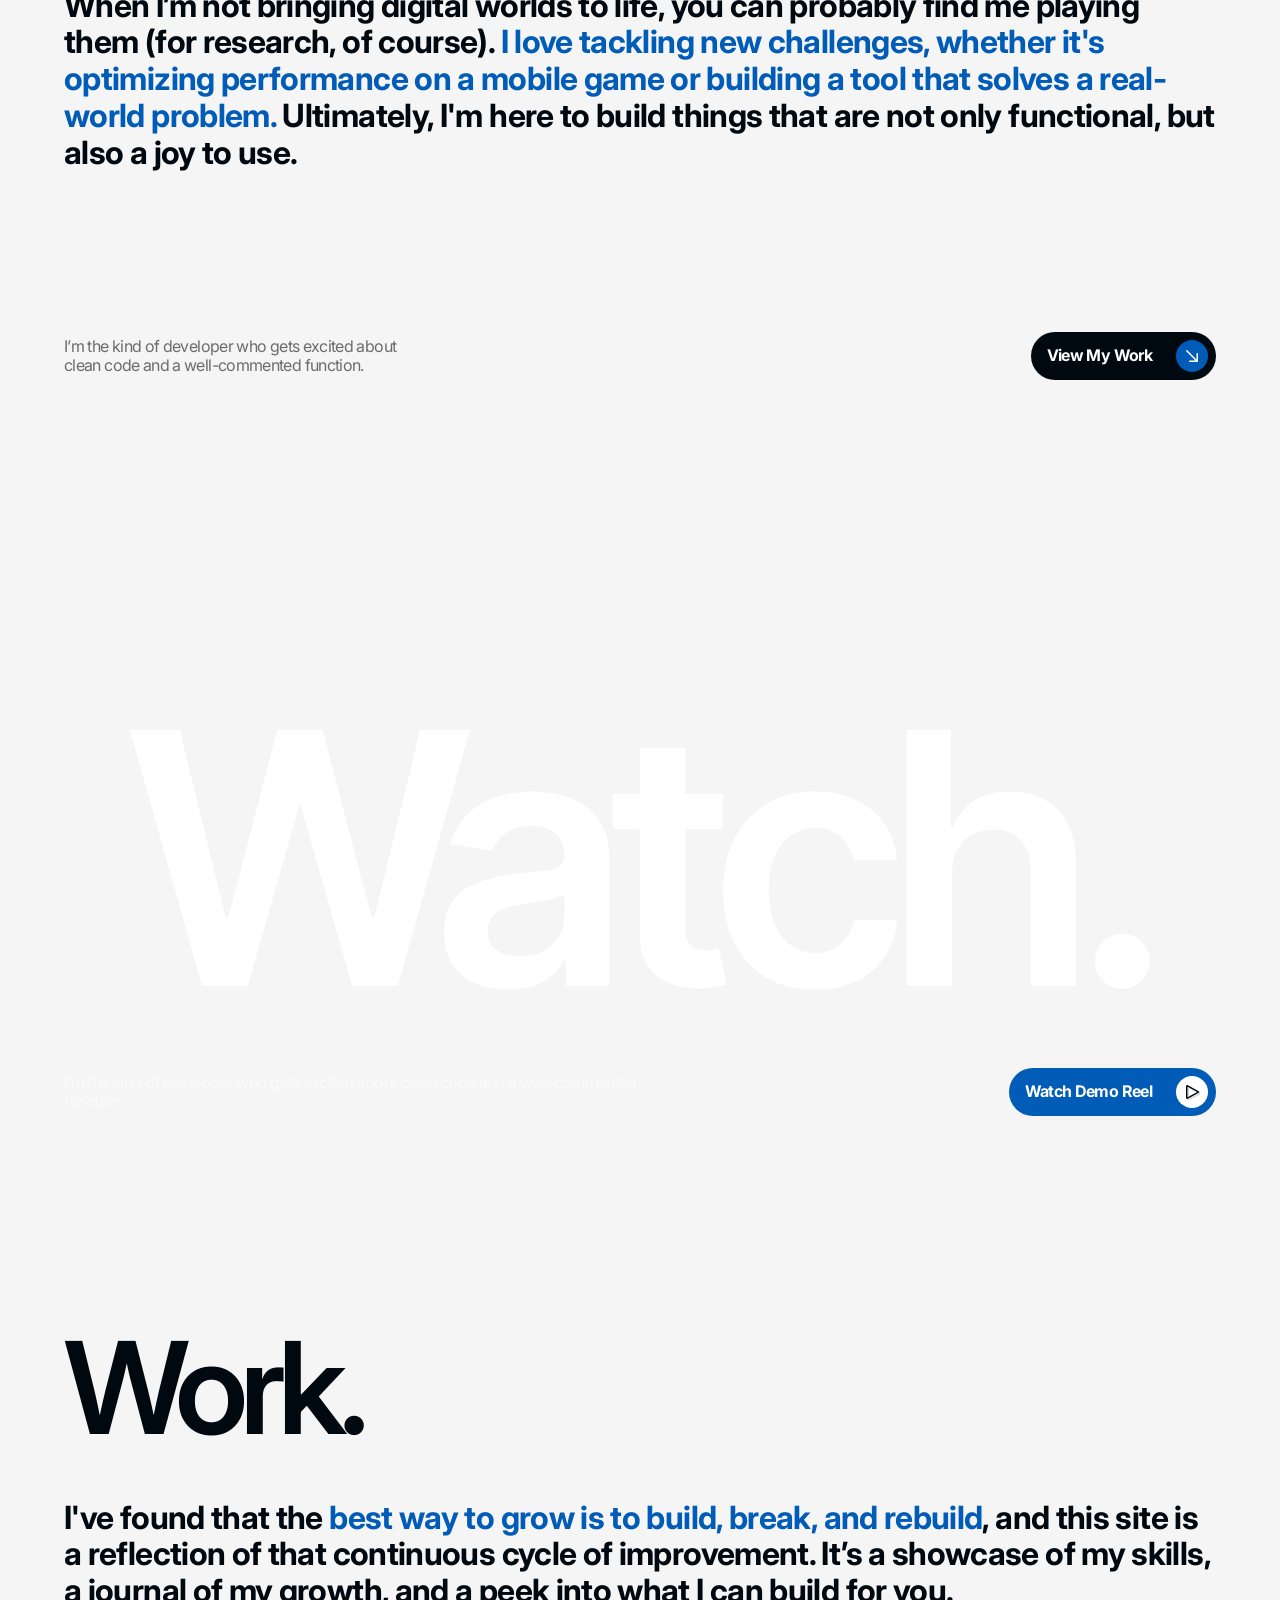
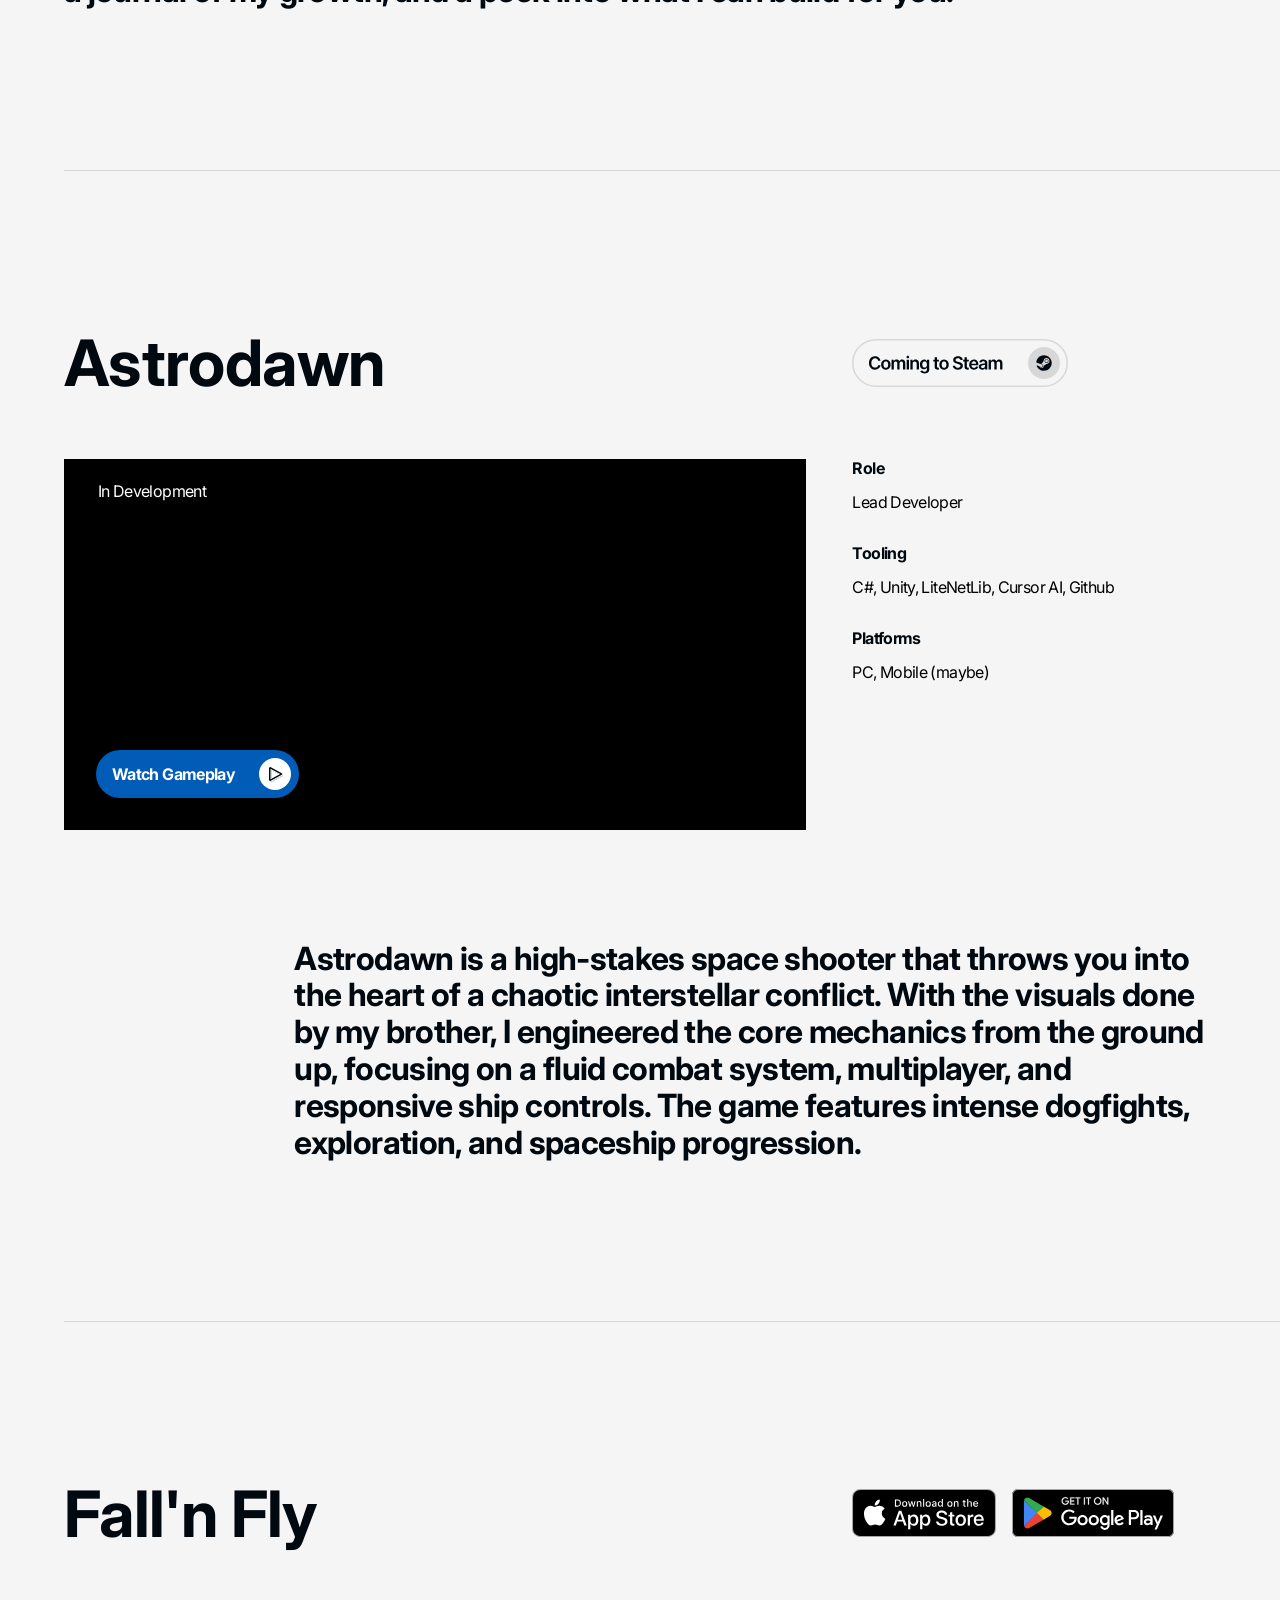
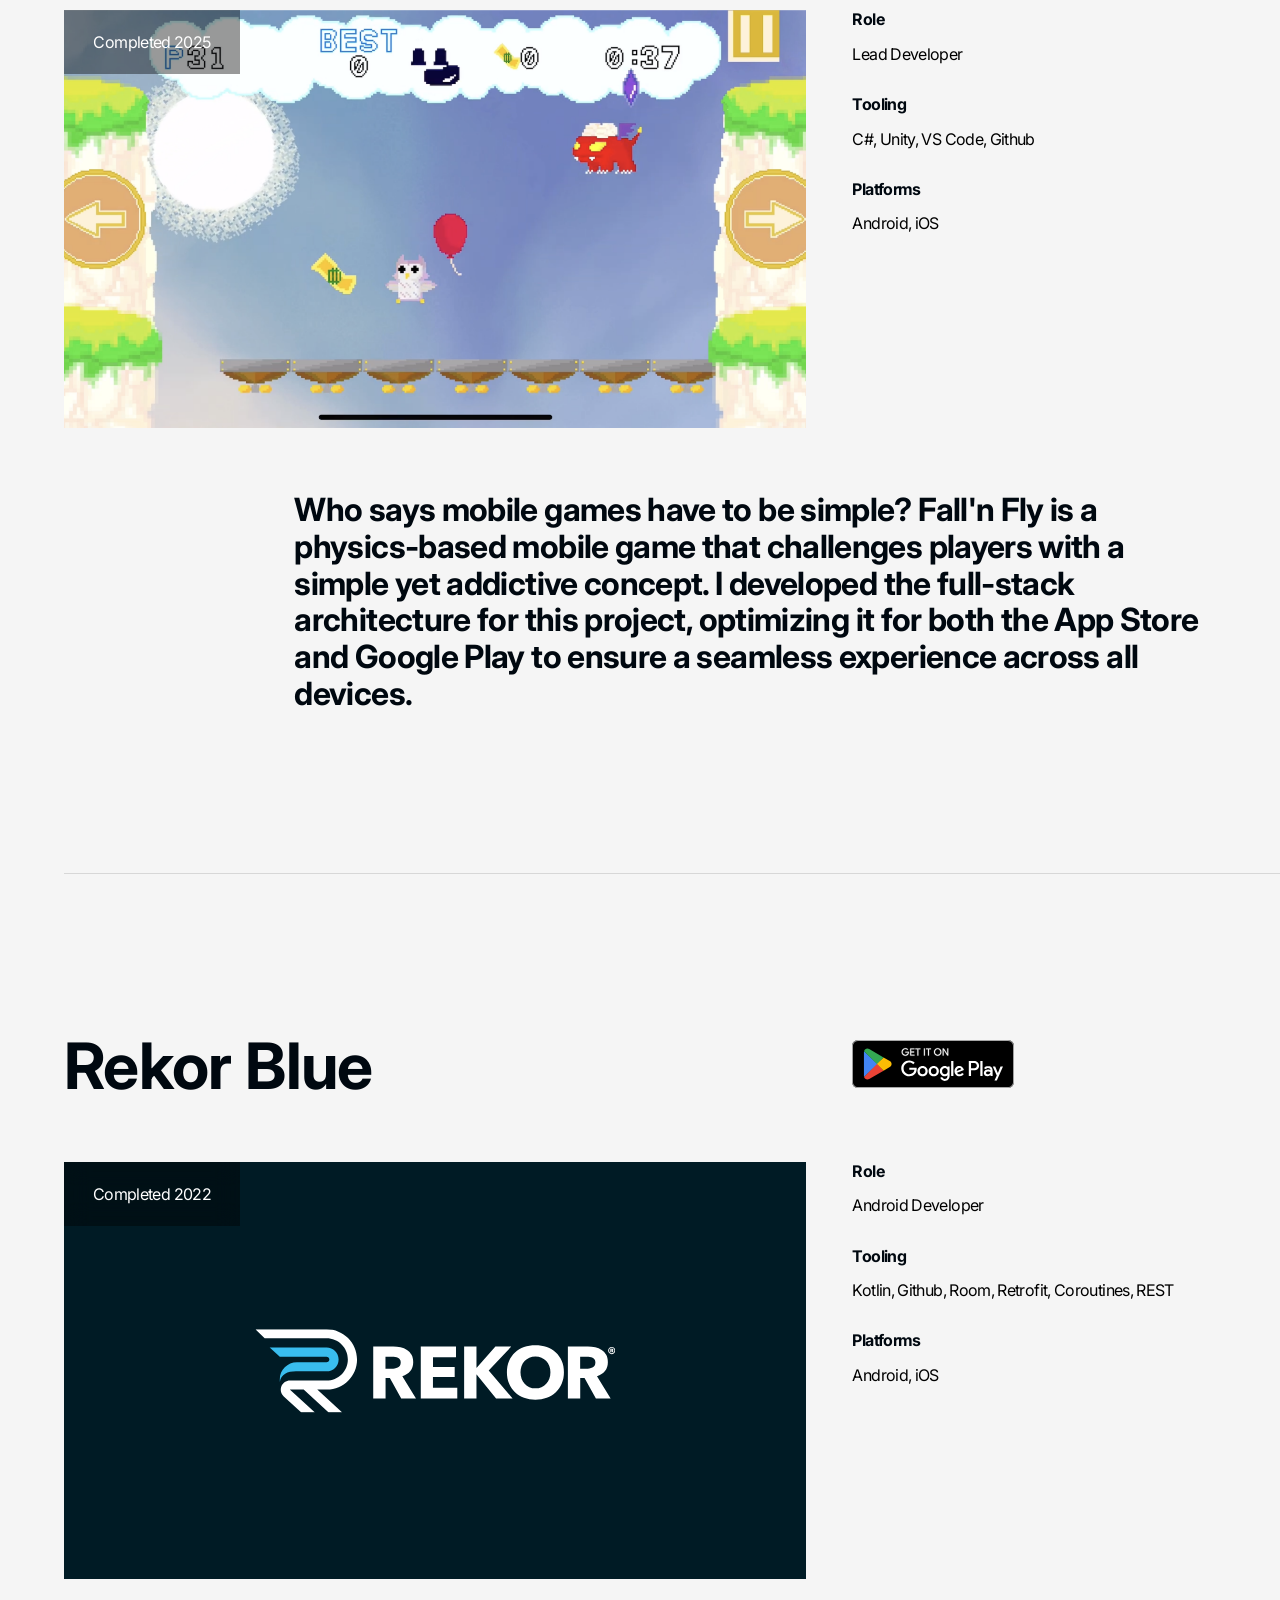
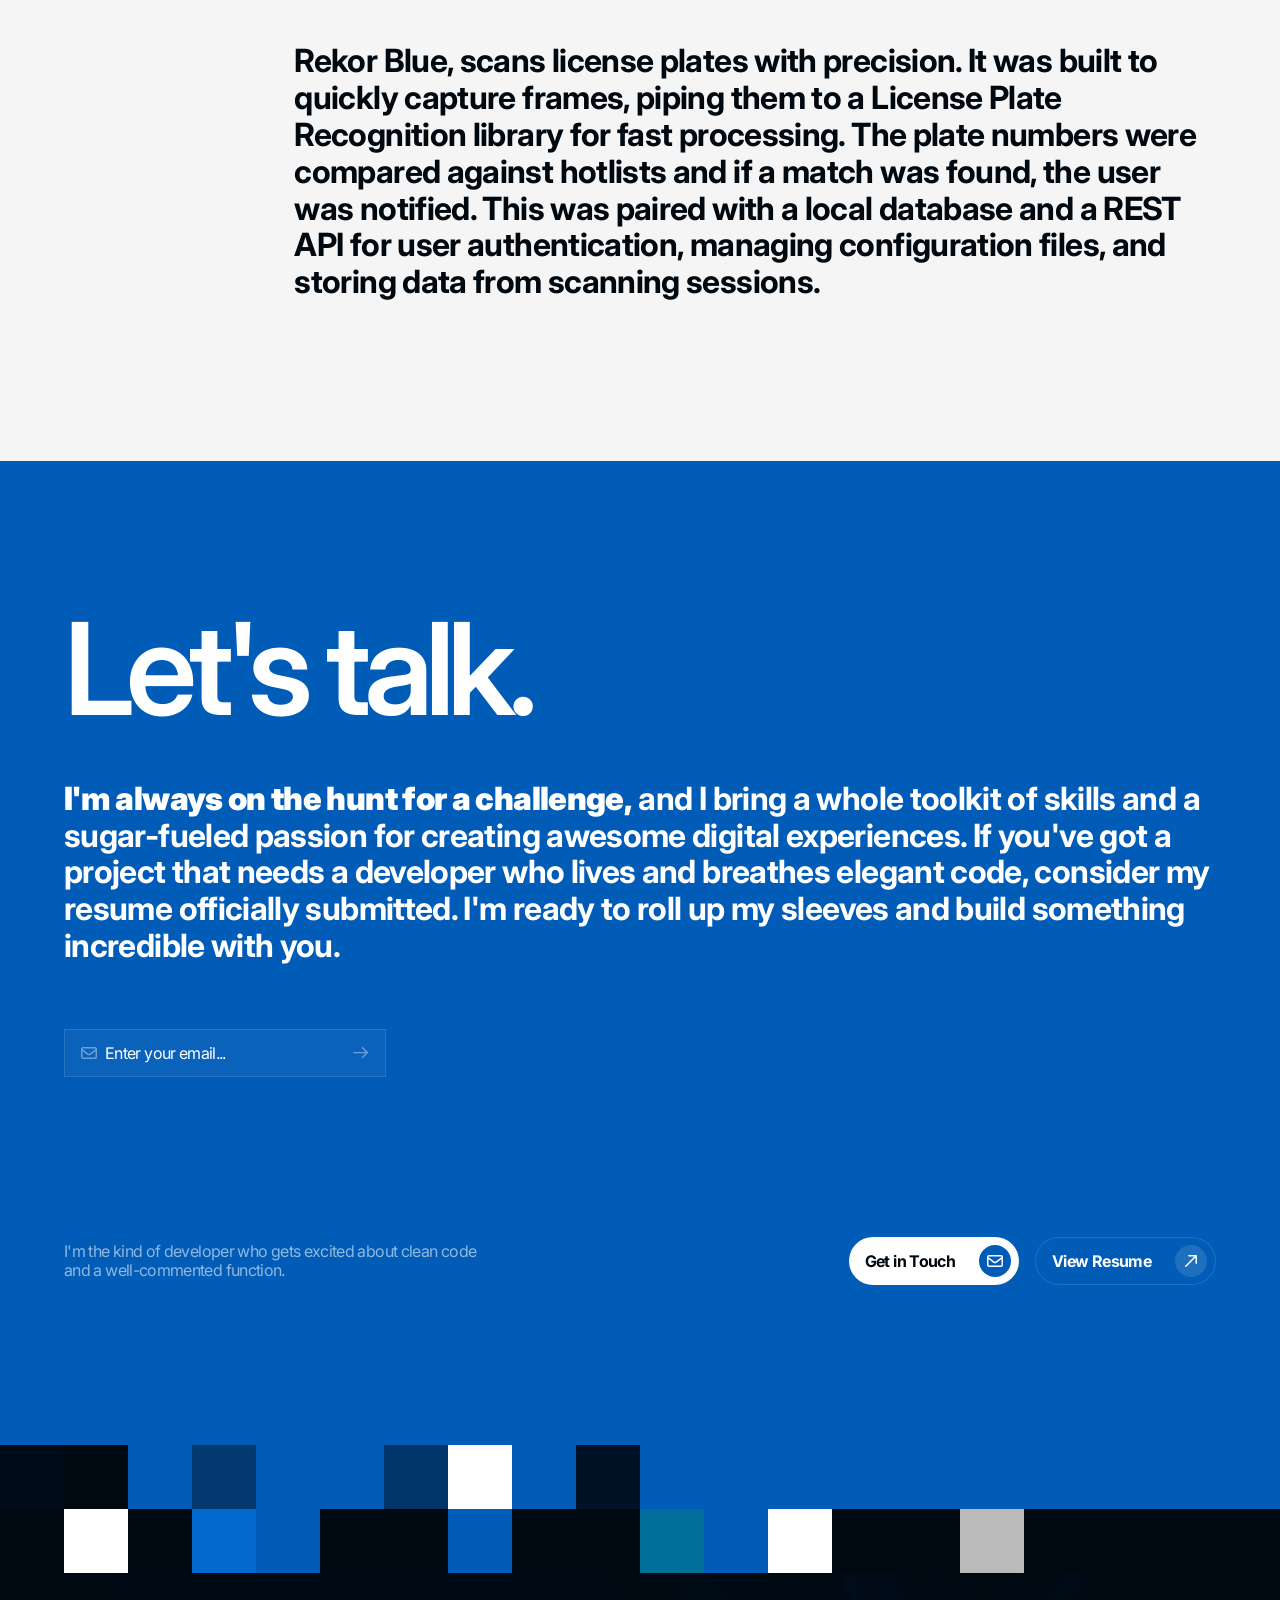
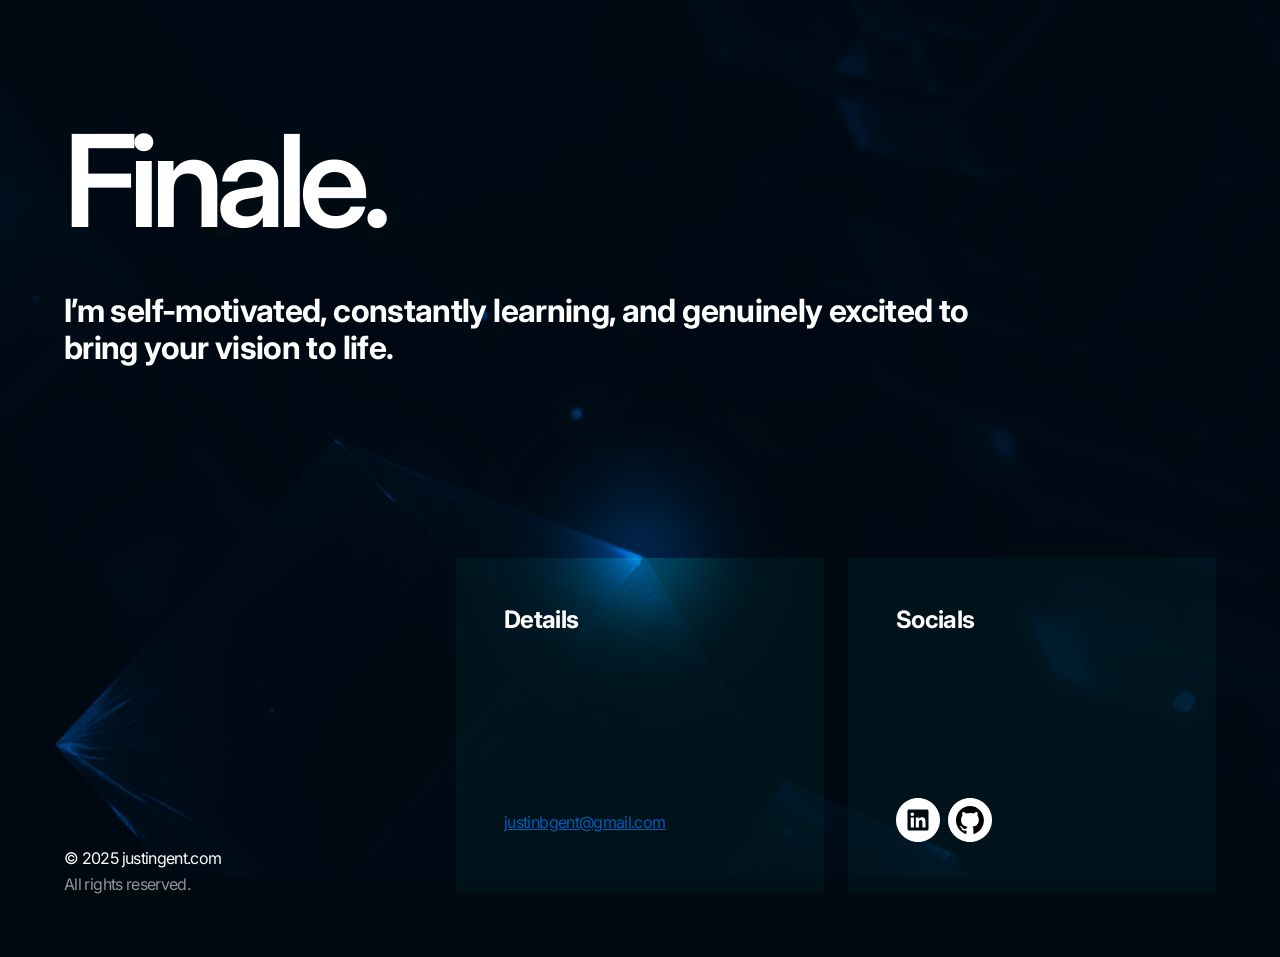
==== commit 6206fc6b: "Adjust image and gradient in finale.css, add work-divider to work.css" ====
--- a/index.html
+++ b/index.html
@@ -223,6 +223,7 @@
                             rebuild</span>, and this site is a reflection of that continuous cycle of improvement. It’s
                         a showcase of my skills, a journal of my growth, and a peek into what I can build for you.</h3>
                 </div>
+                <div id="work-divider"></div>
                 <div class="work-section">
                     <h2>Astrodawn</h2>
                     <img id="steam-button" src="./assets/steam_button.svg" alt="Steam Button">
@@ -259,6 +260,7 @@
                             controls. The game features intense dogfights, exploration, and spaceship progression.</h3>
                     </div>
                 </div>
+                <div id="work-divider"></div>
                 <div class="work-section">
                     <h2>Fall'n Fly</h2>
                     <div class="mobile-store-buttons">
@@ -304,6 +306,7 @@
                             ensure a seamless experience across all devices.</h3>
                     </div>
                 </div>
+                <div id="work-divider"></div>
                 <div class="work-section">
                     <h2>Rekor Blue</h2>
                     <div class="mobile-store-buttons">
--- a/css/logo.css
+++ b/css/logo.css
@@ -18,19 +18,19 @@
     object-fit: contain;
 }
 
-/* #gradient-overlay {
+#gradient-overlay {
     position: absolute;
     top: 0;
     left: 0;
     width: auto;
     height: 100%;
     aspect-ratio: 1;
-    background: radial-gradient(50% 50% at 50% 50%, #717171 0%, rgba(0, 0, 0, 0) 100%);
+    background: radial-gradient(50% 50% at 50% 50%, rgba(113, 113, 113, 1) 0%, rgba(0, 0, 0, 0) 100%);
     backdrop-filter: blur(2rem);
     mix-blend-mode: color-dodge;
     z-index: 300;
     pointer-events: none;
-} */
+}
 
 /*
 Change fonts:
@@ -41,5 +41,4 @@
 
 https://squoosh.app/
 
-keep text to always two lines when expanding out. So max width or something.
 */
--- a/css/hero.css
+++ b/css/hero.css
@@ -53,25 +53,27 @@
             rgba(215, 215, 215, 0.07) 80%,
             rgba(215, 215, 215, 0.02) 90%,
             rgba(0, 0, 0, 0) 100%);
-    filter: blur(30px);
+    filter: blur(2rem);
     mix-blend-mode: color-dodge;
     pointer-events: none;
     z-index: 100;
 }
 
-/* #hero-bg-gradient-overlay-top-left {
-    position: absolute;
-    left: -67.92%;
-    right: 23.19%;
-    top: -78.94%;
-    bottom: 21.06%;
-    background: radial-gradient(50% 50% at 50% 50%, #E9E9E9 0%, rgba(0, 8, 14, 0) 100%);
+#hero-bg-gradient-overlay-top-left {
+    position: absolute;
+    top: 50%;
+    left: 50%;
+    transform: translate(-100%, -100%);
+    width: 130rem;
+    height: 130rem;
+    background: radial-gradient(50% 50% at 50% 50%, rgba(215, 215, 215, 1) 0%, rgba(0, 8, 14, 0) 100%);
+    filter: blur(2rem);
     mix-blend-mode: color-dodge;
     pointer-events: none;
     z-index: 100;
 }
 
-#hero-bg-gradient-overlay-bottom {
+/* #hero-bg-gradient-overlay-bottom {
     position: absolute;
     left: -45.14%;
     right: 0.42%;
--- a/css/about.css
+++ b/css/about.css
@@ -103,10 +103,6 @@
         margin: 7rem 0;
     }
 
-    #watch-img {
-        font-size: 14rem;
-    }
-
     #about-video-button-wrapper {
         width: calc(100% - 6rem);
         bottom: 2.5rem;
@@ -142,10 +138,10 @@
 
     #about-video {
         position: relative;
-        width: auto;
-        height: 100%;
+        width: 100%;
+        height: auto;
         aspect-ratio: 13/26;
-        object-fit: none;
+        object-fit: cover;
         overflow: hidden;
     }
 
@@ -153,15 +149,12 @@
         top: 4.875rem;
         width: 87.7%;
         transform: translate(-50%, 0%);
-        margin: 0;
-        font-size: 10rem;
     }
 
     #about-video-button-wrapper {
         flex-direction: column;
         width: calc(100vw - 3rem);
         gap: 2.5rem;
-        bottom: 4rem;
     }
 
     #about-video-button-wrapper p {
--- a/css/work.css
+++ b/css/work.css
@@ -38,6 +38,13 @@
     width: 100%;
     height: fit-content;
     margin-bottom: 10rem;
+}
+
+#work-divider {
+    position: relative;
+    width: calc(100% + 4rem);
+    height: 1px;
+    background-color: rgba(0, 0, 0, 0.12);
 }
 
 .work-section {
@@ -252,6 +259,10 @@
         padding: 0 3rem;
     }
 
+    #work-divider {
+        width: calc(100% + 3rem);
+    }
+
     #work-content-header {
         margin-bottom: 6.5rem;
     }
@@ -332,6 +343,10 @@
         padding: 0 1.5rem;
     }
 
+    #work-divider {
+        width: calc(100% + 1.5rem);
+    }
+
     #work-content-header {
         margin-bottom: 4rem;
     }
--- a/css/finale.css
+++ b/css/finale.css
@@ -16,7 +16,7 @@
     height: fit-content;
     object-fit: none;
     mix-blend-mode: color-dodge;
-    transform: translate(-50%, -50%) rotate(-90deg);
+    transform: translate(-50%, -57%);
 }
 
 #finale-bg-gradient-overlay {
@@ -25,9 +25,20 @@
     height: 16.9rem;
     top: 50%;
     left: 50%;
-    transform: translate(-50%, 0);
-    background: radial-gradient(50% 50% at 50% 50%, rgba(230, 230, 230, 1) 0%, rgba(0, 0, 0, 0) 100%);
-    filter: drop-shadow(0px 4px 4px rgba(0, 0, 0, 0.25));
+    transform: translate(-50%, -18%);
+    background: radial-gradient(50% 50% at 50% 50%,
+            rgba(215, 215, 215, 1) 0%,
+            rgba(215, 215, 215, 0.96) 10%,
+            rgba(215, 215, 215, 0.85) 20%,
+            rgba(215, 215, 215, 0.72) 30%,
+            rgba(215, 215, 215, 0.58) 40%,
+            rgba(215, 215, 215, 0.43) 50%,
+            rgba(215, 215, 215, 0.28) 60%,
+            rgba(215, 215, 215, 0.15) 70%,
+            rgba(215, 215, 215, 0.07) 80%,
+            rgba(215, 215, 215, 0.02) 90%,
+            rgba(0, 0, 0, 0) 100%);
+    filter: blur(2rem) drop-shadow(0px 4px 4px rgba(0, 0, 0, 0.25));
     mix-blend-mode: color-dodge;
     pointer-events: none;
     z-index: 100;
@@ -49,6 +60,7 @@
 
 #finale-content h3 {
     margin-top: 4rem;
+    max-width: 60rem;
 }
 
 #finale-bottom {
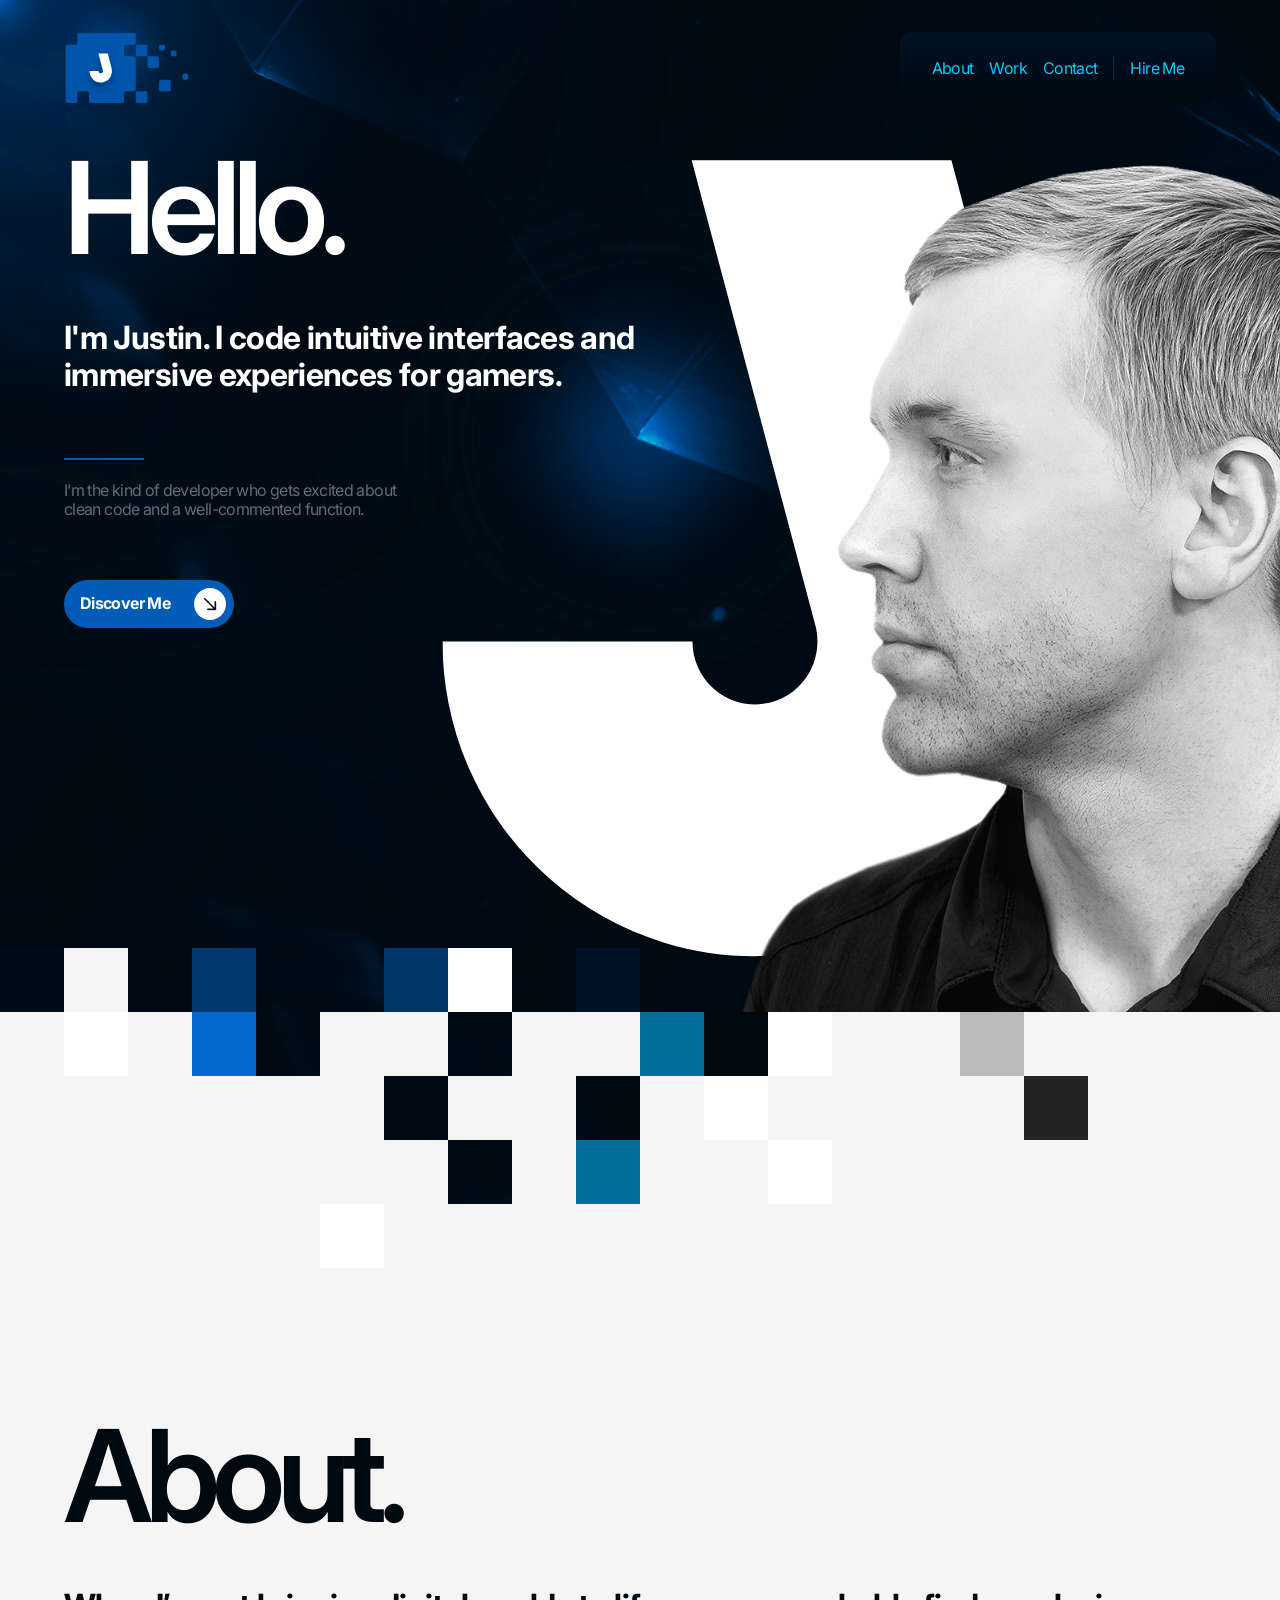
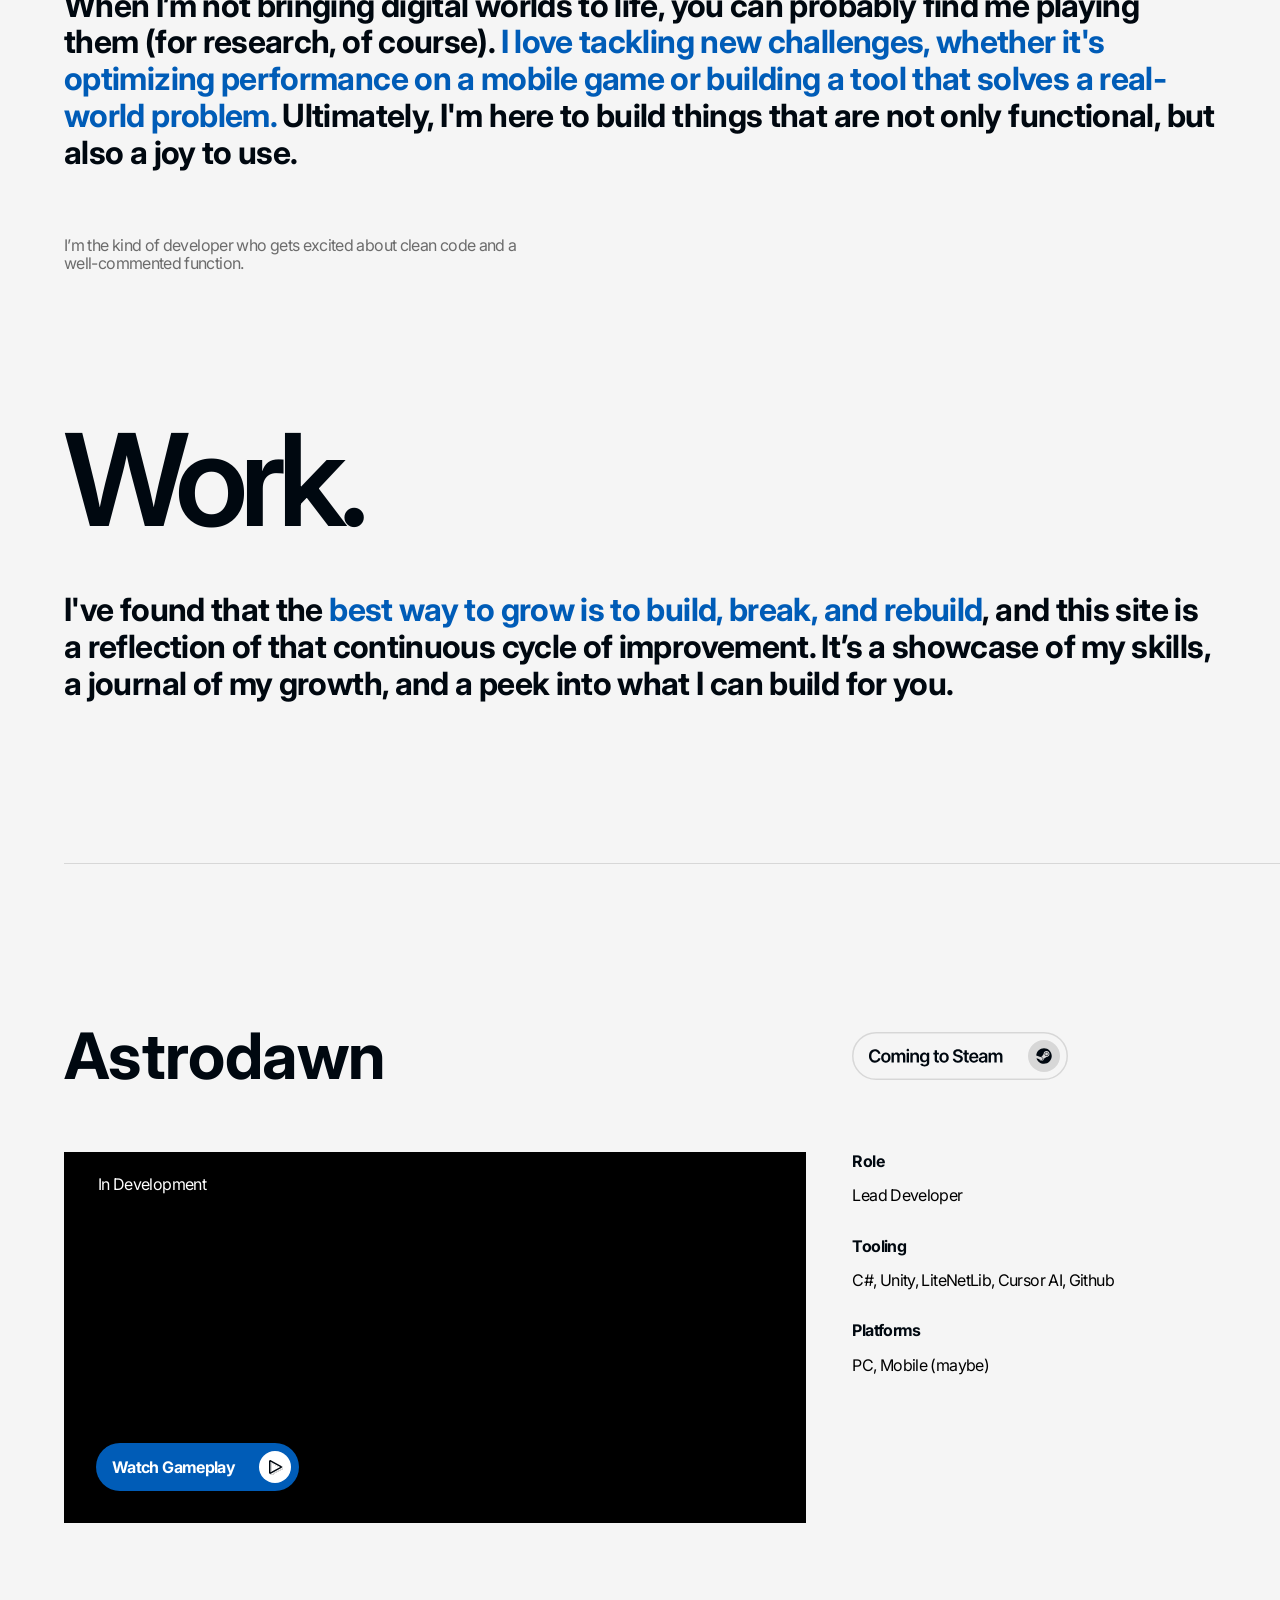
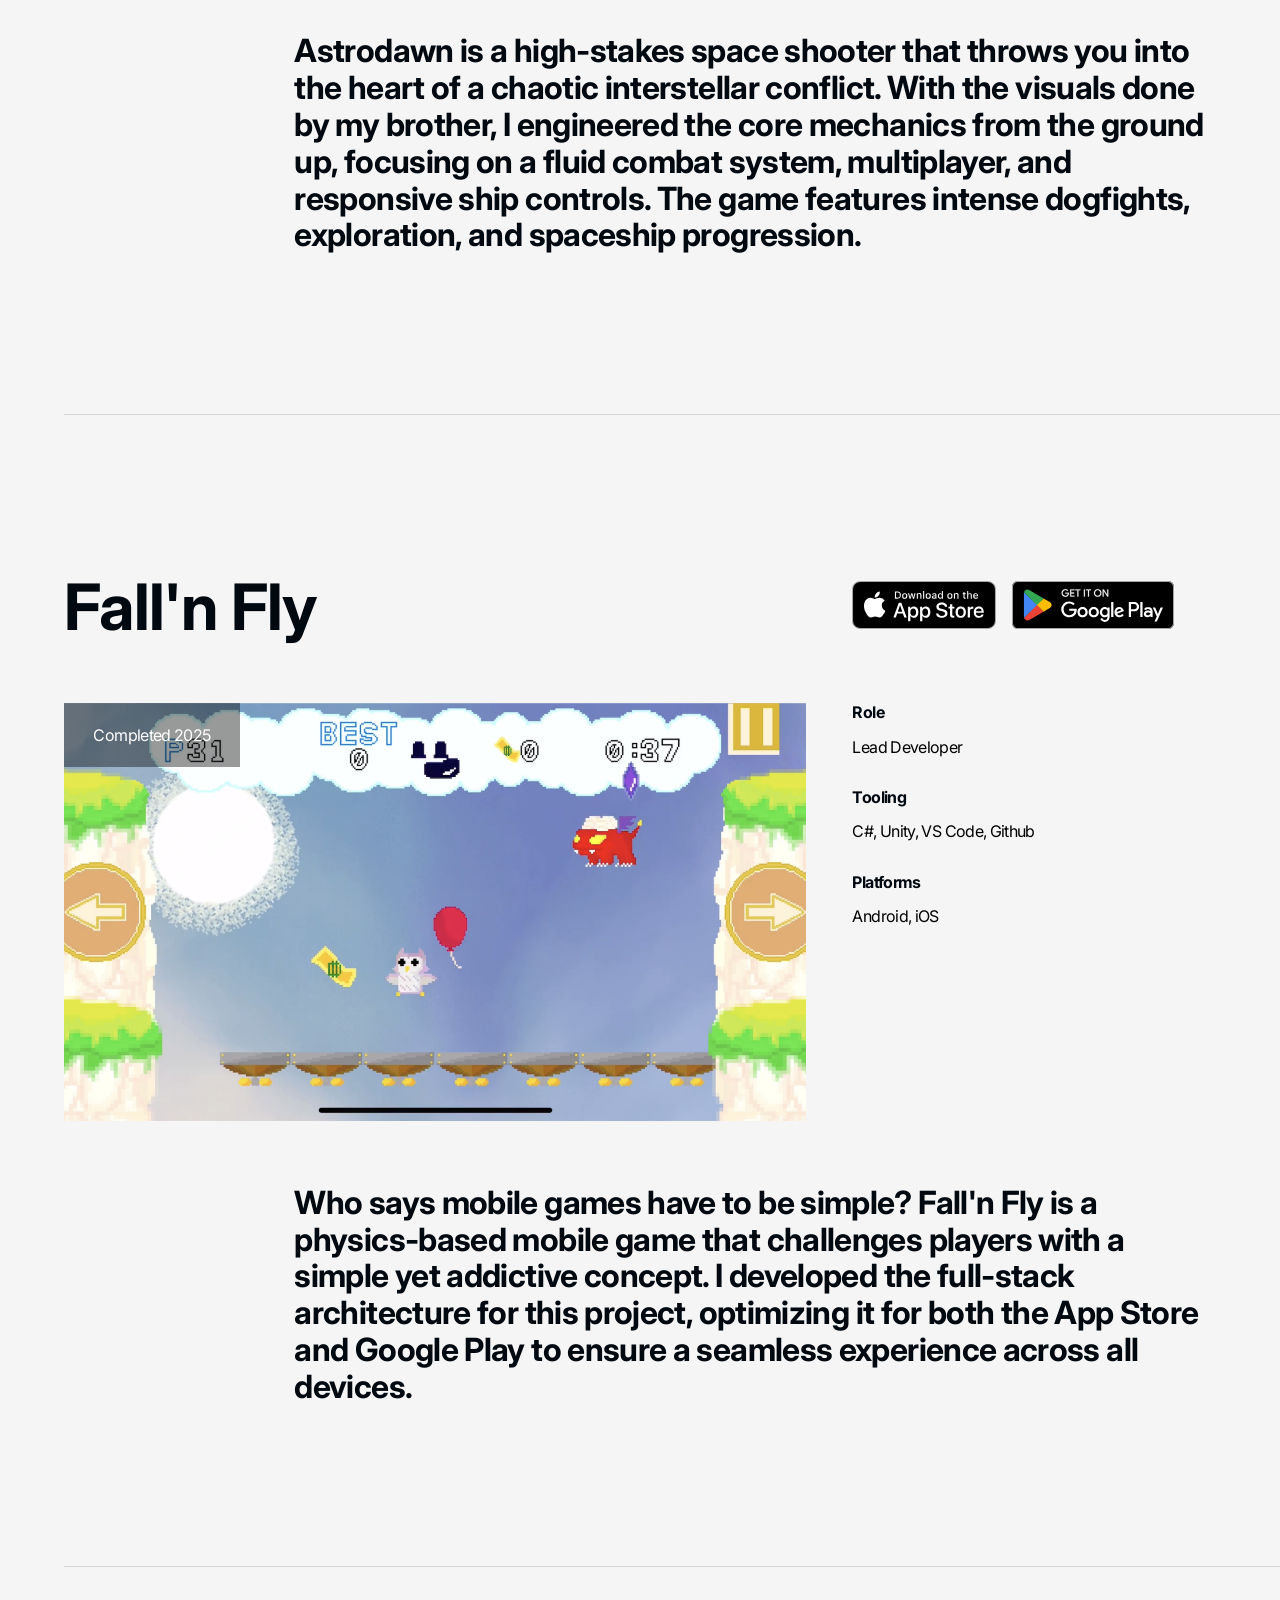
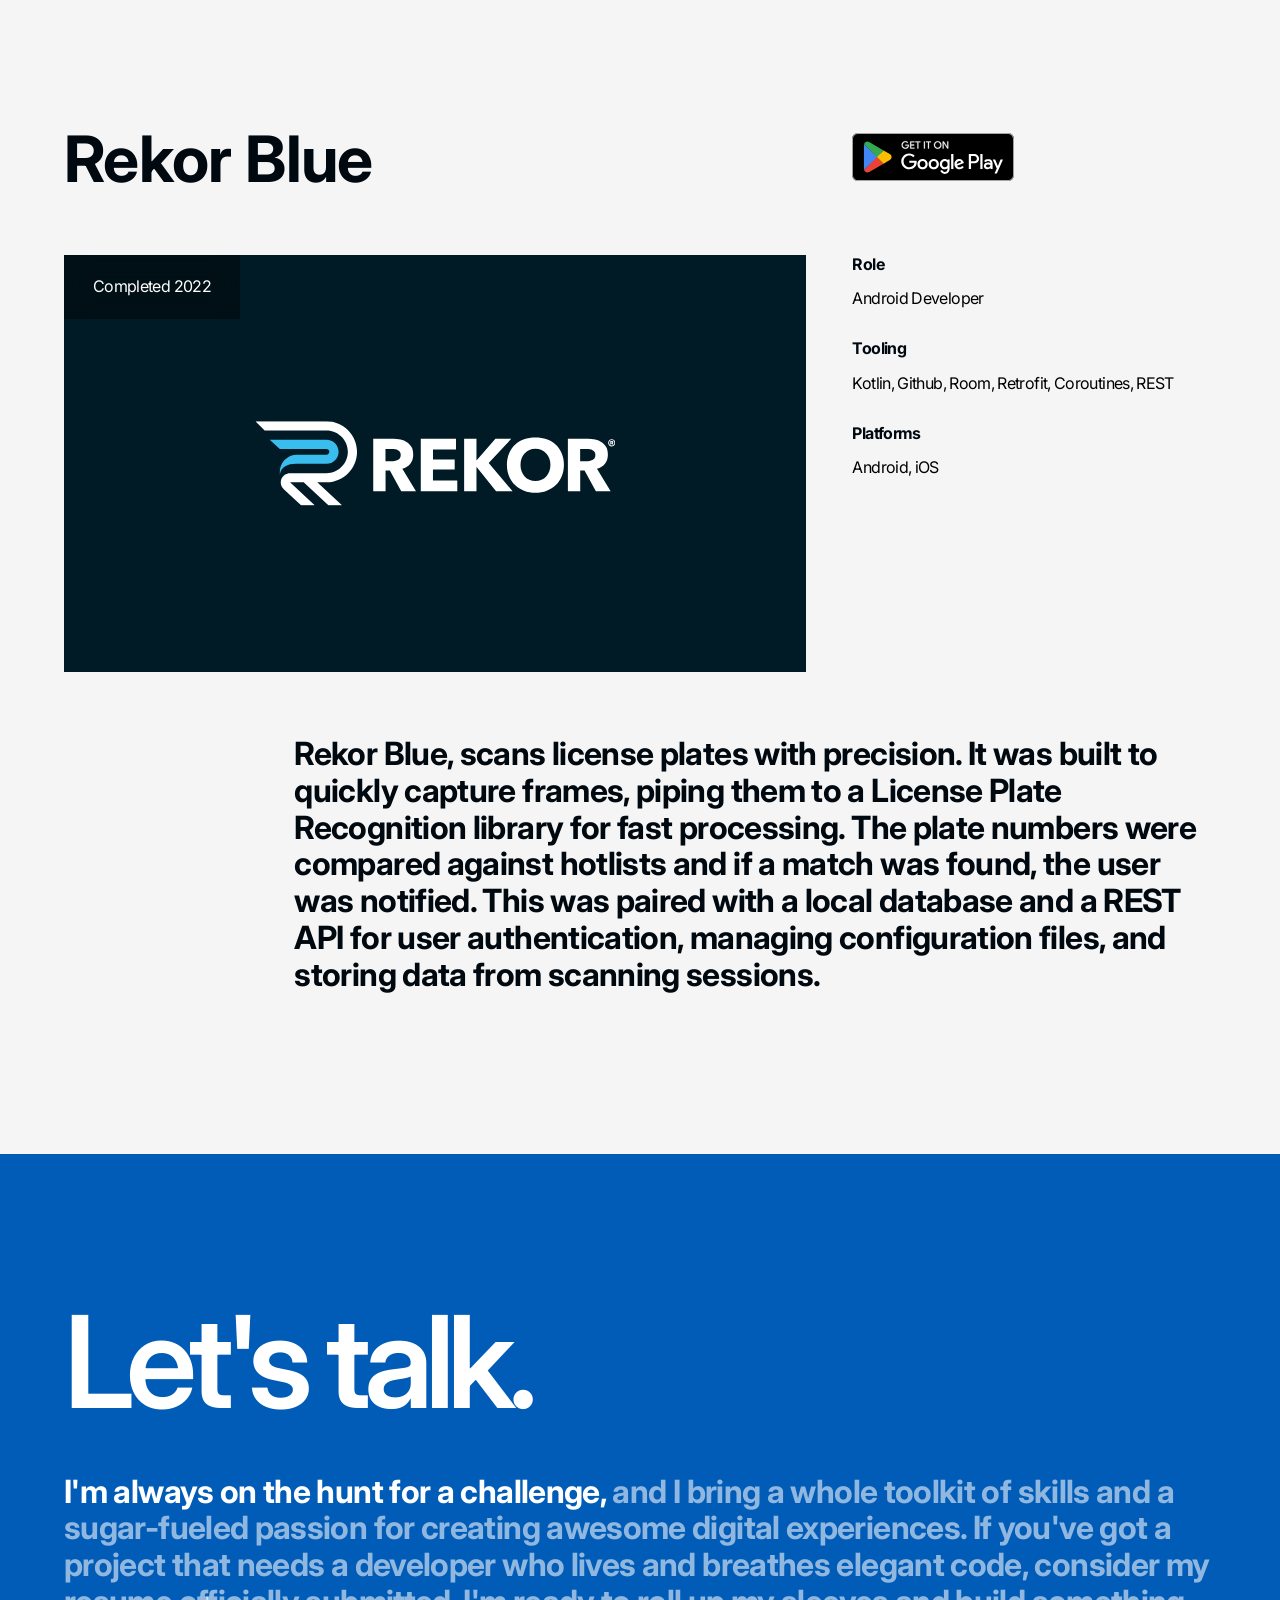
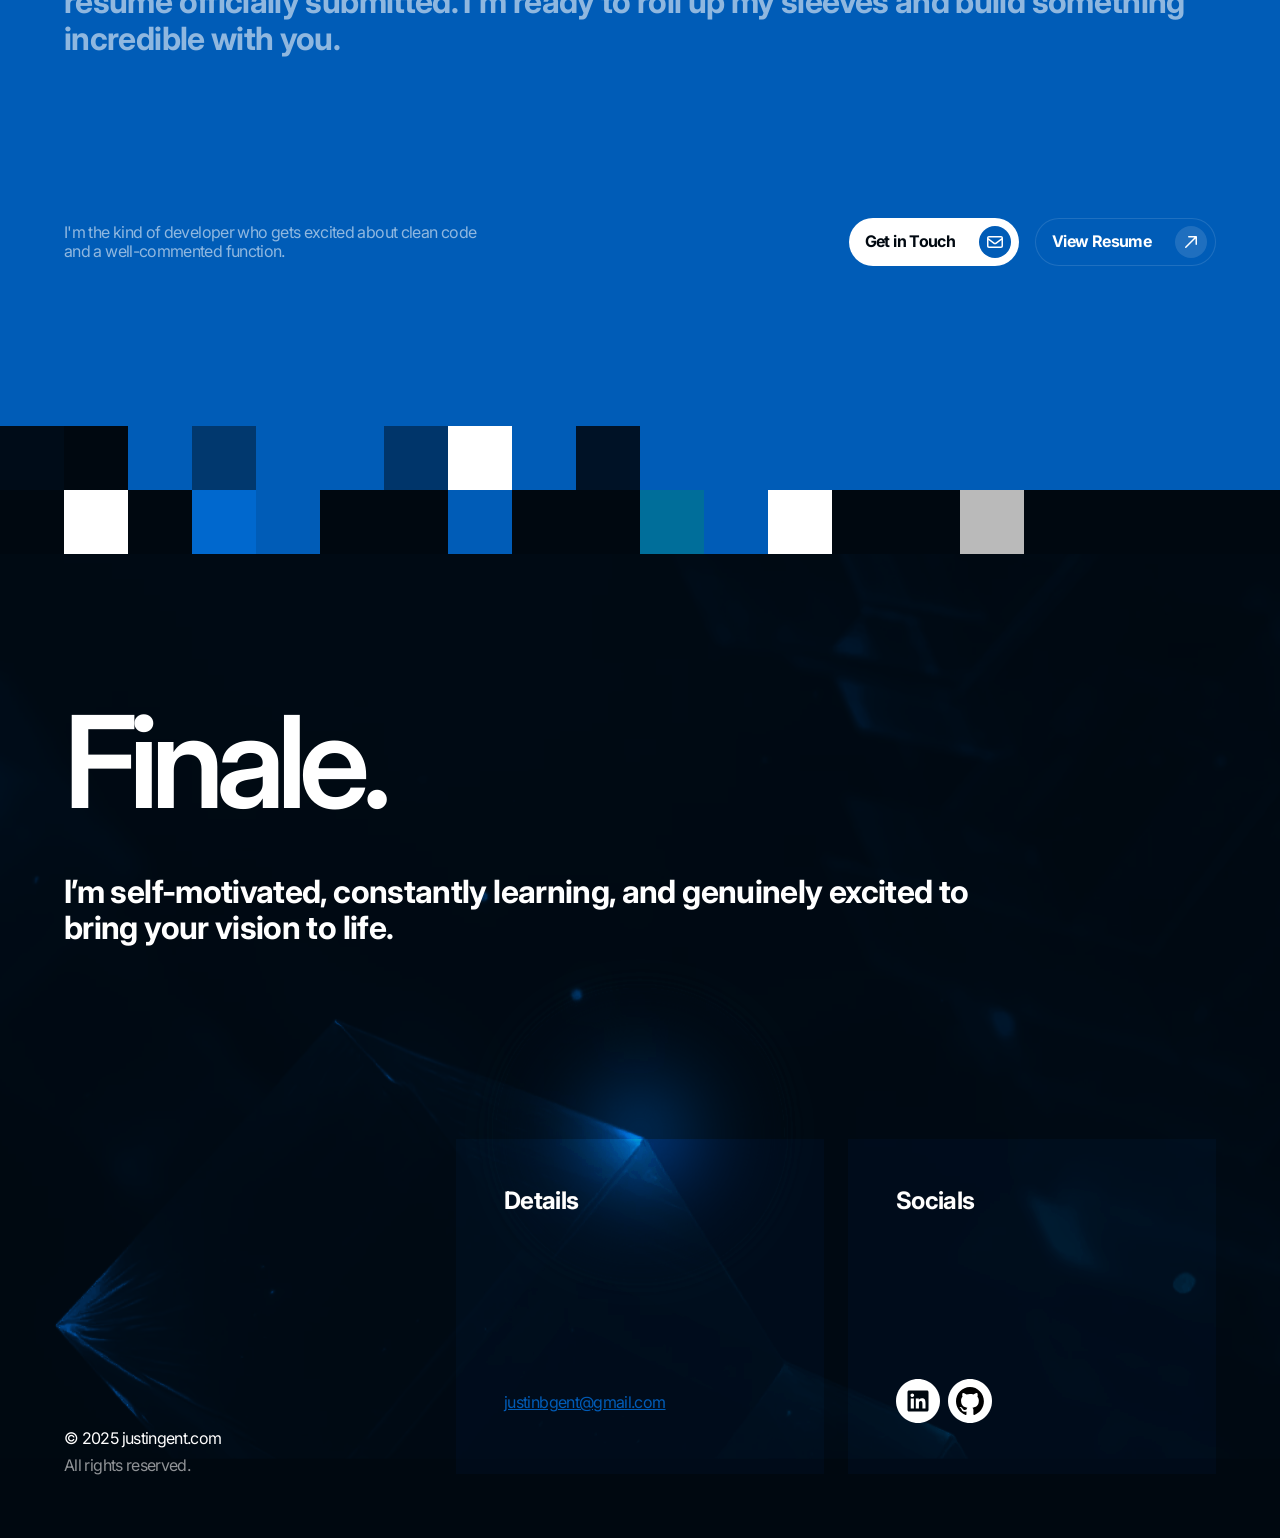
==== commit 1fcce910: "Merge pull request #1 from justinbgent/dev Dev" ====
--- a/index.html
+++ b/index.html
@@ -5,13 +5,11 @@
     <meta charset="UTF-8">
     <meta name="viewport" content="width=device-width, initial-scale=1.0">
 
-
     <title>Justin Gent</title>
     <link rel="preconnect" href="https://fonts.googleapis.com">
     <link rel="preconnect" href="https://fonts.gstatic.com" crossorigin>
-    <link
-        href="https://fonts.googleapis.com/css2?family=Inter:ital,opsz,wght@0,14..32,100..900;1,14..32,100..900&display=swap"
-        rel="stylesheet">
+    <link rel="stylesheet"
+        href="https://fonts.googleapis.com/css2?family=Inter:ital,opsz,wght@0,14..32,100..900;1,14..32,100..900&display=swap">
     <link rel="stylesheet" href="./css/normalize.css">
     <link rel="stylesheet" href="./css/pixel-blocks.css">
     <link rel="stylesheet" href="./css/base.css">
@@ -23,8 +21,11 @@
     <link rel="stylesheet" href="./css/contact.css">
     <link rel="stylesheet" href="./css/finale.css">
 
+    <!-- EmailJS SDK -->
+    <!-- <script type="text/javascript" src="https://cdn.jsdelivr.net/npm/@emailjs/browser@4/dist/email.min.js"></script> -->
     <script src="./js/navigation.js"></script>
     <script src="./js/buttons.js"></script>
+    <!-- <script src="./js/contact.js"></script> -->
 </head>
 
 <body>
@@ -32,7 +33,6 @@
         <div id="navigation">
             <div id="logo">
                 <img id="logo-img" src="./assets/logo.svg" alt="Logo">
-                <div id="gradient-overlay"></div>
             </div>
             <div id="navigation-items">
                 <div id="nav-hideable-items">
@@ -42,7 +42,7 @@
                 </div>
                 <div id="nav-visible-items">
                     <div id="divider-nav"></div>
-                    <a id="hire-me-nav" href="#finale-wrapper">Hire Me</a>
+                    <a id="hire-me-nav" href="./assets/Resume.pdf">Hire Me</a>
                     <img id="nav-menu-button" src="./assets/sandwich_padded.svg" alt="Menu Button">
                 </div>
             </div>
@@ -63,6 +63,7 @@
             </div>
             <img id="hero-bg-img" src="./assets/hero_bg.webp" alt="Hero background">
             <div id="hero-bg-gradient-overlay"></div>
+            <div id="gradient-overlay"></div>
             <div id="hero-bg-gradient-overlay-top-left"></div>
             <div id="hero-bg-gradient-overlay-bottom"></div>
             <div id="pixel-blocks-margin-top"></div>
@@ -201,7 +202,7 @@
                     </div>
                 </div>
             </div>
-            <div id="about-video-wrapper">
+            <!-- <div id="about-video-wrapper">
                 <video id="about-video" src="./assets/SI-website-video-02.mp4" muted></video>
                 <img id="watch-img" src="./assets/Watch.svg" alt="Watch.">
                 <div id="about-video-button-wrapper" class="button-layout">
@@ -212,7 +213,7 @@
                         <img src="./assets/play_graphic.svg" alt="Play Button">
                     </div>
                 </div>
-            </div>
+            </div> -->
         </div>
 
         <div id="work-wrapper">
@@ -230,12 +231,14 @@
                     <div class="section-focus">
                         <div class="section-start">
                             <div id="work-video-wrapper">
-                                <video id="work-si-video" src="./assets/SI-website-video-02.mp4" muted></video>
+                                <video id="work-si-video" src="./assets/SI-website-video-02.mp4" muted autoplay="true"
+                                    loop></video>
                                 <p>In Development</p>
-                                <div id="watch-gameplay-button" class="button">
+                                <a id="watch-gameplay-button" class="button"
+                                    href="https://www.youtube.com/watch?v=bsVMCfSxPXY">
                                     <h4>Watch Gameplay</h4>
                                     <img src="./assets/play_graphic.svg" alt="Play Button">
-                                </div>
+                                </a>
                             </div>
                         </div>
                         <div class="section-end">
@@ -363,30 +366,30 @@
         <div id="contact-wrapper">
             <div id="contact-content">
                 <h1>Let's talk.</h1>
-                <h3><strong>I'm always on the hunt for a challenge,</strong> and I bring a whole toolkit of skills
-                    and a
-                    sugar-fueled passion for creating awesome digital experiences. If you've got a project that
-                    needs a
-                    developer who lives and breathes elegant code, consider my resume officially submitted. I'm
-                    ready to
-                    roll up my sleeves and build something incredible with you.</h3>
-                <div class="input-wrapper">
+                <h3>I'm always on the hunt for a challenge, <span>and I bring a whole toolkit of skills
+                        and a
+                        sugar-fueled passion for creating awesome digital experiences. If you've got a project that
+                        needs a
+                        developer who lives and breathes elegant code, consider my resume officially submitted. I'm
+                        ready to
+                        roll up my sleeves and build something incredible with you.</span></h3>
+                <!-- <div class="input-wrapper">
                     <img id="mail-icon" src="./assets/mail_no_bg.svg" alt="Mail Button">
                     <p id="email-input" contenteditable="true">Enter your email...</p>
                     <img id="right-arrow-icon" src="./assets/right_arrow.svg" alt="Right Arrow Button">
-                </div>
+                </div> -->
                 <div id="contact-bottom">
                     <p>I'm the kind of developer who gets excited about clean code and a well-commented function.
                     </p>
                     <div id="contact-buttons">
-                        <div id="get-in-touch-button" class="button">
+                        <a id="get-in-touch-button" class="button" href="mailto:justinbgent@gmail.com">
                             <h4>Get in Touch</h4>
                             <img src="./assets/mail_blue_bg.svg" alt="Mail Button">
-                        </div>
-                        <div id="resume-button" class="button">
+                        </a>
+                        <a id="resume-button" class="button" href="./assets/Resume.pdf">
                             <h4>View Resume</h4>
                             <img src="./assets/up_right_arrow.svg" alt="Up Right Arrow Button">
-                        </div>
+                        </a>
                     </div>
                 </div>
             </div>
--- a/css/base.css
+++ b/css/base.css
@@ -114,6 +114,7 @@
     border-radius: 48px;
     cursor: pointer;
     z-index: 400;
+    text-decoration: none;
 }
 
 .button h4 {
--- a/css/logo.css
+++ b/css/logo.css
@@ -18,27 +18,18 @@
     object-fit: contain;
 }
 
-#gradient-overlay {
-    position: absolute;
-    top: 0;
-    left: 0;
-    width: auto;
-    height: 100%;
-    aspect-ratio: 1;
-    background: radial-gradient(50% 50% at 50% 50%, rgba(113, 113, 113, 1) 0%, rgba(0, 0, 0, 0) 100%);
-    backdrop-filter: blur(2rem);
-    mix-blend-mode: color-dodge;
-    z-index: 300;
-    pointer-events: none;
-}
+/*
+Hire Me button can be hidden or take someone to a calendly link or something to get a hold of me.
+Contact section can take full responsibility for contacting me if I'd like.
 
-/*
+Astrodawn video can autoplay and the watch gameplay button can take you to the gameplay youtube video.
+
+Animate pixel blocks growing into size.
+
 Change fonts:
 https://fonts.google.com/selection/embed
 https://fonts.google.com/selection?query=inter
 
-Fix spotlights/radial gradients. The above one
-
 https://squoosh.app/
 
 */
--- a/css/hero.css
+++ b/css/hero.css
@@ -37,21 +37,20 @@
     position: absolute;
     top: 50%;
     left: 50%;
-    transform: translate(-50%, -112%);
-    width: 19rem;
-    height: 19rem;
-    margin: 0 auto;
+    transform: translate(-50%, -83%);
+    width: 37rem;
+    height: 37rem;
     background: radial-gradient(50% 50% at 50% 50%,
             rgba(215, 215, 215, 1) 0%,
-            rgba(215, 215, 215, 0.96) 10%,
-            rgba(215, 215, 215, 0.85) 20%,
-            rgba(215, 215, 215, 0.72) 30%,
-            rgba(215, 215, 215, 0.58) 40%,
-            rgba(215, 215, 215, 0.43) 50%,
-            rgba(215, 215, 215, 0.28) 60%,
-            rgba(215, 215, 215, 0.15) 70%,
-            rgba(215, 215, 215, 0.07) 80%,
-            rgba(215, 215, 215, 0.02) 90%,
+            rgba(215, 215, 215, 0.96) 5%,
+            rgba(215, 215, 215, 0.85) 10%,
+            rgba(215, 215, 215, 0.72) 15%,
+            rgba(215, 215, 215, 0.58) 20%,
+            rgba(215, 215, 215, 0.43) 25%,
+            rgba(215, 215, 215, 0.28) 30%,
+            rgba(215, 215, 215, 0.15) 35%,
+            rgba(215, 215, 215, 0.07) 40%,
+            rgba(215, 215, 215, 0.02) 45%,
             rgba(0, 0, 0, 0) 100%);
     filter: blur(2rem);
     mix-blend-mode: color-dodge;
@@ -59,15 +58,37 @@
     z-index: 100;
 }
 
+#gradient-overlay {
+    position: absolute;
+    top: 0%;
+    left: 5%;
+    width: 6.5rem;
+    height: 6.5rem;
+    background: radial-gradient(50% 50% at 50% 50%, rgba(113, 113, 113, 1) 0%, rgba(0, 0, 0, 0) 100%);
+    mix-blend-mode: color-dodge;
+    z-index: 100;
+    pointer-events: none;
+}
+
 #hero-bg-gradient-overlay-top-left {
     position: absolute;
-    top: 50%;
-    left: 50%;
-    transform: translate(-100%, -100%);
-    width: 130rem;
-    height: 130rem;
-    background: radial-gradient(50% 50% at 50% 50%, rgba(215, 215, 215, 1) 0%, rgba(0, 8, 14, 0) 100%);
-    filter: blur(2rem);
+    top: 0%;
+    left: 0%;
+    transform: translate(-50%, -50%);
+    width: 145cqw;
+    height: 145cqw;
+    background: radial-gradient(50% 50% at 50% 50%,
+            rgba(230, 230, 230, 1) 0%,
+            rgba(200, 200, 200, 0.96) 5%,
+            rgba(200, 200, 200, 0.85) 10%,
+            rgba(200, 200, 200, 0.72) 15%,
+            rgba(200, 200, 200, 0.58) 20%,
+            rgba(200, 200, 200, 0.43) 25%,
+            rgba(200, 200, 200, 0.28) 30%,
+            rgba(200, 200, 200, 0.15) 35%,
+            rgba(200, 200, 200, 0.07) 40%,
+            rgba(200, 200, 200, 0.02) 45%,
+            rgba(0, 8, 14, 0) 100%);
     mix-blend-mode: color-dodge;
     pointer-events: none;
     z-index: 100;
@@ -227,7 +248,7 @@
         /* If two absolutes in the same container share the same top/left value
         they'll adjust with each other maintaining the same relative space as the
         container resizes. */
-        transform: translate(-50%, 100%);
+        transform: translate(-50%, 28%);
     }
 
     #hero-text {
--- a/css/about.css
+++ b/css/about.css
@@ -28,7 +28,9 @@
 #about-content-button-wrapper {
     width: 100%;
     height: fit-content;
-    margin: 10rem 0;
+    /*Used when demo-reel is visible*/
+    /* margin: 10rem 0; */
+    margin-top: 4rem;
 }
 
 #about-content-button-wrapper .button {
@@ -36,13 +38,18 @@
 }
 
 #about-content-button-wrapper p {
-    width: 22.5rem;
+    width: 100%;
     height: fit-content;
+    max-width: 30rem;
     margin: auto 0;
     color: rgba(0, 0, 0, 0.56);
 }
 
-#about-video-wrapper {
+#view-my-work-button {
+    display: none;
+}
+
+/* #about-video-wrapper {
     position: relative;
     display: flex;
     flex-direction: column;
@@ -84,7 +91,7 @@
 
 #about-video-button-wrapper p {
     color: rgba(255, 255, 255, 0.56);
-}
+} */
 
 /* Tablet */
 @media (max-width: 991px) {
@@ -100,13 +107,15 @@
     #about-content-button-wrapper {
         width: 100%;
         height: fit-content;
-        margin: 7rem 0;
+        /*Used when demo-reel is visible*/
+        /* margin: 7rem 0; */
+        margin-top: 4rem;
     }
 
-    #about-video-button-wrapper {
+    /* #about-video-button-wrapper {
         width: calc(100% - 6rem);
         bottom: 2.5rem;
-    }
+    } */
 }
 
 /* Mobile (May actually want this a bit smaller in width) */
@@ -123,12 +132,14 @@
     #about-content-button-wrapper {
         width: 100%;
         height: fit-content;
-        margin: 4rem 0;
+        /*Used when demo-reel is visible*/
+        /* margin: 4rem 0; */
+        margin-top: 2.25rem;
         flex-direction: column;
         gap: 2.5rem;
     }
 
-    #about-video-wrapper {
+    /* #about-video-wrapper {
         position: relative;
         display: flex;
         flex-direction: column;
@@ -160,5 +171,5 @@
     #about-video-button-wrapper p {
         width: 100%;
         text-align: center;
-    }
+    } */
 }
--- a/css/contact.css
+++ b/css/contact.css
@@ -23,7 +23,12 @@
 
 #contact-content h3 {
     margin-top: 4rem;
-    margin-bottom: 4rem;
+    /*margin gone while input-wrapper class isn't used in html*/
+    /* margin-bottom: 4rem; */
+}
+
+#contact-content h3 span {
+    color: rgba(255, 255, 255, 0.56);
 }
 
 #contact-bottom {
--- a/css/finale.css
+++ b/css/finale.css
@@ -140,7 +140,7 @@
     left: 0;
     width: 100%;
     height: 100%;
-    background-color: rgba(255, 255, 255, 0.04);
+    background-color: rgba(255, 230, 255, 0.04);
     mix-blend-mode: color-dodge;
 }
 
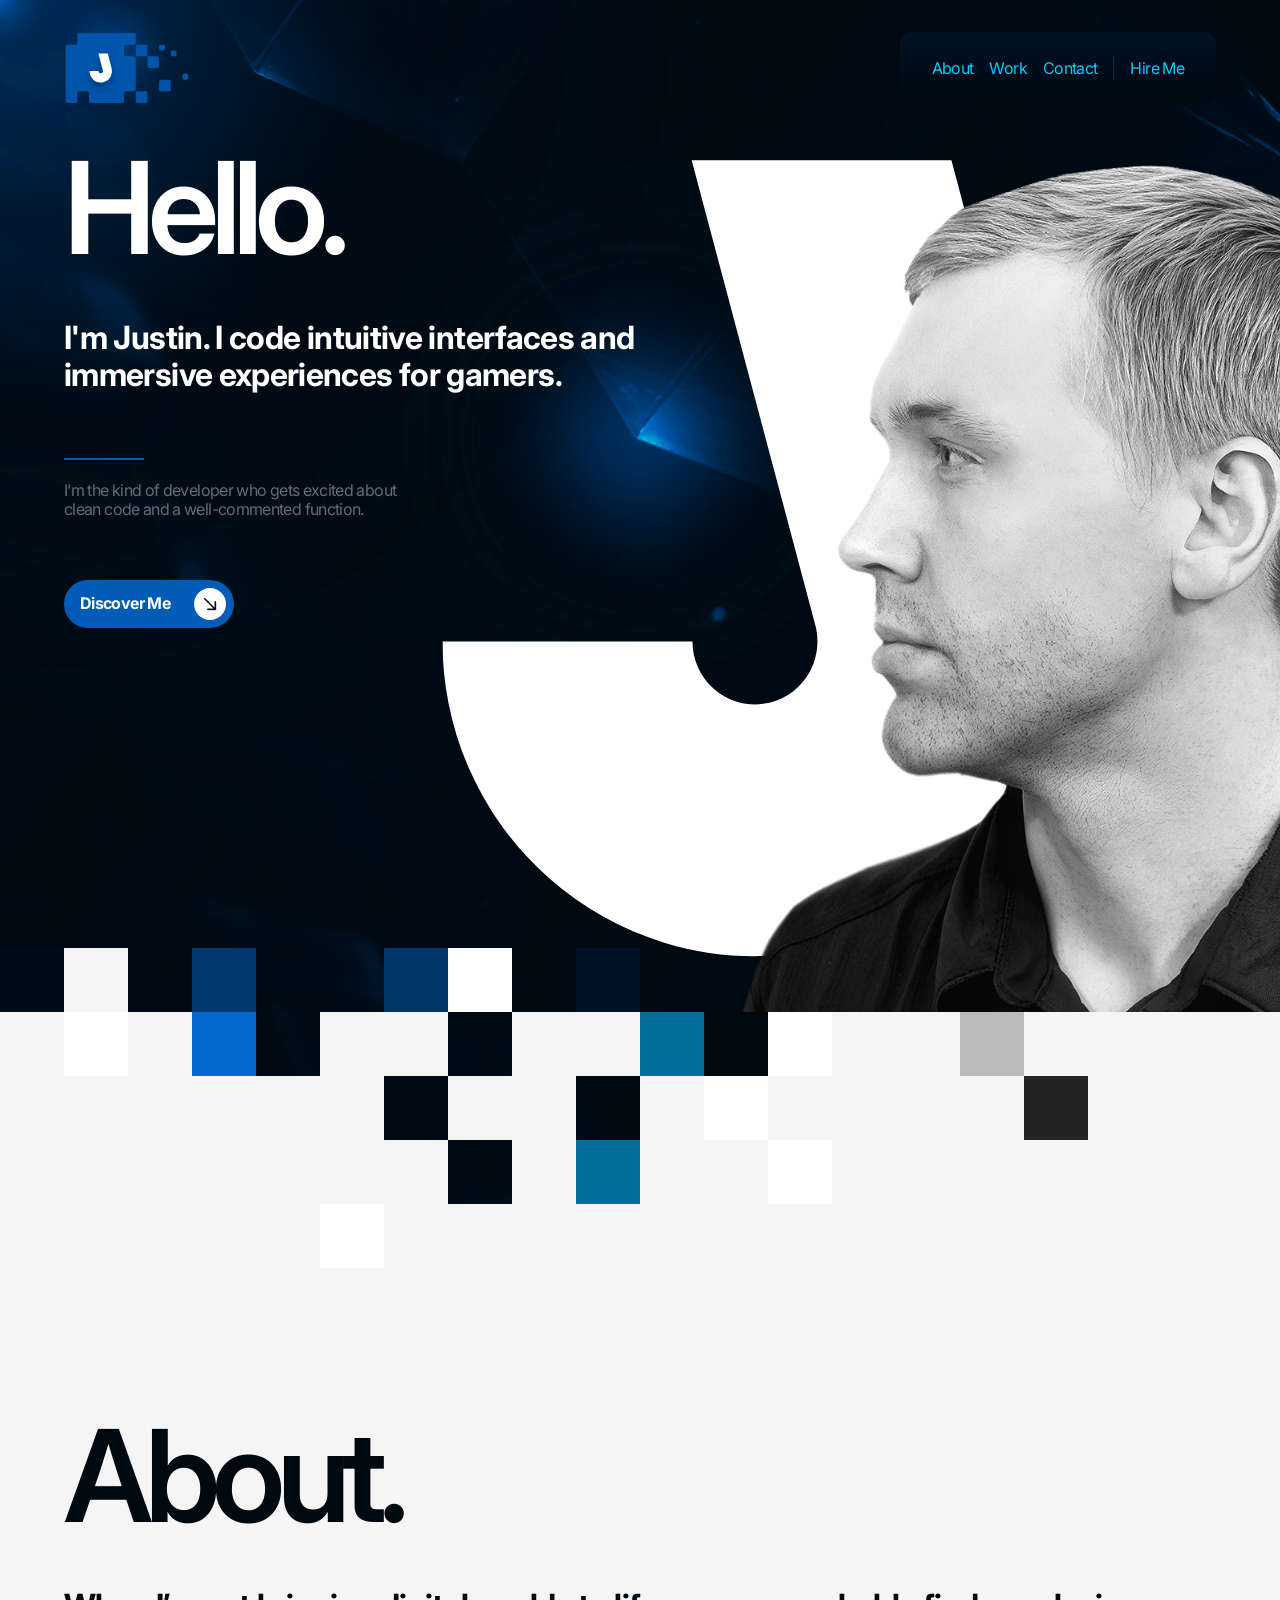
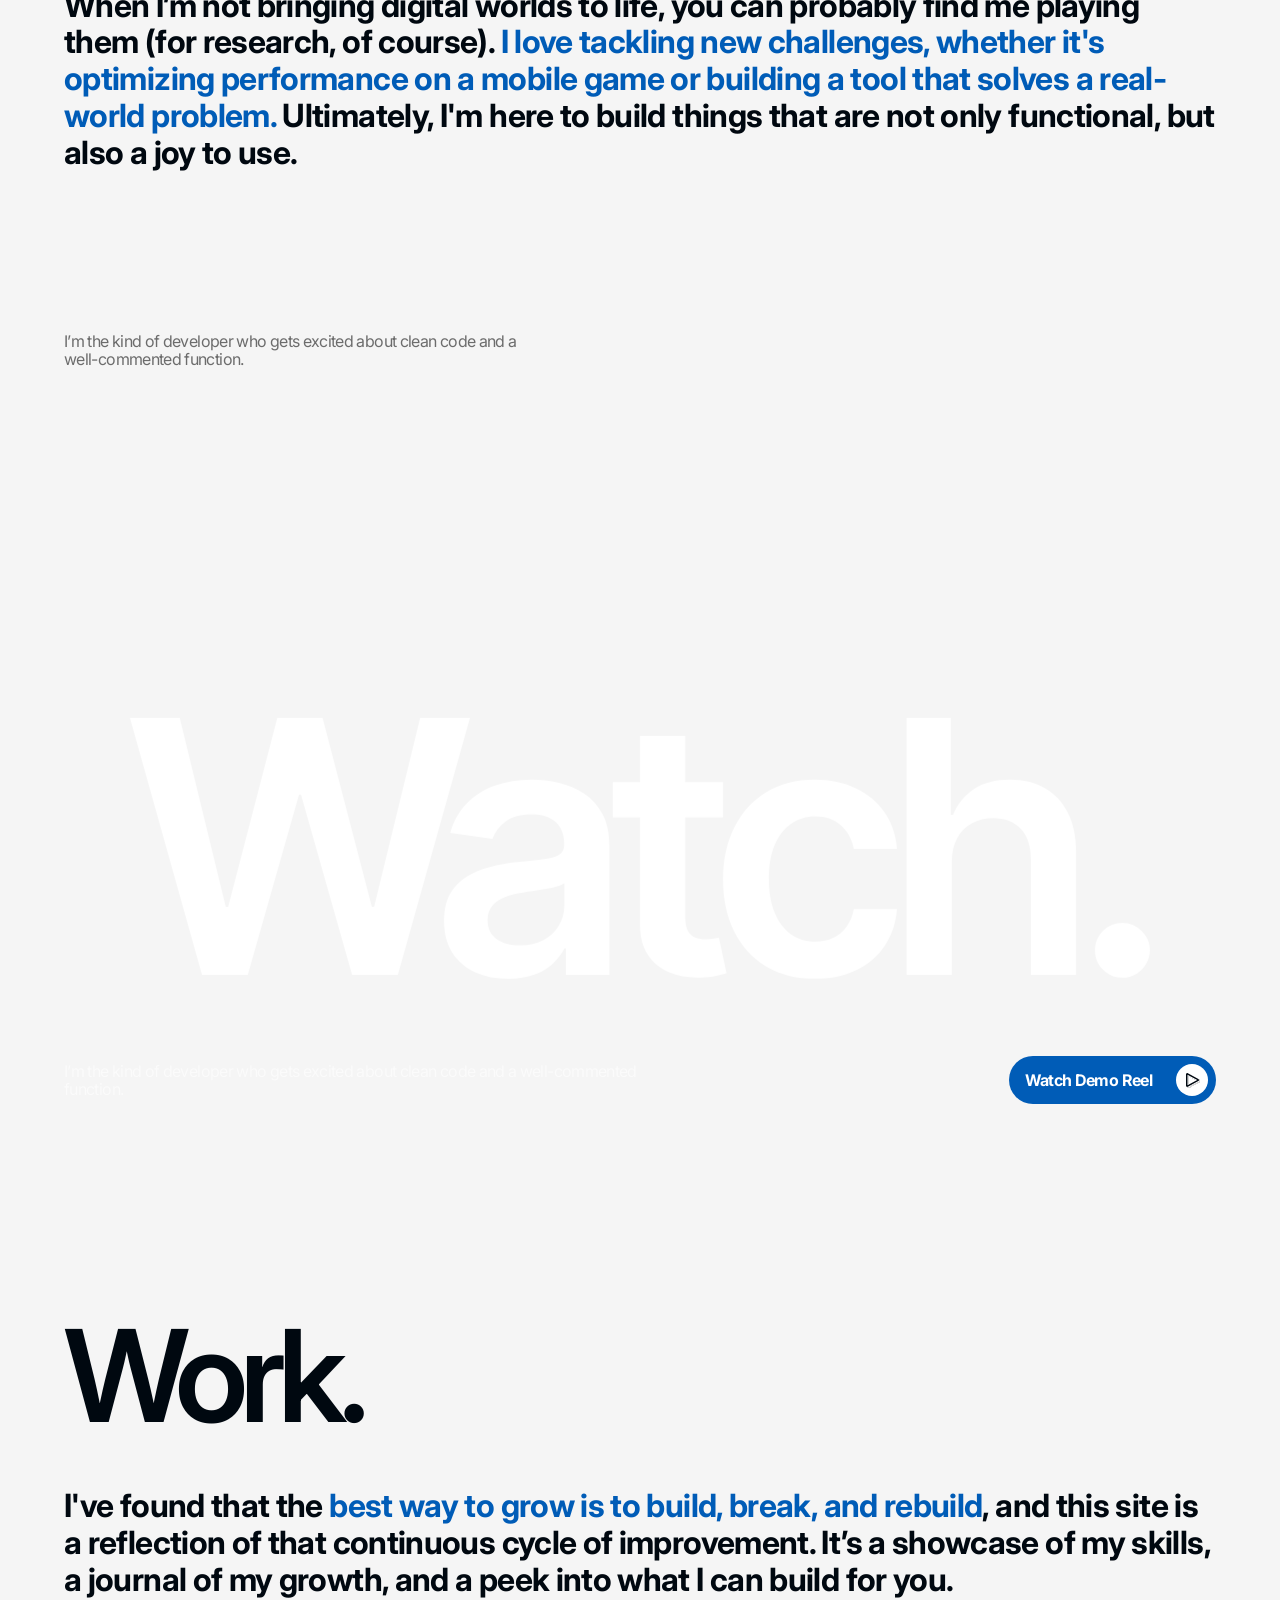
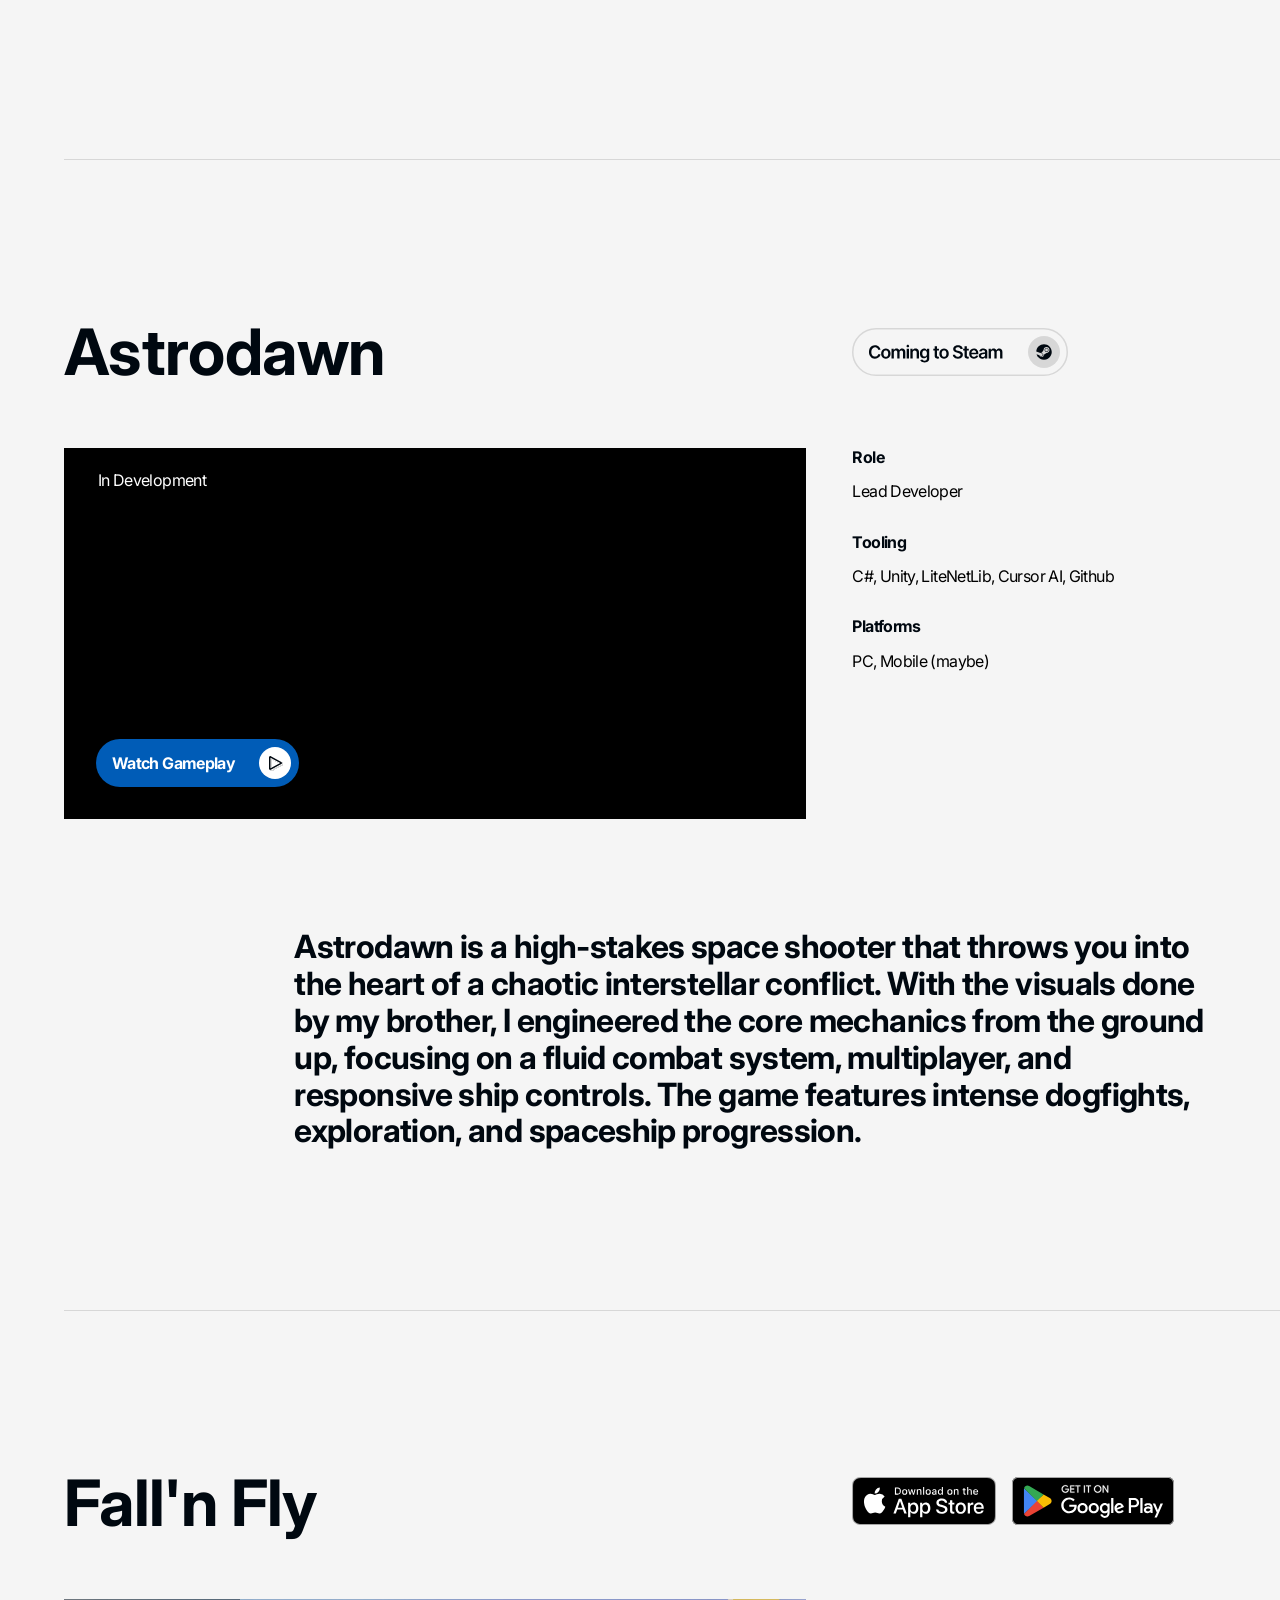
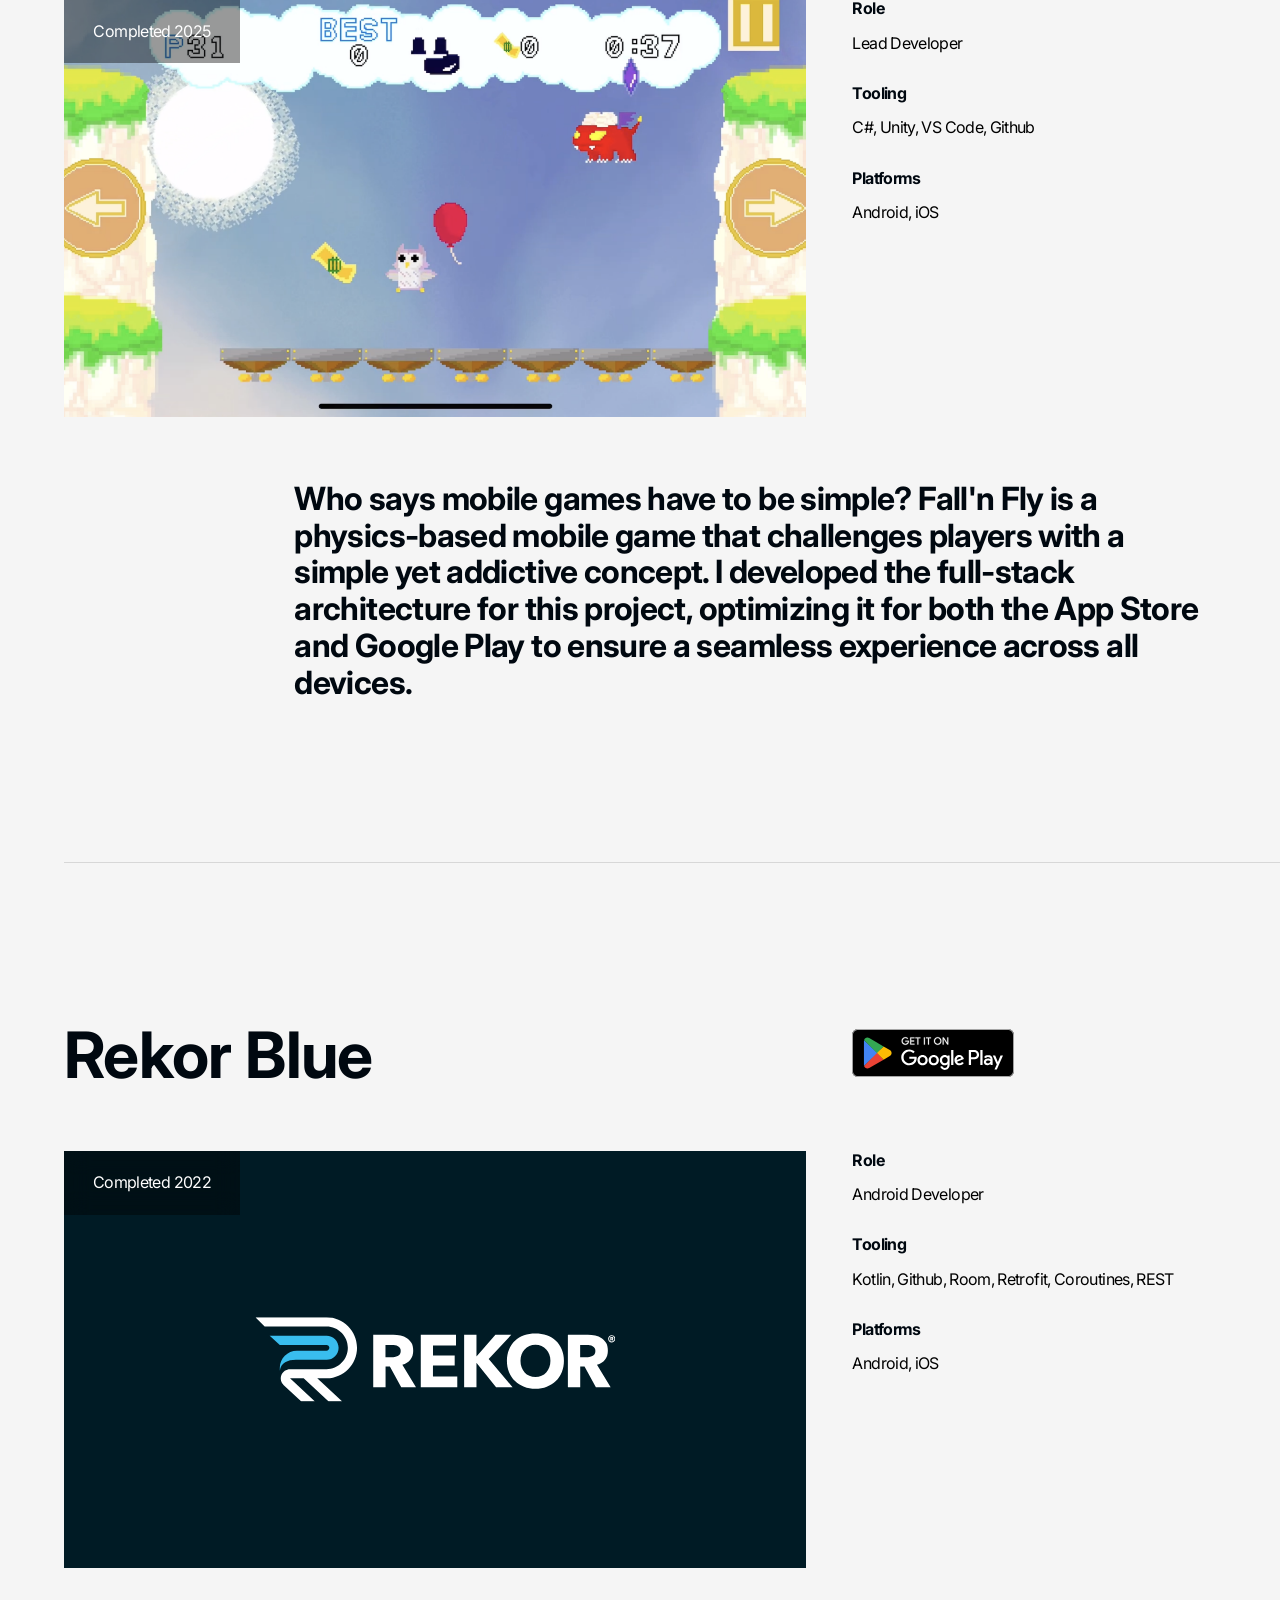
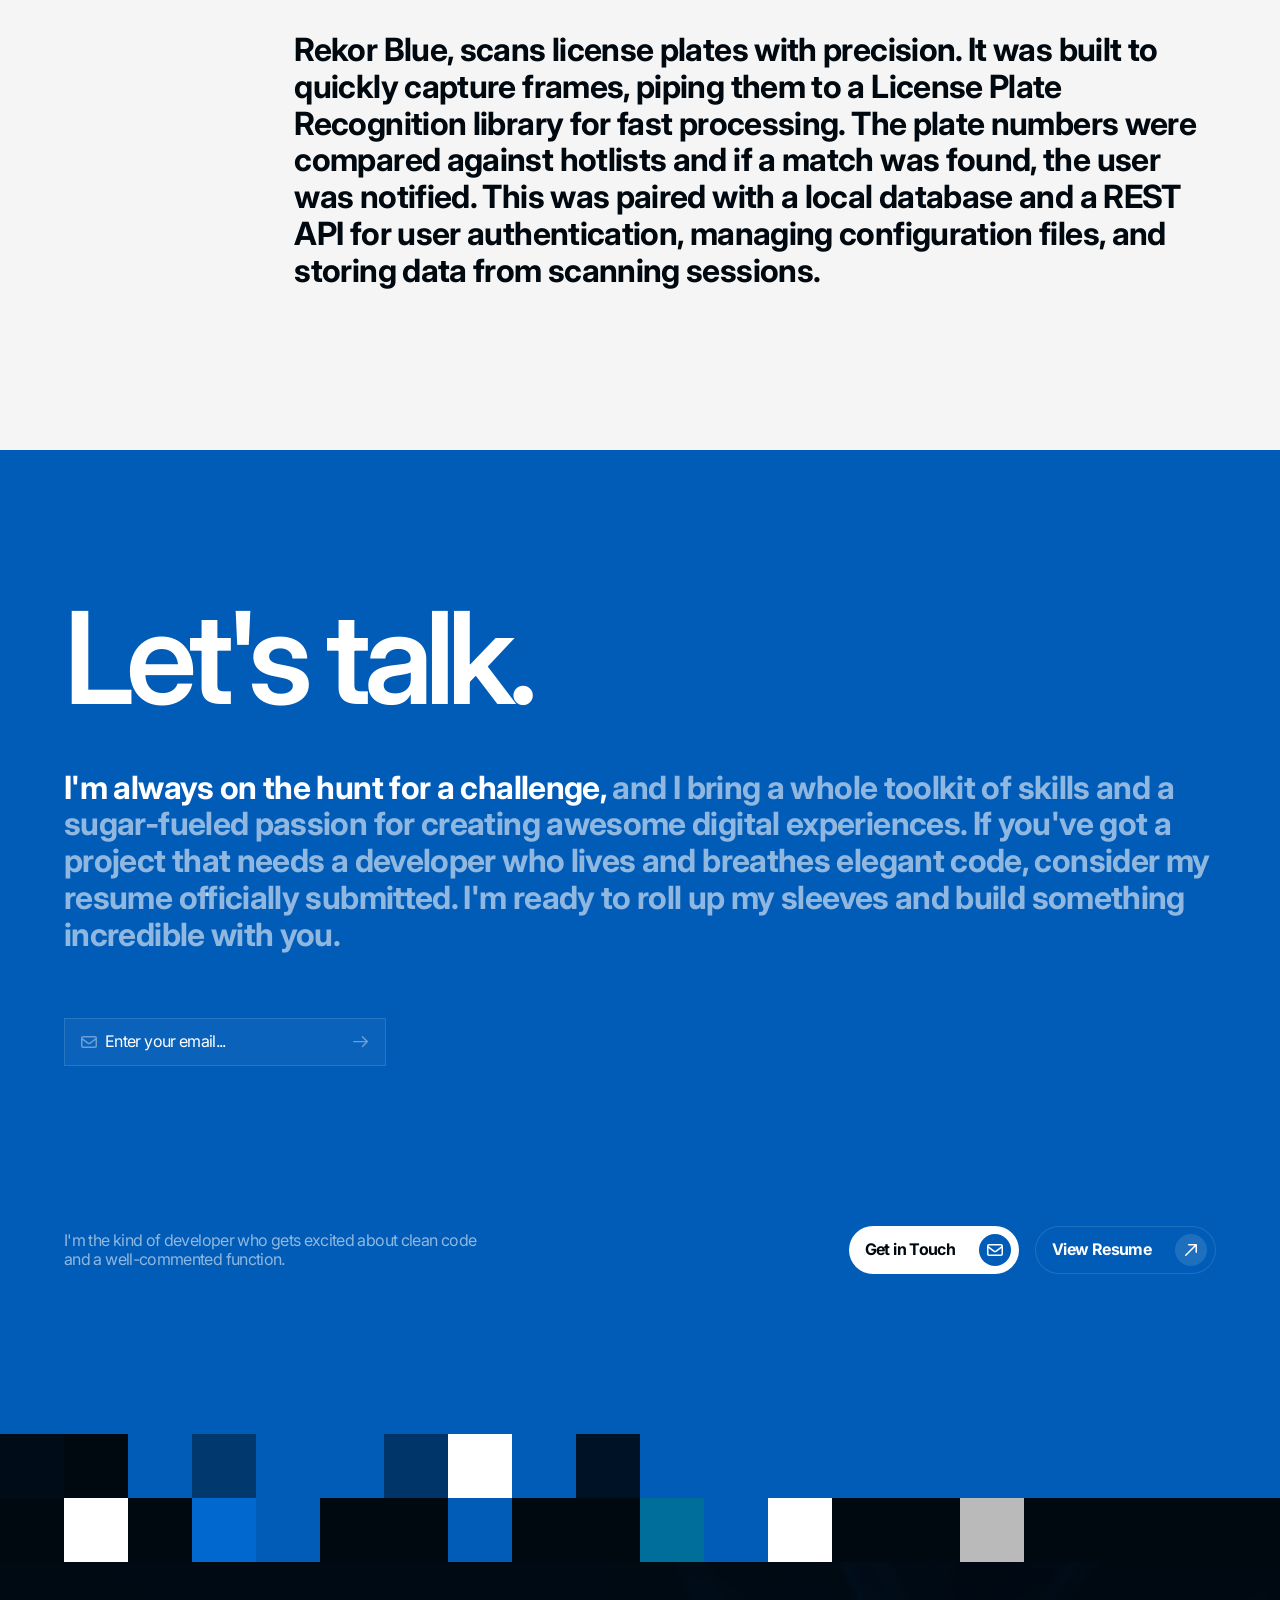
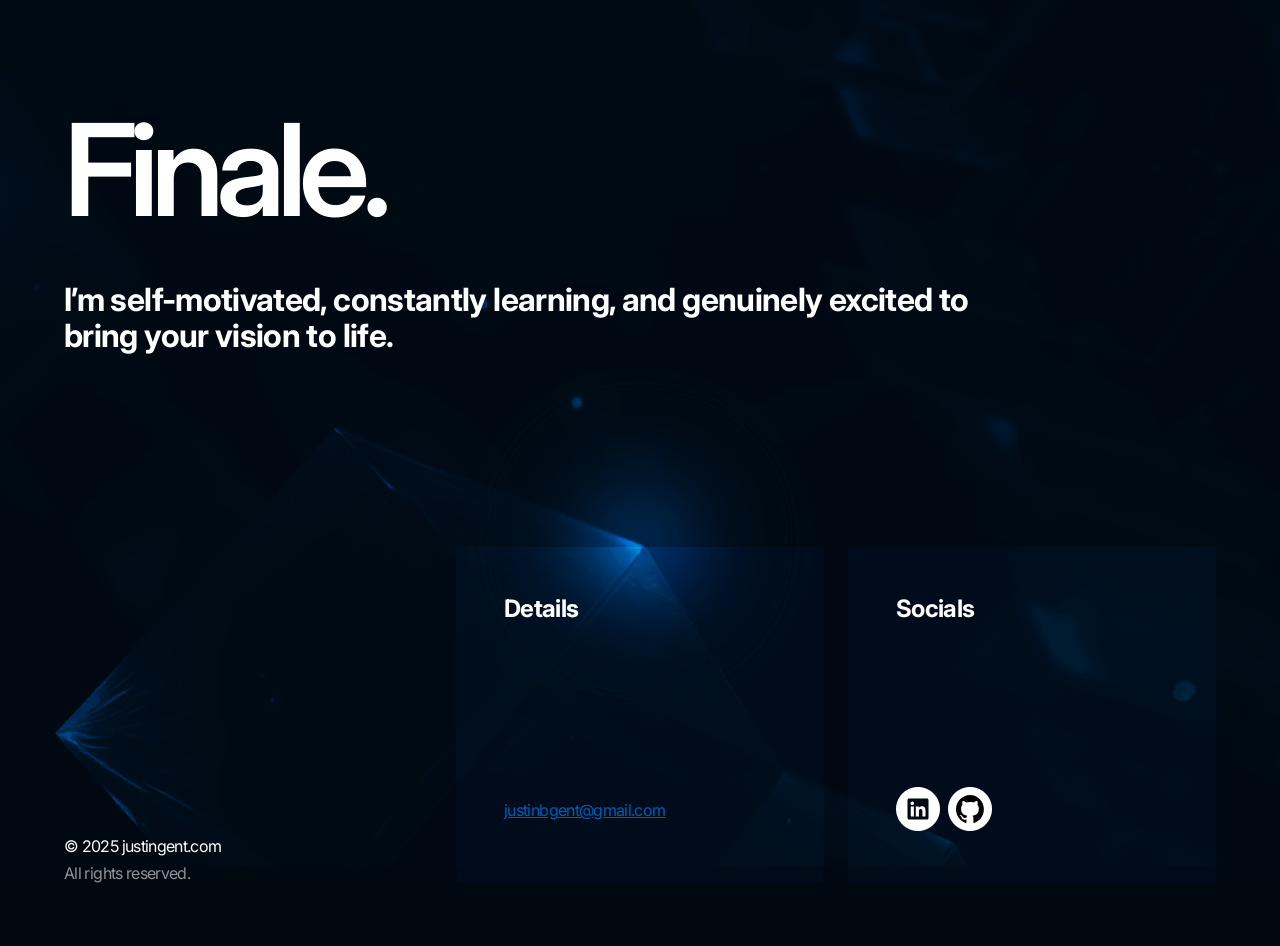
==== commit 1ac9a29e: "Add back in elements hidden for website" ====
--- a/index.html
+++ b/index.html
@@ -202,7 +202,7 @@
                     </div>
                 </div>
             </div>
-            <!-- <div id="about-video-wrapper">
+            <div id="about-video-wrapper">
                 <video id="about-video" src="./assets/SI-website-video-02.mp4" muted></video>
                 <img id="watch-img" src="./assets/Watch.svg" alt="Watch.">
                 <div id="about-video-button-wrapper" class="button-layout">
@@ -213,7 +213,7 @@
                         <img src="./assets/play_graphic.svg" alt="Play Button">
                     </div>
                 </div>
-            </div> -->
+            </div>
         </div>
 
         <div id="work-wrapper">
@@ -373,11 +373,11 @@
                         developer who lives and breathes elegant code, consider my resume officially submitted. I'm
                         ready to
                         roll up my sleeves and build something incredible with you.</span></h3>
-                <!-- <div class="input-wrapper">
+                <div class="input-wrapper">
                     <img id="mail-icon" src="./assets/mail_no_bg.svg" alt="Mail Button">
                     <p id="email-input" contenteditable="true">Enter your email...</p>
                     <img id="right-arrow-icon" src="./assets/right_arrow.svg" alt="Right Arrow Button">
-                </div> -->
+                </div>
                 <div id="contact-bottom">
                     <p>I'm the kind of developer who gets excited about clean code and a well-commented function.
                     </p>
--- a/css/about.css
+++ b/css/about.css
@@ -28,9 +28,9 @@
 #about-content-button-wrapper {
     width: 100%;
     height: fit-content;
-    /*Used when demo-reel is visible*/
-    /* margin: 10rem 0; */
-    margin-top: 4rem;
+    margin: 10rem 0;
+    /*Used when demo-reel is invisible*/
+    /* margin-top: 4rem; */
 }
 
 #about-content-button-wrapper .button {
@@ -49,7 +49,7 @@
     display: none;
 }
 
-/* #about-video-wrapper {
+#about-video-wrapper {
     position: relative;
     display: flex;
     flex-direction: column;
@@ -91,7 +91,7 @@
 
 #about-video-button-wrapper p {
     color: rgba(255, 255, 255, 0.56);
-} */
+}
 
 /* Tablet */
 @media (max-width: 991px) {
@@ -107,9 +107,9 @@
     #about-content-button-wrapper {
         width: 100%;
         height: fit-content;
-        /*Used when demo-reel is visible*/
-        /* margin: 7rem 0; */
-        margin-top: 4rem;
+        margin: 7rem 0;
+        /*Used when demo-reel is invisible*/
+        /* margin-top: 4rem; */
     }
 
     /* #about-video-button-wrapper {
@@ -132,14 +132,14 @@
     #about-content-button-wrapper {
         width: 100%;
         height: fit-content;
-        /*Used when demo-reel is visible*/
-        /* margin: 4rem 0; */
-        margin-top: 2.25rem;
+        margin: 4rem 0;
+        /*Used when demo-reel is invisible*/
+        /* margin-top: 2.25rem; */
         flex-direction: column;
         gap: 2.5rem;
     }
 
-    /* #about-video-wrapper {
+    #about-video-wrapper {
         position: relative;
         display: flex;
         flex-direction: column;
@@ -171,5 +171,5 @@
     #about-video-button-wrapper p {
         width: 100%;
         text-align: center;
-    } */
+    }
 }
--- a/css/contact.css
+++ b/css/contact.css
@@ -23,8 +23,8 @@
 
 #contact-content h3 {
     margin-top: 4rem;
-    /*margin gone while input-wrapper class isn't used in html*/
-    /* margin-bottom: 4rem; */
+    /*margin gone while input-wrapper class is invisible*/
+    margin-bottom: 4rem;
 }
 
 #contact-content h3 span {
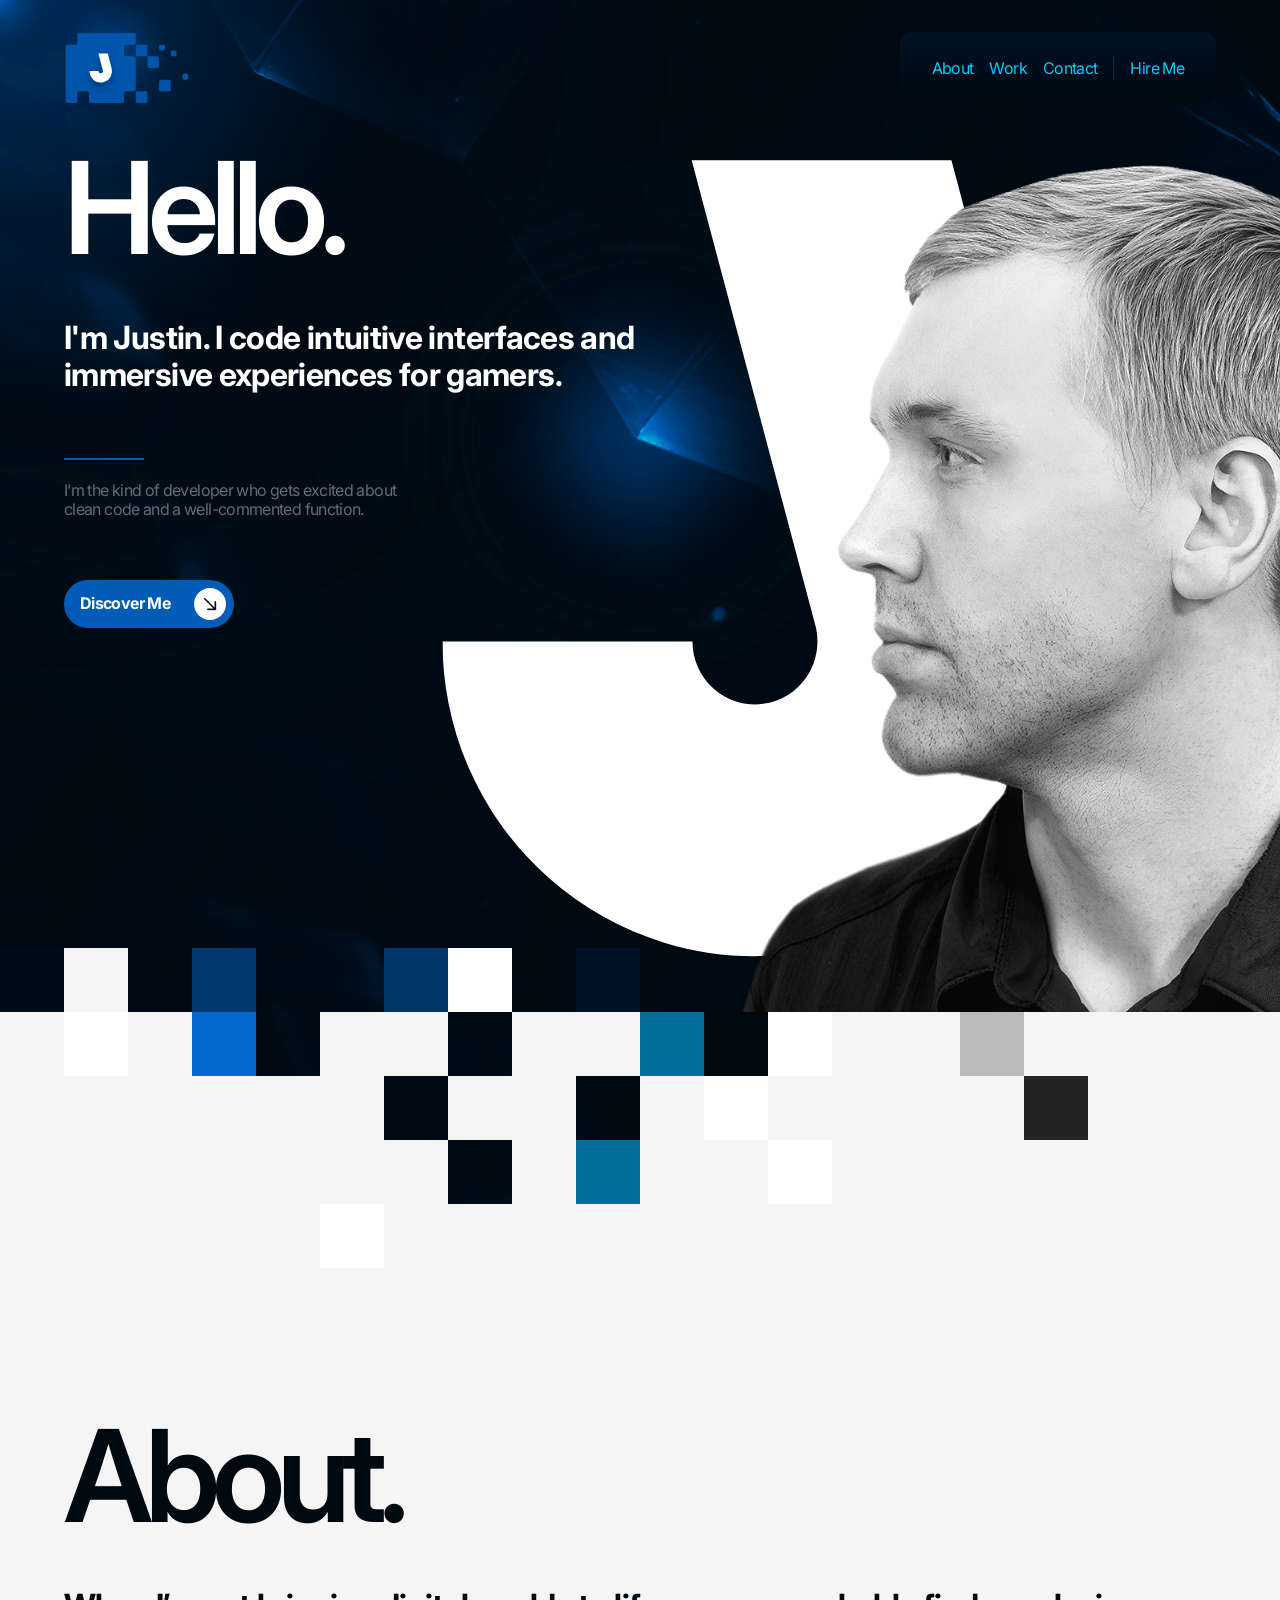
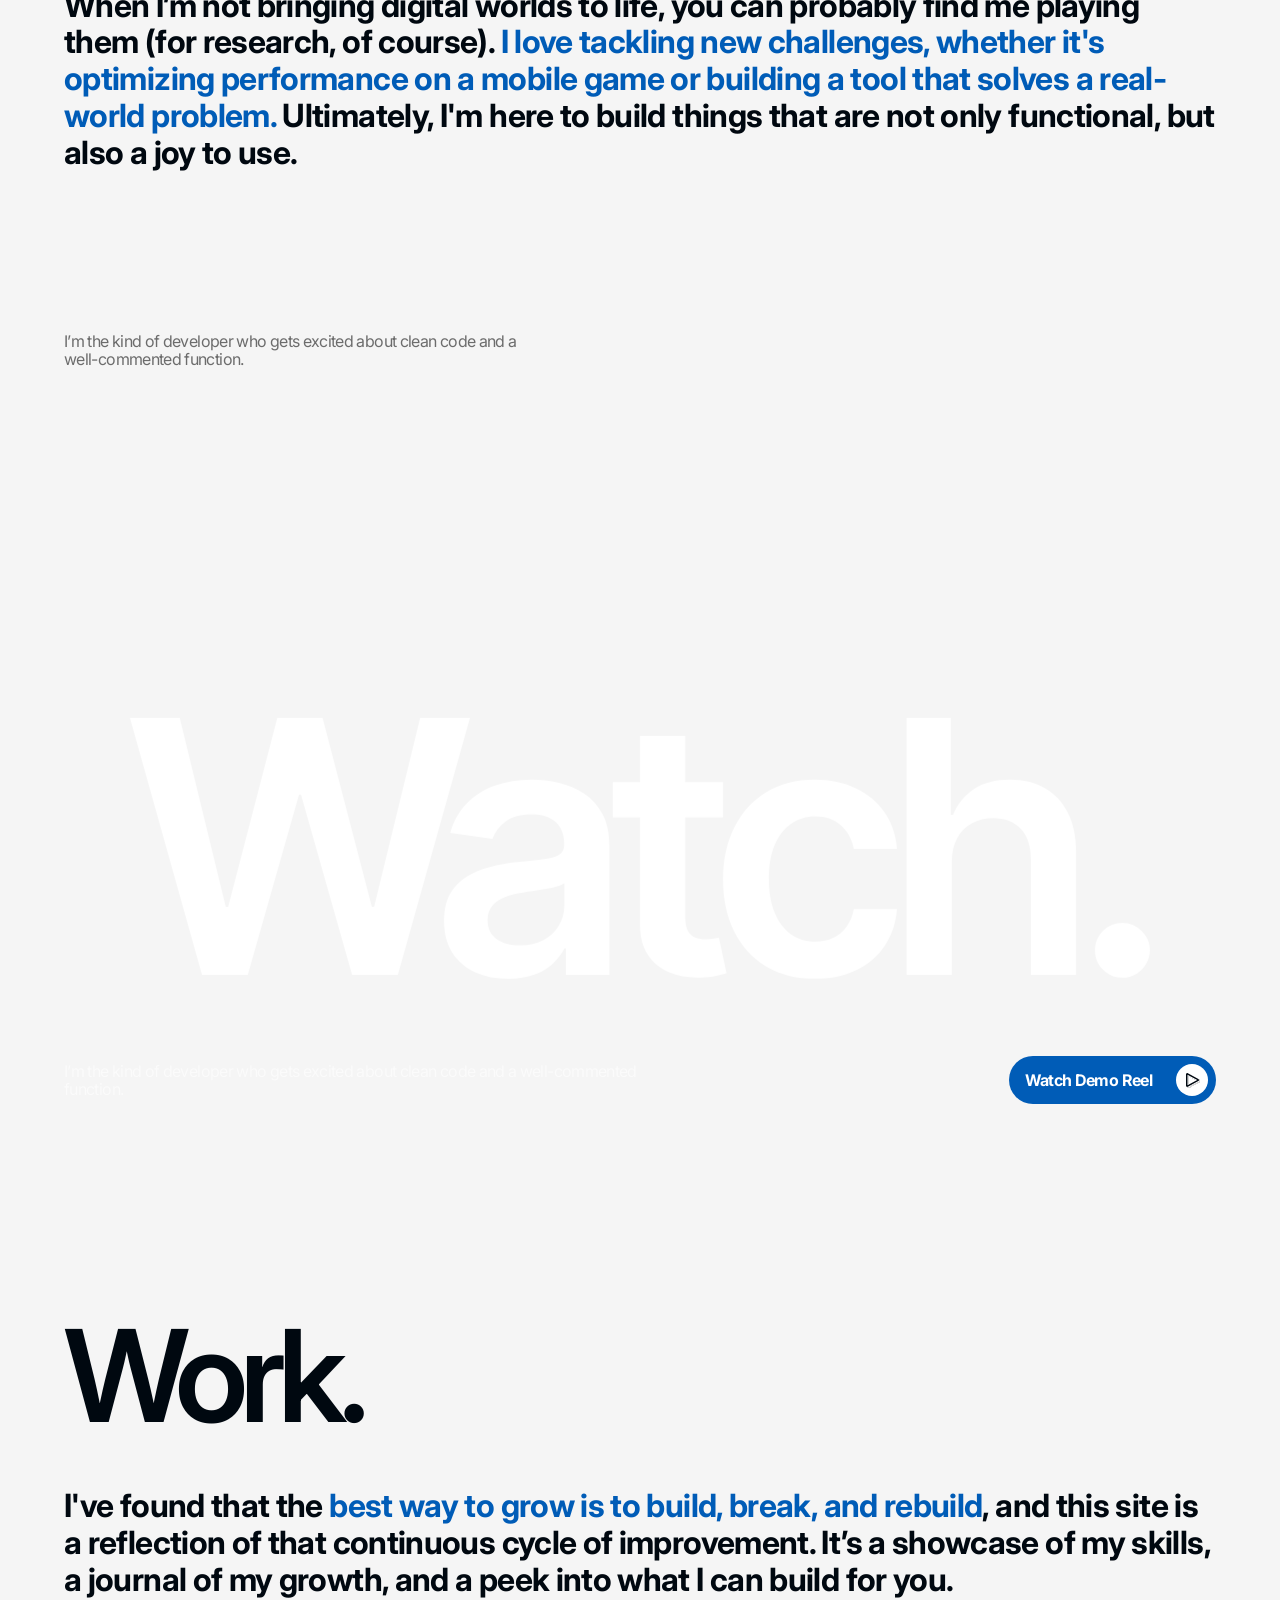
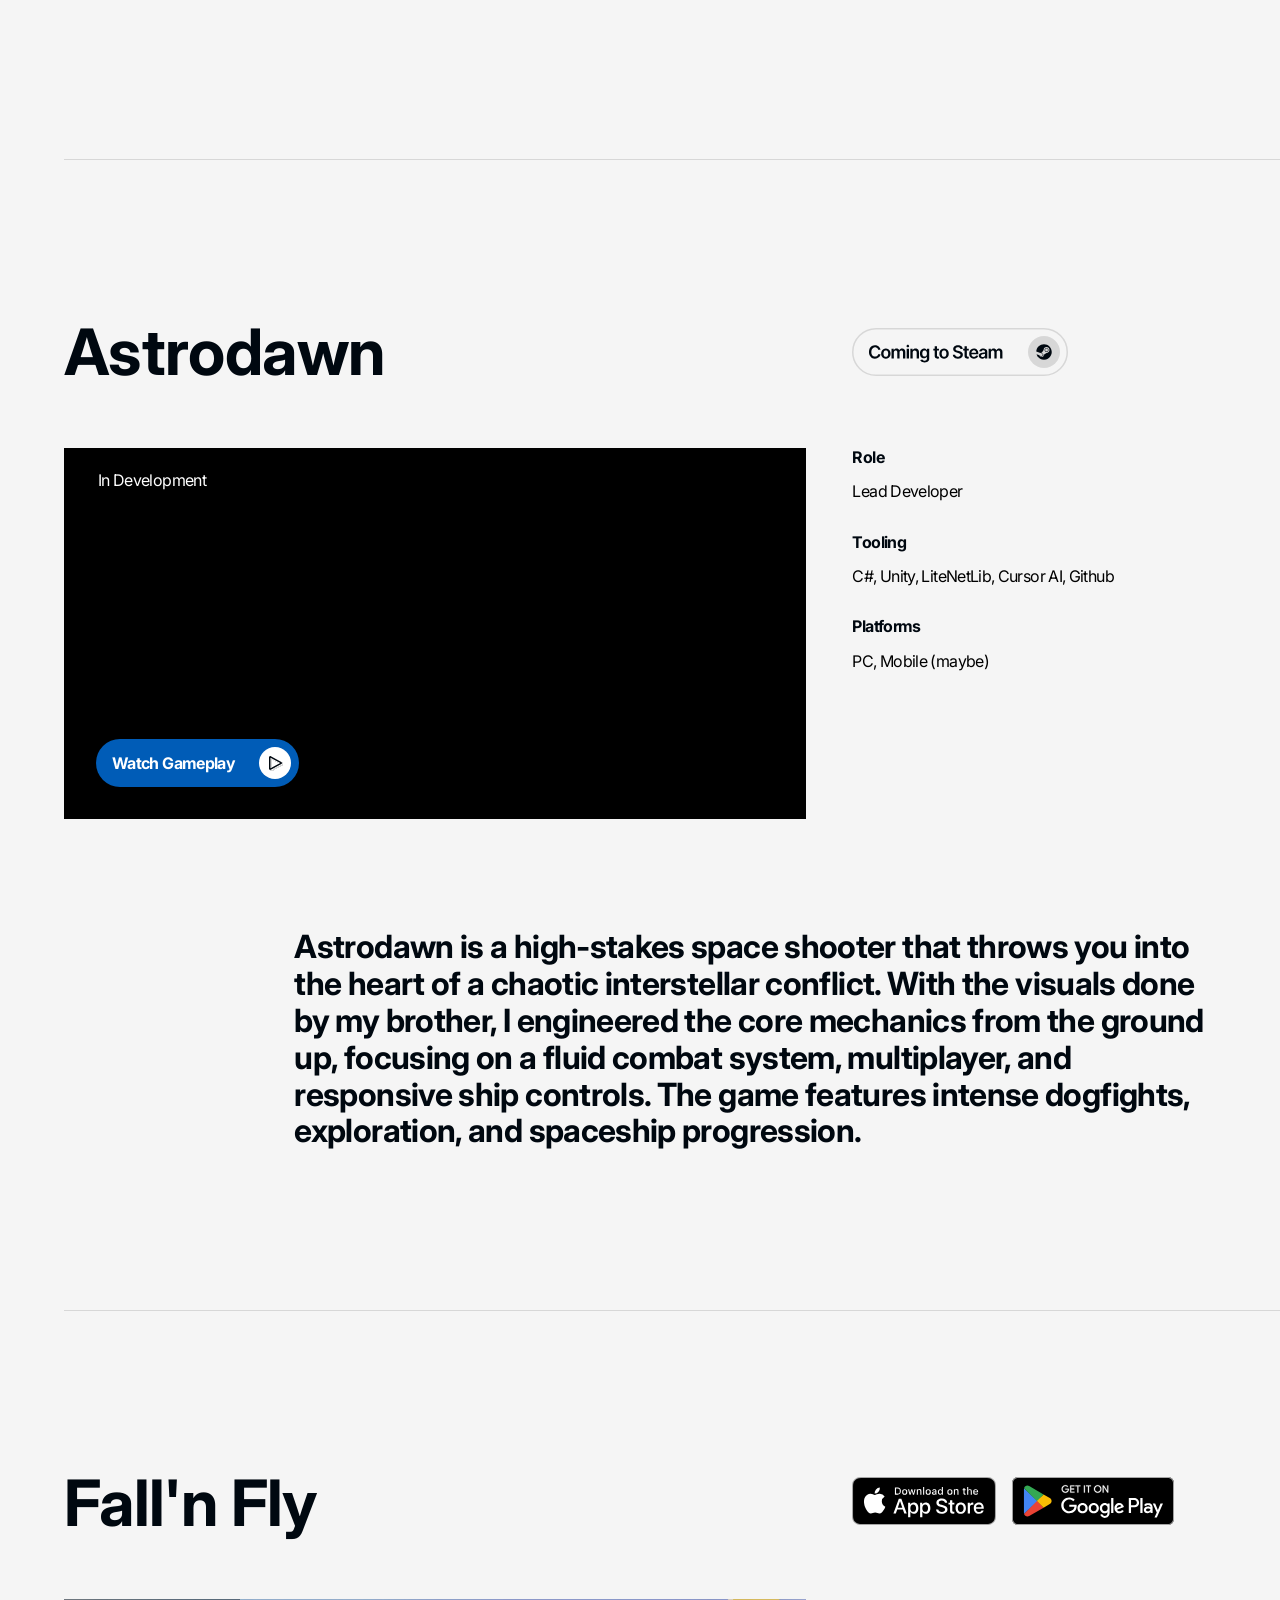
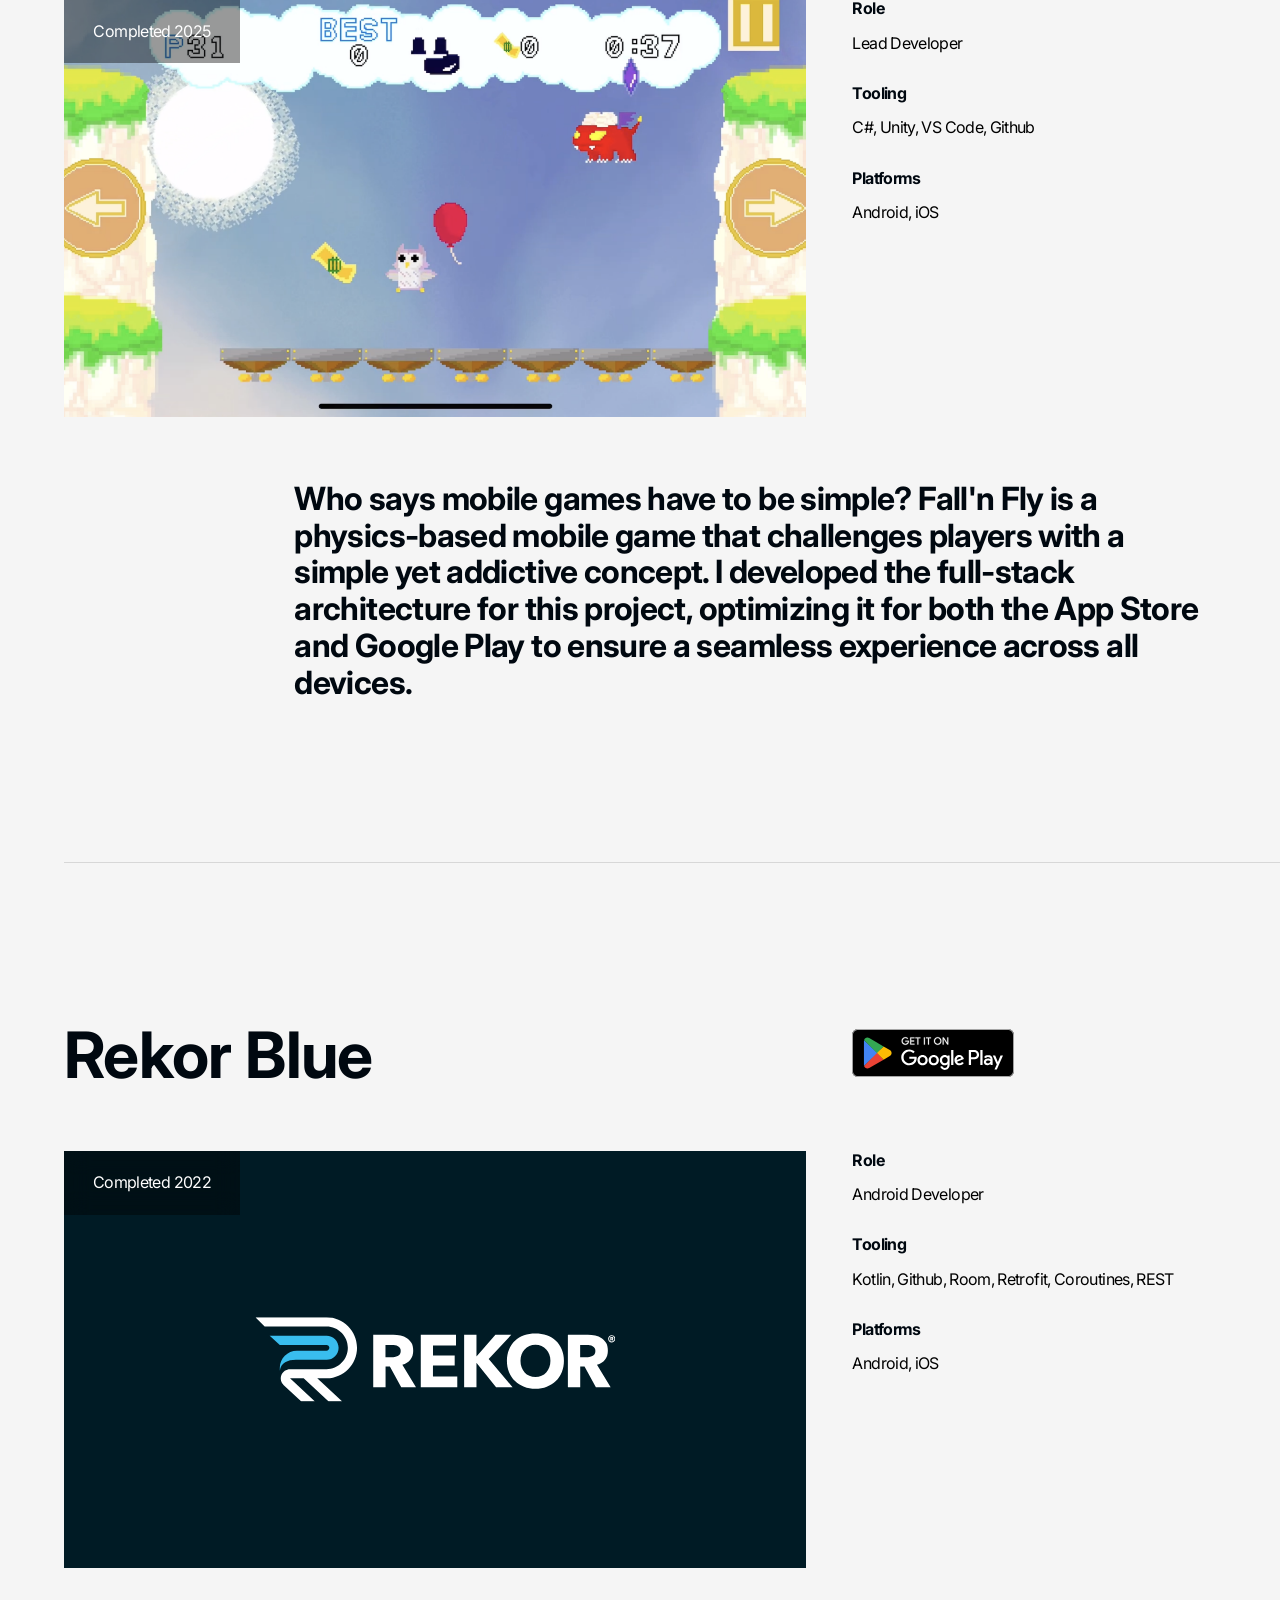
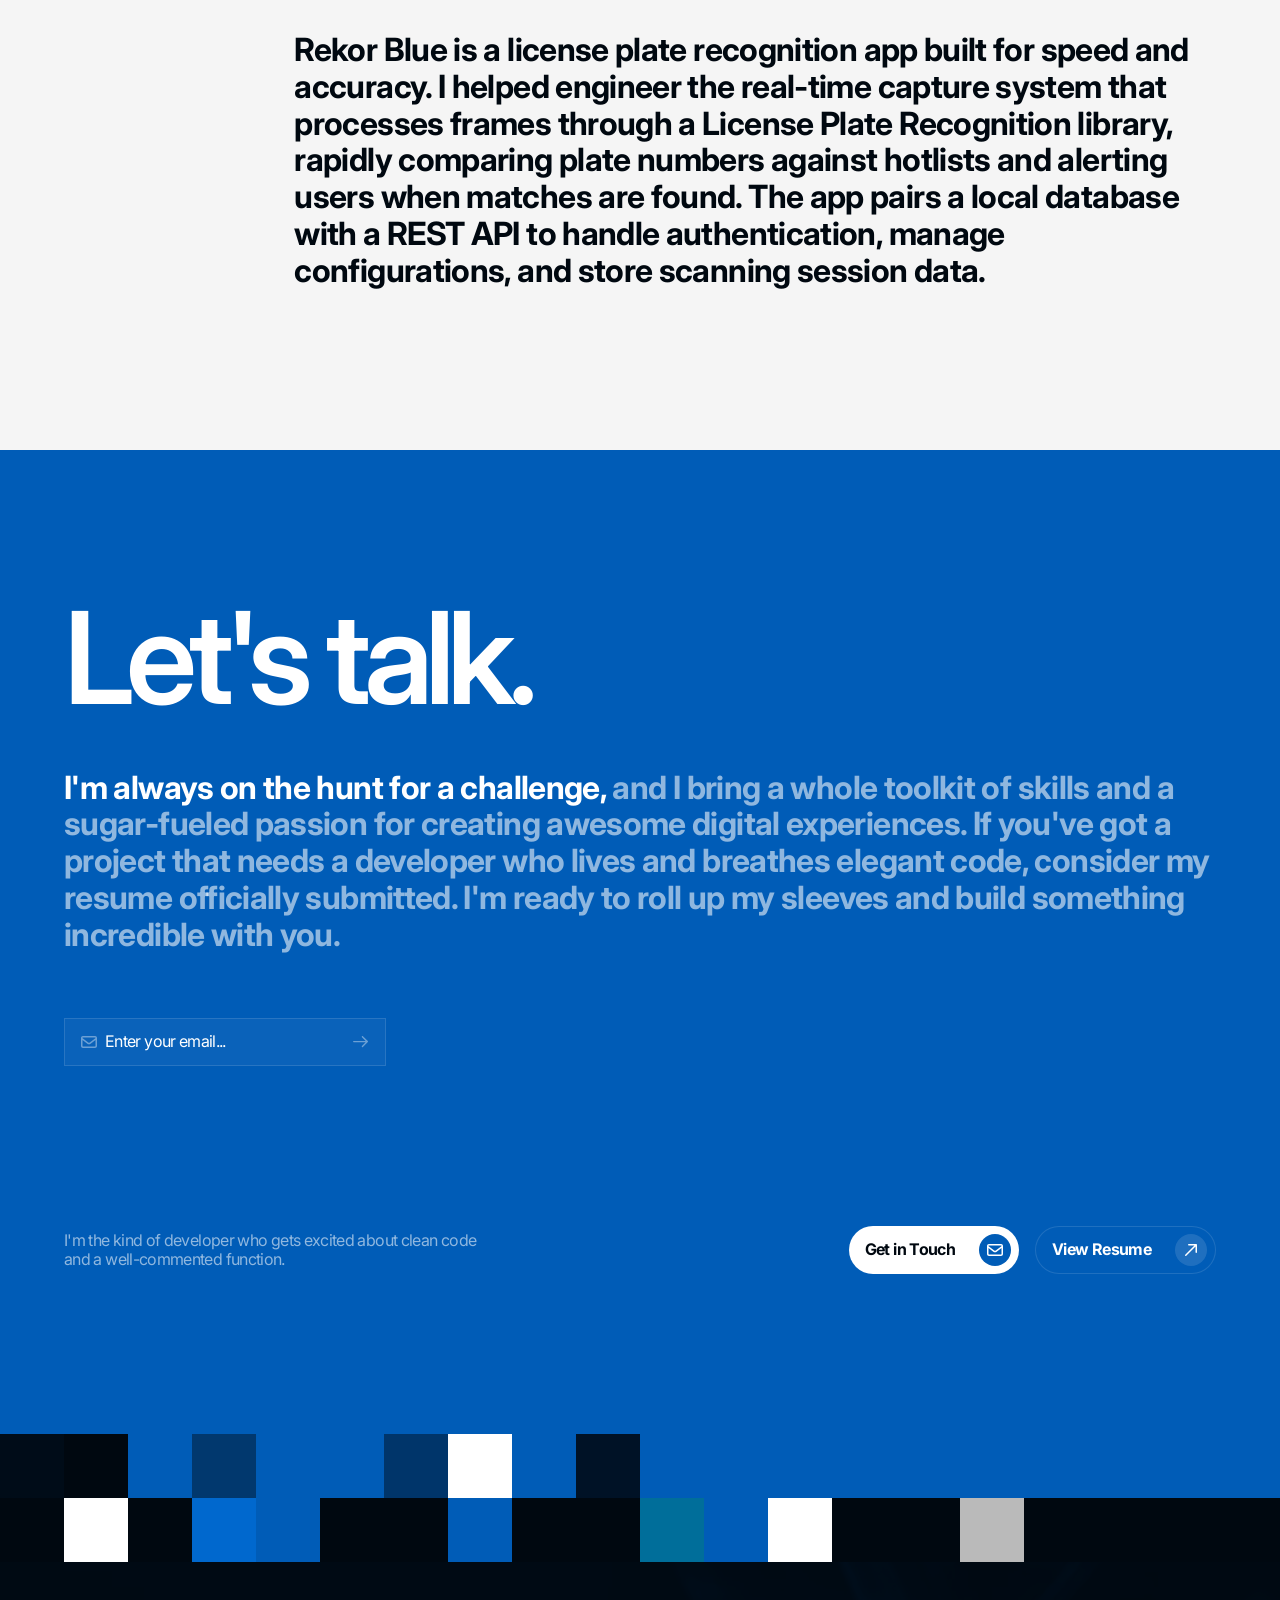
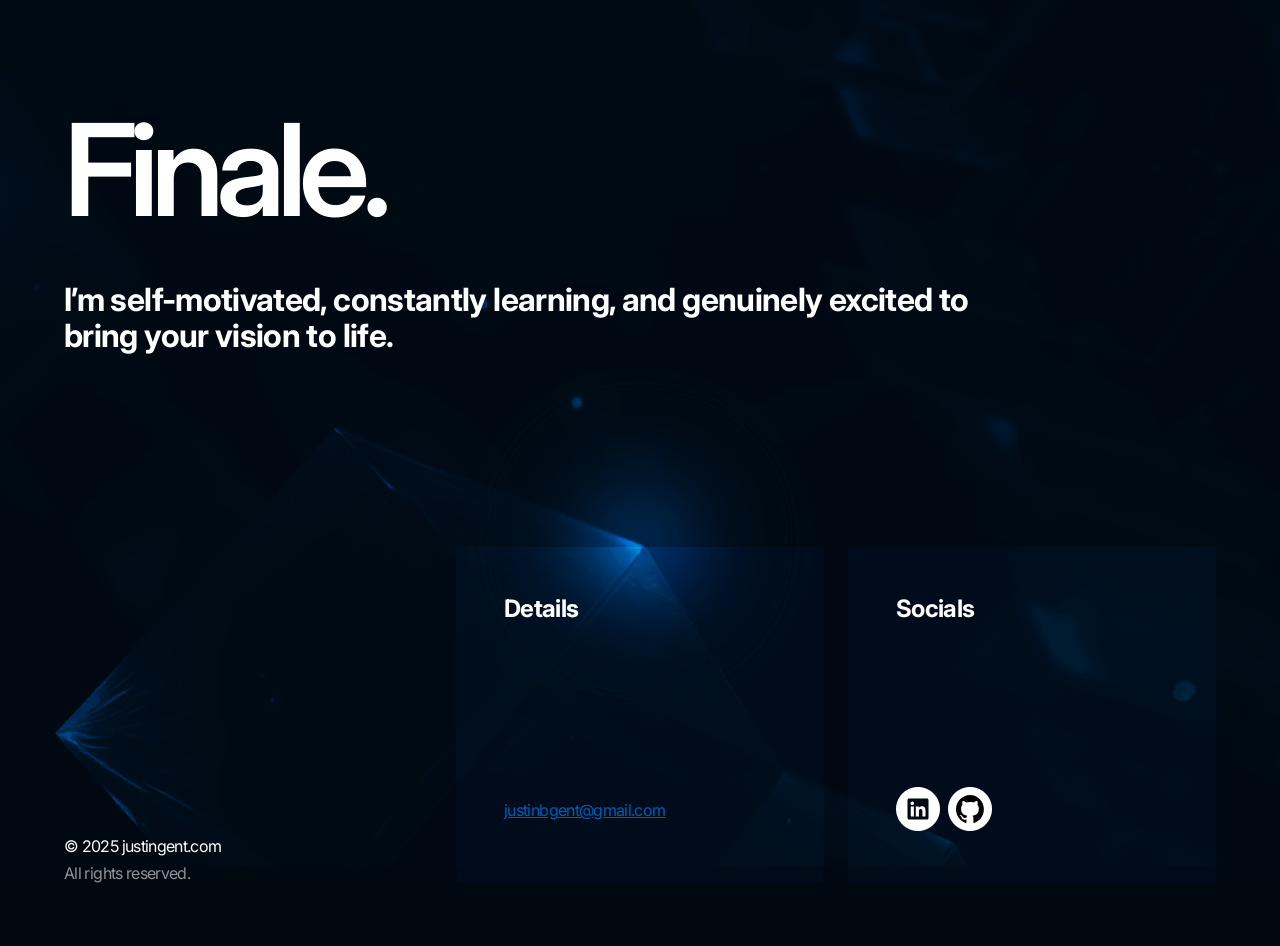
==== commit 2614306b: "Fix Resume.pdf typo and logo.svg which was showing a black circle behind it because of commented out" ====
--- a/index.html
+++ b/index.html
@@ -341,13 +341,11 @@
                         </div>
                     </div>
                     <div class="work-description">
-                        <h3>Rekor Blue, scans license plates with precision. It was built to quickly capture frames,
-                            piping them to a License Plate Recognition library for fast processing. The plate
-                            numbers
-                            were compared against hotlists and if a match was found, the user was notified. This was
-                            paired with a local database and a REST API for user authentication, managing
-                            configuration
-                            files, and storing data from scanning sessions.
+                        <h3>Rekor Blue is a license plate recognition app built for speed and accuracy. I helped
+                            engineer the real-time capture system that processes frames through a License Plate
+                            Recognition library, rapidly comparing plate numbers against hotlists and alerting users
+                            when matches are found. The app pairs a local database with a REST API to handle
+                            authentication, manage configurations, and store scanning session data.
                         </h3>
                         <!-- <h3>I contributed to the development of Rekor Blue, an Android application designed for license
                             plate recognition. My work focused on integrating and optimizing CameraX to capture and
--- a/css/logo.css
+++ b/css/logo.css
@@ -20,16 +20,16 @@
 
 /*
 Hire Me button can be hidden or take someone to a calendly link or something to get a hold of me.
-Contact section can take full responsibility for contacting me if I'd like.
-
-Astrodawn video can autoplay and the watch gameplay button can take you to the gameplay youtube video.
-
+Get in touch button can do the same thing as the hire me button.
 Animate pixel blocks growing into size.
 
 Change fonts:
 https://fonts.google.com/selection/embed
 https://fonts.google.com/selection?query=inter
 
+How to setup web with git:
+https://toroid.org/git-website-howto
+
 https://squoosh.app/
 
 */
